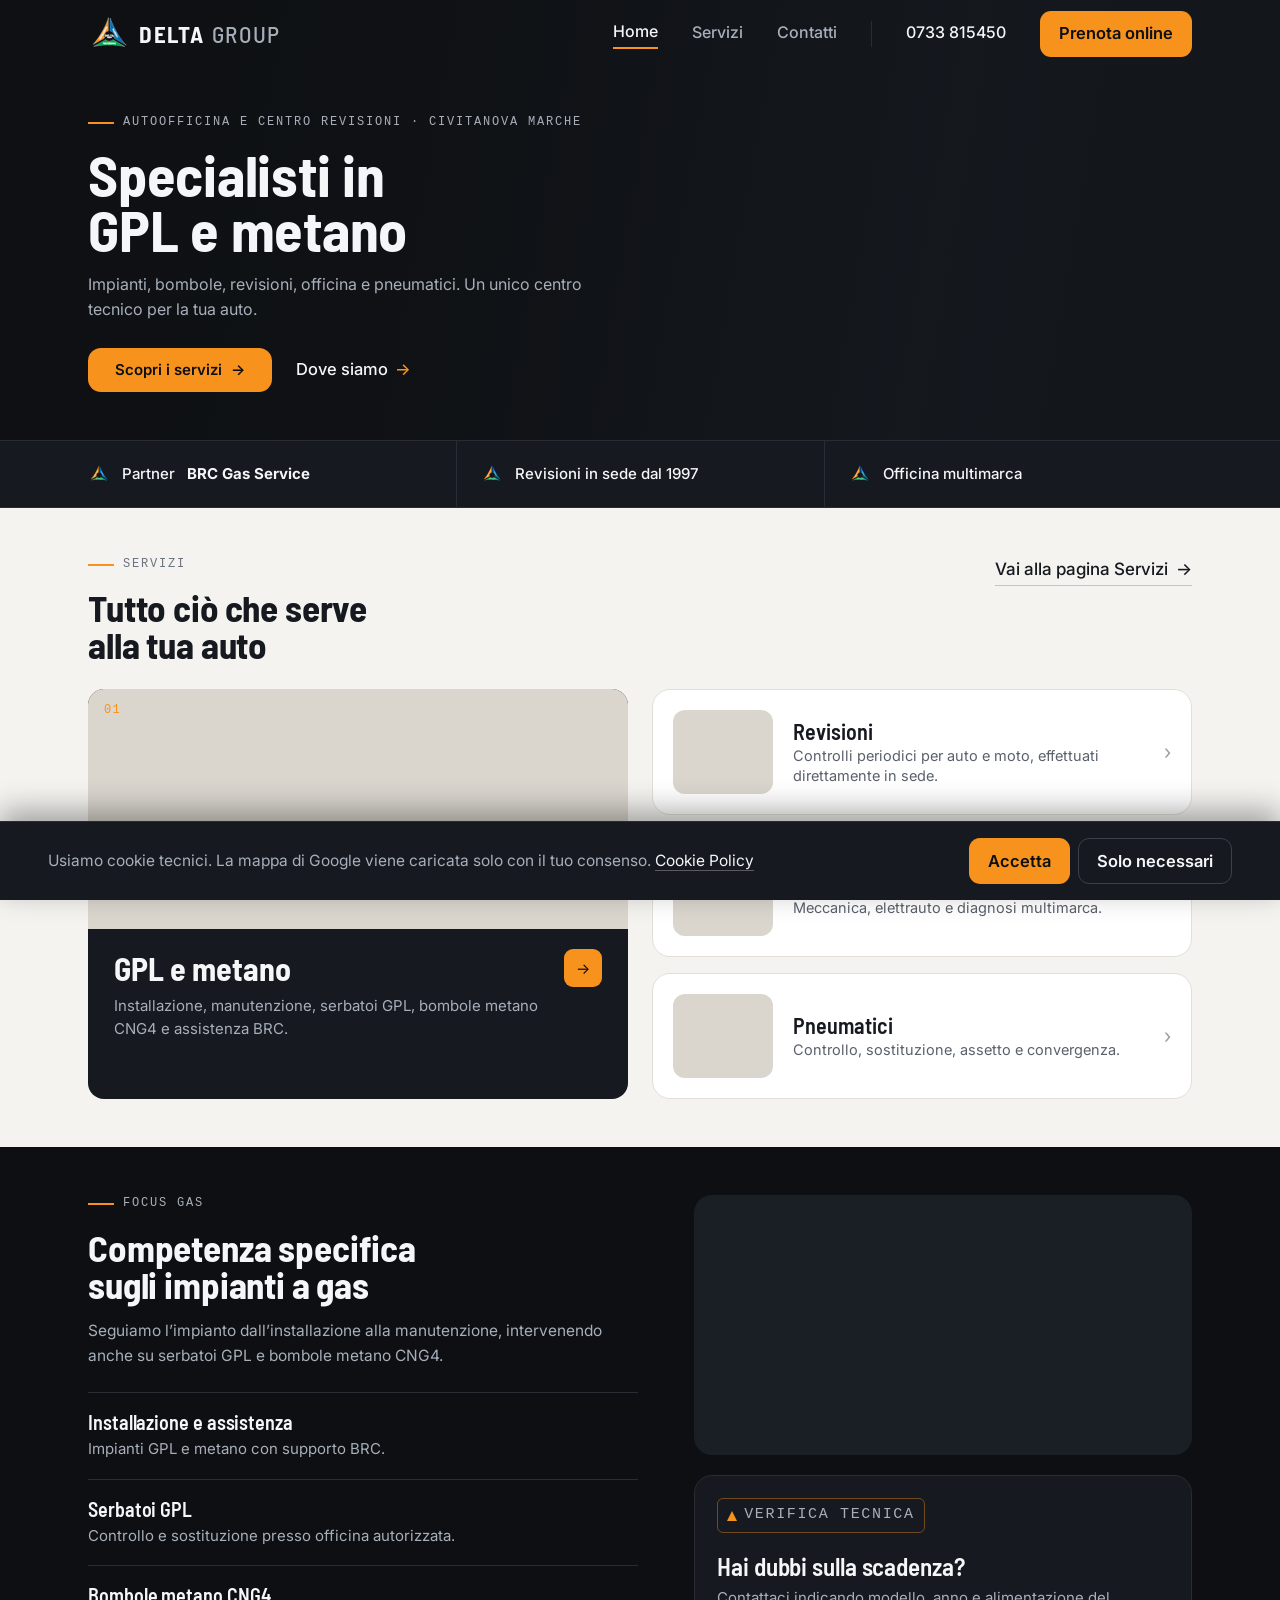
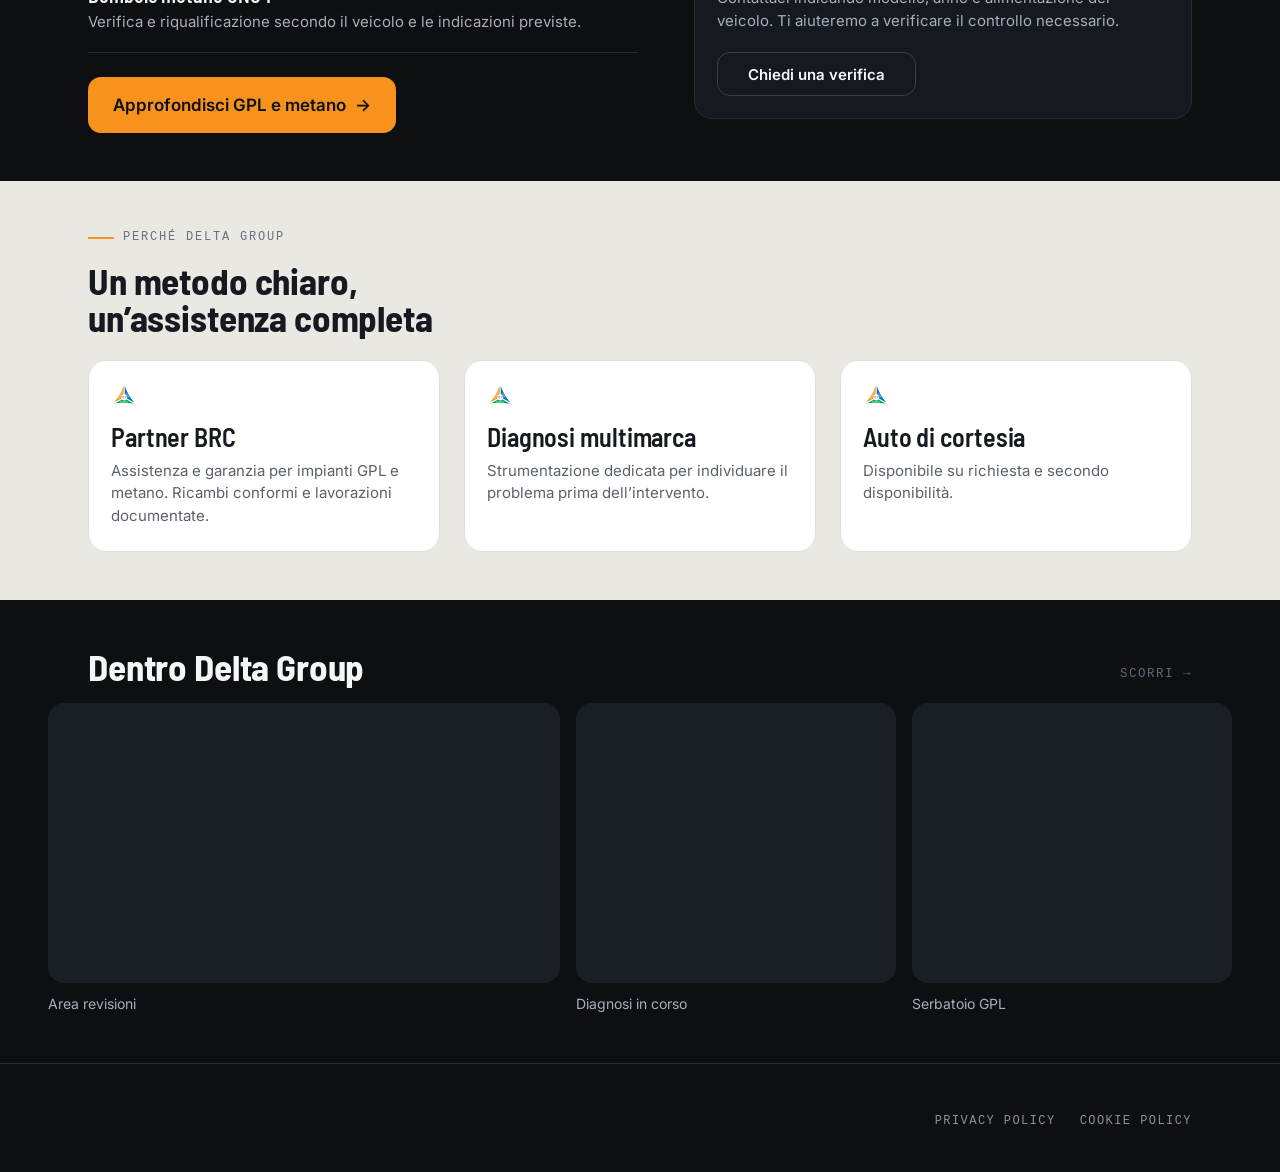
==== index.html @ 410c2cc7 "Modifica pagina appuntamento" ====
<!DOCTYPE html>
<html lang="it">
<head>
<meta charset="utf-8">
<meta name="viewport" content="width=device-width, initial-scale=1">
<title>Delta Group S.r.l. — Autofficina e centro revisioni a Civitanova Marche</title>
<meta name="description" content="Specialisti in impianti GPL e metano a Civitanova Marche: installazione, serbatoi, bombole CNG4, revisioni in sede, officina multimarca e pneumatici.">
<meta name="theme-color" content="#0D0F12">
<meta property="og:title" content="Delta Group S.r.l. — Autofficina e centro revisioni a Civitanova Marche">
<meta property="og:description" content="Specialisti in impianti GPL e metano a Civitanova Marche: installazione, serbatoi, bombole CNG4, revisioni in sede, officina multimarca e pneumatici.">
<meta property="og:type" content="website">
<meta property="og:locale" content="it_IT">
<link rel="icon" href="assets/img/logo-delta.svg" type="image/svg+xml">
<link rel="preconnect" href="https://fonts.googleapis.com">
<link rel="preconnect" href="https://fonts.gstatic.com" crossorigin>
<link href="https://fonts.googleapis.com/css2?family=Barlow+Semi+Condensed:wght@500;600;700&family=Inter:wght@400;500;600&display=swap" rel="stylesheet">
<link rel="stylesheet" href="assets/css/style.css">
<script>(function(){var r=document.documentElement;try{if(sessionStorage.getItem('dg-splash')==='1'){r.className+=' no-splash';return}sessionStorage.setItem('dg-splash','1')}catch(e){}r.className+=' splashing'})();</script>
</head>
<body data-page="home">
<div class="splash" id="splash" aria-hidden="true">
  <svg class="splash-logo" viewBox="0 0 275.2 275.2" aria-hidden="true">
    <g class="sp-p sp-l"><path fill="#F7931D" d="M133.43,32.72l-.31,85.39c-15.45,2.95-27.13,16.54-27.13,32.86,0,4.77,1,9.3,2.79,13.4l-75.58,42.14s-.04,0-.02-.03c51.59-59.04,88.98-134.55,100.18-173.77.01-.04.07-.03.07.01Z"></path><g fill="#FFFFFF"><path d="M116.49,95.21l1.18-2.04,2.19.35,1.95-3.36-1.36-1.77,1.17-2.01,5.93,7.89-1.15,1.99-9.89-1.05ZM121.59,93.69l3.41.5-2.15-2.67-1.26,2.17Z"></path> <path d="M113.84,105.43c-.69-.4-1.13-.97-1.33-1.72-.2-.75-.08-1.48.34-2.21l3.33-5.76,1.41.81-2.75,4.74c-.18.32-.27.63-.25.93.02.34.18.6.46.77.67.39,1.29.1,1.86-.88l1.39-2.4c.4-.69.96-1.18,1.67-1.46.71-.28,1.39-.24,2.02.13.7.41,1.13.99,1.27,1.75.14.76-.02,1.56-.5,2.39l-3.19,5.5-1.35-.78,2.81-4.85c.13-.22.16-.49.12-.81-.05-.32-.19-.55-.43-.69-.27-.16-.56-.18-.86-.07s-.55.31-.72.62l-1.53,2.64c-.48.82-1.05,1.35-1.73,1.58-.68.23-1.35.15-2.03-.24Z"></path> <path d="M108.34,114.92c-.69-.4-1.13-.97-1.33-1.72-.2-.75-.08-1.48.34-2.21l3.33-5.76,1.41.81-2.75,4.75c-.18.32-.27.63-.25.93.02.34.18.6.46.77.67.39,1.29.09,1.86-.88l1.39-2.4c.4-.69.96-1.18,1.67-1.46.71-.28,1.39-.24,2.02.13.7.41,1.13.99,1.27,1.75.14.76-.02,1.56-.5,2.39l-3.19,5.5-1.35-.78,2.81-4.85c.13-.22.17-.49.12-.81-.05-.32-.19-.55-.43-.69-.27-.16-.56-.18-.86-.07s-.55.31-.72.62l-1.53,2.64c-.48.82-1.05,1.35-1.73,1.58-.68.23-1.35.15-2.03-.24Z"></path> <path d="M104.11,116.6l1.26-2.17,7.86,4.55-1.26,2.17-7.86-4.55Z"></path> <path d="M100.91,127.76c-.69-.4-1.13-.97-1.33-1.72-.2-.75-.09-1.48.34-2.21l3.33-5.76,1.41.81-2.75,4.74c-.18.32-.27.63-.25.93.02.34.18.6.46.77.67.39,1.29.1,1.86-.88l1.39-2.4c.4-.69.96-1.18,1.67-1.46.71-.28,1.39-.24,2.02.13.7.41,1.13.99,1.27,1.75.14.76-.02,1.56-.5,2.39l-3.19,5.5-1.35-.78,2.81-4.85c.13-.22.16-.49.12-.81-.05-.32-.19-.55-.43-.69-.27-.16-.56-.18-.86-.07s-.55.31-.72.62l-1.53,2.64c-.48.82-1.05,1.35-1.73,1.58-.68.23-1.35.15-2.03-.24Z"></path> <path d="M100.24,138.32l1.76-3.04-6.55-3.79,1.09-1.88,6.55,3.79,1.73-2.99,1.34.78-4.58,7.91-1.34-.78Z"></path> <path d="M89.09,142.53l2.3-3.97c.35-.61.83-1.12,1.43-1.53.65-.44,1.38-.64,2.2-.59.82.05,1.62.29,2.38.73.76.44,1.35.99,1.79,1.66.47.73.68,1.48.64,2.26-.03.43-.1.82-.21,1.16-.11.35-.28.72-.51,1.11l-2.13,3.67-1.41-.81,1.97-3.4c.17-.3.28-.58.32-.83.04-.25.02-.53-.06-.85-.08-.32-.19-.57-.34-.75-.14-.19-.35-.36-.63-.52l-3.1,5.35-1.41-.81,3.1-5.35c-.25-.15-.5-.24-.73-.28-.23-.04-.5-.03-.81.04-.31.07-.57.17-.79.3-.22.14-.41.34-.57.62l-2.08,3.58-1.36-.79Z"></path> <path d="M83.62,151.97l1.5-2.58,8.09-.56-5.82-3.37,1.12-1.94,7.86,4.55-1.52,2.62-8.13.45,5.89,3.41-1.15,1.98-7.86-4.55Z"></path> <path d="M78.12,161.41l4.78-8.26,1.37.79,1.82,8.37,3.21-5.54,1.52.88-4.8,8.29-1.61-.93-1.79-8.27-3.15,5.44-1.35-.78Z"></path> <path d="M72.87,170.53l1.18-2.04,2.19.35,1.95-3.36-1.36-1.77,1.17-2.01,5.93,7.89-1.15,1.99-9.89-1.05ZM77.97,169.01l3.41.5-2.15-2.67-1.26,2.17Z"></path></g></g>
    <g class="sp-p sp-r"><path fill="#0072BC" d="M248.16,208.79l-77.94-44.69c1.73-4.03,2.68-8.47,2.68-13.13,0-16.58-12.06-30.34-27.88-32.99V32.57s.03-.03.04,0c25.81,74.03,74.59,147.05,103.15,176.17.03.03-.01.07-.05.05Z"></path><g fill="#FFFFFF"><path d="M184.83,152.2l10.16-.49,1.14,2.05-5.83,8.27-1.25-2.24,4.56-6.03-7.54.67-1.25-2.24Z"></path> <path d="M188.46,140.03l2.23,4c.34.62.54,1.29.58,2.01.05.78-.16,1.51-.62,2.2-.46.68-1.08,1.24-1.85,1.67-.76.43-1.54.65-2.34.69-.86.03-1.62-.17-2.27-.61-.35-.25-.65-.5-.89-.77-.24-.27-.47-.61-.69-1.01l-2.06-3.71,1.42-.79,1.91,3.43c.17.3.35.54.54.7.19.16.45.29.76.38s.59.12.82.1c.23-.03.49-.12.77-.28l-3.01-5.4,1.42-.79,3.01,5.4c.26-.14.46-.3.62-.48s.28-.42.38-.71c.1-.3.15-.58.14-.84,0-.26-.09-.53-.24-.8l-2.01-3.62,1.38-.76Z"></path> <path d="M183.15,130.49l1.45,2.61-3.67,7.24,5.87-3.27,1.09,1.96-7.94,4.42-1.47-2.64,3.78-7.21-5.95,3.31-1.11-2,7.94-4.42Z"></path> <path d="M171.67,127.93c-.12-.79.08-1.59.62-2.39.49-.73,1.17-1.34,2.04-1.83.93-.52,1.85-.77,2.76-.76.99,0,1.77.33,2.32,1,.21.26.42.57.62.93l2.46,4.43-7.94,4.42-2.33-4.18c-.27-.49-.46-1.03-.55-1.61ZM175.41,125.58c-.73.41-1.27.86-1.62,1.35-.43.62-.48,1.22-.15,1.81l1.27,2.29,5.15-2.86-1.35-2.45c-.3-.53-.79-.78-1.47-.74-.56.03-1.17.23-1.83.61Z"></path> <path d="M176.45,118.45l1.22,2.2-7.94,4.42-1.22-2.2,7.94-4.42Z"></path> <path d="M165.11,113.58l1.71,3.06,6.61-3.68,1.06,1.9-6.61,3.68,1.68,3.02-1.35.75-4.44-7.98,1.35-.75Z"></path> <path d="M166.92,101.31l1.14,2.05-1.42,1.7,1.89,3.39,2.22-.26,1.13,2.03-9.82,1.05-1.12-2.01,5.97-7.95ZM165.61,106.47l-2.17,2.67,3.39-.47-1.22-2.2Z"></path></g></g>
    <g class="sp-p sp-b"><path fill="#00A54F" d="M115.96,174.79c6.04,5.95,14.34,9.63,23.48,9.63s18.65-3.68,24.69-9.64l77.2,45.38s0,.04,0,.04c-77.35-16.83-164.57-10.22-204.15-.36-.04.01-.06-.04-.02-.06l78.81-44.99"></path><g fill="#FFFFFF"><path d="M109.4,203.51h-2.69l-2.47-3.55h-2.56v3.55h-2.26v-9.09h6.96c.79,0,1.44.29,1.96.88.52.58.77,1.27.77,2.07,0,.63-.22,1.17-.67,1.61-.44.44-1.01.72-1.69.83l2.64,3.71ZM106.37,197.28c0-.42-.17-.75-.5-.98-.33-.23-.78-.34-1.34-.34h-2.85v2.54h2.92c.43,0,.81-.09,1.14-.27.42-.22.62-.54.62-.94Z"></path> <path d="M118.5,203.51h-4.63c-.72,0-1.4-.16-2.07-.47-.72-.34-1.26-.87-1.64-1.61-.38-.74-.56-1.54-.56-2.43s.18-1.67.54-2.38c.4-.77.95-1.33,1.66-1.69.39-.19.76-.33,1.12-.4.36-.08.77-.12,1.23-.12h4.29v1.62h-3.97c-.35,0-.65.04-.89.13-.24.09-.48.25-.71.48-.24.23-.4.45-.49.67-.09.22-.14.49-.14.81h6.25v1.62h-6.25c0,.29.04.55.12.77.08.22.23.45.44.68s.44.41.67.53.51.18.83.18h4.19v1.57Z"></path> <path d="M129.93,194.42l-4.57,9.11h-2.38l-4.44-9.11h2.6l3.08,6.92,3.11-6.92h2.6Z"></path> <path d="M132.79,203.51h-2.54v-9.09h2.54v9.09Z"></path> <path d="M144.18,200.68c0,.79-.28,1.47-.83,2.01-.55.54-1.25.82-2.11.82h-6.73v-1.62h5.54c.37,0,.69-.08.94-.25.29-.19.44-.45.44-.79,0-.78-.57-1.16-1.71-1.16h-2.8c-.81,0-1.51-.24-2.12-.71s-.91-1.08-.91-1.82c0-.81.3-1.47.89-1.98.59-.51,1.37-.76,2.34-.76h6.43v1.56h-5.67c-.25,0-.51.1-.77.3-.26.2-.39.44-.39.72,0,.31.12.57.37.78s.55.32.9.32h3.08c.96,0,1.71.24,2.26.71.55.47.82,1.1.82,1.87Z"></path> <path d="M147.8,203.51h-2.54v-9.09h2.54v9.09Z"></path> <path d="M159.37,198.95c0,1.77-.51,3.04-1.54,3.8-.83.62-2.05.92-3.64.92-1.77,0-3.07-.36-3.91-1.07-.92-.78-1.39-2.04-1.39-3.76,0-1.41.41-2.52,1.24-3.31.9-.86,2.24-1.29,4.02-1.29,1.97,0,3.35.41,4.16,1.24.71.73,1.06,1.88,1.06,3.46ZM156.95,198.9c0-.89-.22-1.61-.67-2.14-.5-.59-1.24-.89-2.21-.89s-1.69.32-2.17.95c-.41.53-.61,1.22-.61,2.07,0,.98.16,1.71.49,2.18.45.65,1.29.98,2.51.98,1.03,0,1.76-.32,2.17-.95.33-.5.49-1.23.49-2.2Z"></path> <path d="M170.34,203.51h-3.02l-4.59-6.72v6.72h-2.27v-9.09h3.06l4.51,6.81v-6.81h2.31v9.09Z"></path> <path d="M180.35,203.51h-4.63c-.72,0-1.4-.16-2.07-.47-.71-.34-1.26-.87-1.64-1.61-.38-.74-.56-1.54-.56-2.43s.18-1.67.54-2.38c.4-.77.95-1.33,1.66-1.69.39-.19.76-.33,1.12-.4.36-.08.77-.12,1.23-.12h4.29v1.62h-3.97c-.35,0-.65.04-.89.13-.24.09-.48.25-.71.48-.24.23-.4.45-.49.67-.09.22-.14.49-.14.81h6.25v1.62h-6.25c0,.29.04.55.12.77.08.22.23.45.44.68s.44.41.67.53c.23.12.51.18.83.18h4.19v1.57Z"></path></g></g>
    <g class="sp-t" fill="#FFFFFF"><path d="M119.8,143.37c.9.34,1.6,1.04,2.13,2.09.48.97.72,2.07.72,3.29,0,1.31-.27,2.45-.8,3.42-.58,1.06-1.37,1.7-2.38,1.9-.4.07-.84.11-1.33.11h-6.03v-11.18h5.7c.67,0,1.34.12,2,.37ZM120.08,148.79c0-1.04-.15-1.88-.46-2.54-.39-.83-.99-1.25-1.79-1.25h-3.12v7.25l3.33.02c.73,0,1.26-.38,1.62-1.14.29-.62.43-1.4.43-2.34Z"></path> <path d="M134.08,154.18h-5.46c-.84,0-1.65-.19-2.43-.58-.84-.42-1.49-1.08-1.93-1.98-.44-.91-.66-1.9-.66-2.99s.21-2.05.64-2.92c.47-.95,1.12-1.64,1.95-2.08.46-.23.9-.4,1.32-.5.42-.1.9-.14,1.45-.14h5.06v2h-4.67c-.42,0-.77.05-1.05.17-.28.11-.56.31-.84.59-.28.28-.47.56-.58.82s-.16.6-.16,1h7.36v2h-7.36c0,.36.05.68.14.95.1.27.27.55.52.84.25.29.51.51.79.66.27.15.6.22.97.22h4.93v1.94Z"></path> <path d="M144.69,154.18h-4.05c-1.18,0-2.13-.13-2.85-.4-.91-.34-1.56-.93-1.95-1.76-.15-.32-.25-.62-.31-.92s-.09-.63-.09-1.01v-7.09h2.88v7c0,.32.04.6.11.84.07.24.21.48.4.71.27.34.58.56.93.67.35.11.8.16,1.34.16h3.58v1.81Z"></path> <path d="M156.08,144.9h-4.18v9.31h-2.59v-9.31h-4.11v-1.9h10.88v1.9Z"></path> <path d="M167.79,154.18h-2.8l-.94-2.54h-4.62l-1.01,2.54h-2.77l4.59-11.18h2.74l4.82,11.18ZM163.19,149.69l-1.52-3.94-1.47,3.94h2.99Z"></path><path d="M131.16,163.04h-3.26c-.59,0-1.08-.25-1.47-.75-.36-.48-.55-1.04-.55-1.69s.2-1.24.6-1.71c.42-.49.95-.74,1.58-.74h3.04v.9h-2.75c-.36,0-.66.16-.88.48-.2.29-.3.64-.3,1.05s.09.8.28,1.1c.21.35.5.52.87.52h1.65v-1.24h-1.68v-.81h2.87v2.88Z"></path> <path d="M137.09,163.04h-1.38l-1.27-1.91h-1.32v1.91h-1.16v-4.89h3.58c.41,0,.74.16,1.01.47.27.31.4.69.4,1.11,0,.34-.11.63-.34.87-.23.24-.52.39-.87.45l1.36,2ZM135.53,159.69c0-.23-.08-.4-.26-.53s-.4-.18-.69-.18h-1.47v1.37h1.5c.22,0,.42-.05.59-.15.21-.12.32-.29.32-.51Z"></path> <path d="M142.59,160.59c0,.95-.26,1.63-.79,2.05-.43.33-1.05.5-1.88.5-.91,0-1.58-.19-2.02-.57-.48-.42-.71-1.1-.71-2.03,0-.76.21-1.36.64-1.78.46-.46,1.15-.69,2.07-.69,1.01,0,1.73.22,2.14.67.36.39.55,1.01.55,1.87ZM141.34,160.56c0-.48-.11-.87-.34-1.15-.26-.32-.64-.48-1.14-.48s-.87.17-1.12.51c-.21.29-.31.66-.31,1.12,0,.53.08.92.25,1.17.23.35.67.53,1.29.53.53,0,.91-.17,1.12-.51.17-.27.25-.66.25-1.19Z"></path> <path d="M148.04,161.39c0,.64-.26,1.1-.77,1.36-.38.2-.93.29-1.64.29s-1.25-.11-1.67-.34c-.54-.29-.8-.74-.8-1.36v-3.19h1.24v3.03c0,.38.14.66.41.83.2.12.45.19.75.19.51,0,.86-.1,1.05-.3.16-.17.25-.43.25-.76v-2.99h1.2v3.24Z"></path> <path d="M153.74,159.77c0,.43-.17.8-.5,1.11-.33.3-.73.46-1.2.46h-2.08v1.71h-1.2v-4.89h3.35c.52,0,.94.18,1.24.54.26.31.39.67.39,1.08ZM152.37,159.71c0-.21-.09-.38-.26-.52-.17-.14-.37-.21-.59-.21h-1.56v1.51h1.6c.23,0,.42-.07.58-.22.16-.15.24-.33.24-.56Z"></path></g>
  </svg>
</div>

<a class="skip" href="#main">Salta al contenuto</a>

<header class="site-header" id="siteHeader">
  <div class="wrap header-inner">
    <a class="logo" href="index.html" aria-label="Delta Group, home">
      <img class="logo-img" src="assets/img/logo-delta-inv.svg" alt="">
      <span class="logo-text">DELTA<span>&nbsp;GROUP</span></span>
    </a>
    <nav class="nav-desktop" aria-label="Navigazione principale">
      <a href="index.html" class="is-current" aria-current="page">Home</a>
      <a href="servizi.html">Servizi</a>
      <a href="contatti.html">Contatti</a>
      <span class="nav-sep"></span>
      <a class="nav-tel" href="tel:+390733815450">0733 815450</a>
      <a class="btn btn-primary btn-sm" href="prenota.html">Prenota online</a>
    </nav>
    <div class="header-actions">
      <a class="icon-btn" href="tel:+390733815450" aria-label="Chiama Delta Group">
        <svg viewBox="0 0 24 24" aria-hidden="true"><rect x="7" y="2.5" width="10" height="19" rx="2.2"/><path d="M10.6 18.6h2.8"/></svg>
      </a>
      <button class="icon-btn" type="button" id="menuOpen" aria-label="Apri il menu" aria-expanded="false" aria-controls="drawer">
        <span class="burger" aria-hidden="true"></span>
      </button>
    </div>
  </div>
</header>

<div class="drawer" id="drawer" hidden>
  <div class="drawer-top">
    <span class="logo">
      <img class="logo-img" src="assets/img/logo-delta-inv.svg" alt="">
      <span class="logo-text">DELTA<span>&nbsp;GROUP</span></span>
    </span>
    <button class="icon-btn" type="button" id="menuClose" aria-label="Chiudi il menu">
      <svg viewBox="0 0 24 24" aria-hidden="true"><path d="M5 5l14 14M19 5 5 19"/></svg>
    </button>
  </div>
  <nav class="drawer-nav" aria-label="Menu">
    <a href="index.html"><span>Home</span><em aria-hidden="true">›</em></a>
    <a href="servizi.html"><span>Servizi</span><em aria-hidden="true">›</em></a>
    <a href="servizi.html#gpl"><span>GPL e metano</span><em aria-hidden="true">›</em></a>
    <a href="servizi.html#revisioni"><span>Revisioni</span><em aria-hidden="true">›</em></a>
    <a href="servizi.html#officina"><span>Officina</span><em aria-hidden="true">›</em></a>
    <a href="servizi.html#pneumatici"><span>Pneumatici</span><em aria-hidden="true">›</em></a>
    <a href="contatti.html"><span>Contatti</span><em aria-hidden="true">›</em></a>
  </nav>
  <div class="drawer-foot">
    <span class="drawer-brand">
      <img class="drawer-brand-logo" src="assets/img/logo-delta-inv.svg" alt="">
      <span class="drawer-brand-txt">
        <b>DELTA GROUP</b>
        <em>AUTOOFFICINA E CENTRO REVISIONI<br>CIVITANOVA MARCHE · MC</em>
      </span>
    </span>
    <p class="drawer-legal"><a href="privacy.html">PRIVACY POLICY</a><a href="cookie.html">COOKIE POLICY</a></p>
  </div>
</div>

<main id="main">
  <section class="hero">
    <div class="hero-media ph" style="background-image:url('https://images.pexels.com/photos/33814734/pexels-photo-33814734.jpeg?auto=compress&cs=tinysrgb&w=1600')" data-ph="FOTO-01-HERO · INGRESSO OFFICINA, AUTO SUL PONTE"></div>
    <div class="hero-shade"></div>
    <div class="wrap hero-inner">
      <p class="eyebrow"><span class="rule"></span>AUTOOFFICINA E CENTRO REVISIONI · CIVITANOVA MARCHE</p>
      <h1>Specialisti in<br>GPL e metano</h1>
      <p class="lede">Impianti, bombole, revisioni, officina e pneumatici. Un unico centro tecnico per la tua auto.</p>
      <div class="hero-cta">
        <a class="btn btn-primary" href="servizi.html">Scopri i servizi <span aria-hidden="true">→</span></a>
        <a class="link-arrow" href="contatti.html">Dove siamo <span aria-hidden="true">→</span></a>
      </div>
    </div>
  </section>

  <section class="creds">
    <div class="wrap creds-grid">
      <p><span class="mark" aria-hidden="true"></span>Partner <strong>BRC Gas Service</strong></p>
      <p><span class="mark" aria-hidden="true"></span>Revisioni in sede dal 1997</p>
      <p><span class="mark" aria-hidden="true"></span>Officina multimarca</p>
    </div>
  </section>

  <section class="sec sec--warm">
    <div class="wrap">
      <div class="sec-head">
        <div>
          <p class="eyebrow eyebrow--dark"><span class="rule"></span>SERVIZI</p>
          <h2>Tutto ciò che serve<br>alla tua auto</h2>
        </div>
        <a class="link-quiet" href="servizi.html">Vai alla pagina Servizi <span aria-hidden="true">→</span></a>
      </div>
      <div class="serv-grid">
        <a class="card-main" href="servizi.html#gpl">
          <span class="card-main-media ph" style="background-image:url('https://images.pexels.com/photos/8985456/pexels-photo-8985456.jpeg?auto=compress&cs=tinysrgb&w=1200')" data-ph="FOTO-02-GPL · MONTAGGIO IMPIANTO BRC"><i class="num">01</i></span>
          <span class="card-main-body">
            <span class="card-main-title"><strong>GPL e metano</strong><em aria-hidden="true">→</em></span>
            <span class="card-main-text">Installazione, manutenzione, serbatoi GPL, bombole metano CNG4 e assistenza BRC.</span>
          </span>
        </a>
        <div class="serv-rows">
          <a class="row-service" href="servizi.html#revisioni">
            <span class="row-thumb ph-s" aria-hidden="true" style="background-image:url('https://images.pexels.com/photos/33814736/pexels-photo-33814736.jpeg?auto=compress&cs=tinysrgb&w=200')"></span>
            <span class="row-body"><span class="row-title">Revisioni</span><span class="row-text">Controlli periodici per auto e moto, effettuati direttamente in sede.</span></span>
            <em aria-hidden="true">›</em>
          </a>
          <a class="row-service" href="servizi.html#officina">
            <span class="row-thumb ph-s" aria-hidden="true" style="background-image:url('https://images.pexels.com/photos/5158091/pexels-photo-5158091.jpeg?auto=compress&cs=tinysrgb&w=200')"></span>
            <span class="row-body"><span class="row-title">Officina</span><span class="row-text">Meccanica, elettrauto e diagnosi multimarca.</span></span>
            <em aria-hidden="true">›</em>
          </a>
          <a class="row-service" href="servizi.html#pneumatici">
            <span class="row-thumb ph-s" aria-hidden="true" style="background-image:url('https://images.pexels.com/photos/4116170/pexels-photo-4116170.jpeg?auto=compress&cs=tinysrgb&w=200')"></span>
            <span class="row-body"><span class="row-title">Pneumatici</span><span class="row-text">Controllo, sostituzione, assetto e convergenza.</span></span>
            <em aria-hidden="true">›</em>
          </a>
        </div>
      </div>
    </div>
  </section>

  <section class="sec sec--dark">
    <div class="wrap focus-grid">
      <div>
        <p class="eyebrow"><span class="rule"></span>FOCUS GAS</p>
        <h2>Competenza specifica<br>sugli impianti a gas</h2>
        <p class="lede">Seguiamo l’impianto dall’installazione alla manutenzione, intervenendo anche su serbatoi GPL e bombole metano CNG4.</p>
        <ol class="numlist">
          <li><div><h3>Installazione e assistenza</h3><p>Impianti GPL e metano con supporto BRC.</p></div></li>
          <li><div><h3>Serbatoi GPL</h3><p>Controllo e sostituzione presso officina autorizzata.</p></div></li>
          <li><div><h3>Bombole metano CNG4</h3><p>Verifica e riqualificazione secondo il veicolo e le indicazioni previste.</p></div></li>
        </ol>
        <a class="btn btn-primary btn-block-m" href="servizi.html#gpl">Approfondisci GPL e metano <span aria-hidden="true">→</span></a>
      </div>
      <div class="focus-side">
        <div class="focus-media ph" style="background-image:url('https://images.pexels.com/photos/8985517/pexels-photo-8985517.jpeg?auto=compress&cs=tinysrgb&w=1400')" data-ph="FOTO-06-IMPIANTO · RIDUTTORE BRC NEL VANO MOTORE"></div>
        <div class="panel">
          <p class="tag"><span class="tri" aria-hidden="true"></span>VERIFICA TECNICA</p>
          <h3>Hai dubbi sulla scadenza?</h3>
          <p>Contattaci indicando modello, anno e alimentazione del veicolo. Ti aiuteremo a verificare il controllo necessario.</p>
          <a class="btn btn-outline btn-block" href="https://wa.me/393487619808">Chiedi una verifica</a>
        </div>
      </div>
    </div>
  </section>

  <section class="sec sec--light">
    <div class="wrap">
      <p class="eyebrow eyebrow--dark"><span class="rule"></span>PERCHÉ DELTA GROUP</p>
      <h2>Un metodo chiaro,<br>un’assistenza completa</h2>
      <div class="why-grid">
        <div class="card"><span class="mark" aria-hidden="true"></span><h3>Partner BRC</h3><p>Assistenza e garanzia per impianti GPL e metano. Ricambi conformi e lavorazioni documentate.</p></div>
        <div class="card"><span class="mark" aria-hidden="true"></span><h3>Diagnosi multimarca</h3><p>Strumentazione dedicata per individuare il problema prima dell’intervento.</p></div>
        <div class="card"><span class="mark" aria-hidden="true"></span><h3>Auto di cortesia</h3><p>Disponibile su richiesta e secondo disponibilità.</p></div>
      </div>
    </div>
  </section>

  <section class="sec sec--dark sec--flush">
    <div class="wrap gallery-head">
      <h2>Dentro Delta Group</h2>
      <span class="label">SCORRI →</span>
    </div>
    <div class="gallery">
      <figure><div class="ph" style="background-image:url('https://images.pexels.com/photos/33814736/pexels-photo-33814736.jpeg?auto=compress&cs=tinysrgb&w=900')" data-ph="FOTO-03-REVISIONI · AREA REVISIONI IN SEDE"></div><figcaption>Area revisioni</figcaption></figure>
      <figure><div class="ph" style="background-image:url('https://images.pexels.com/photos/4116231/pexels-photo-4116231.jpeg?auto=compress&cs=tinysrgb&w=900')" data-ph="FOTO-04-DIAGNOSI · STRUMENTO COLLEGATO"></div><figcaption>Diagnosi in corso</figcaption></figure>
      <figure><div class="ph" style="background-image:url('https://images.pexels.com/photos/6870328/pexels-photo-6870328.jpeg?auto=compress&cs=tinysrgb&w=900')" data-ph="FOTO-05-SERBATOIO · DETTAGLIO TECNICO"></div><figcaption>Serbatoio GPL</figcaption></figure>
    </div>
  </section>

</main>
<script type="application/ld+json">
{
  "@context": "https://schema.org",
  "@type": "AutoRepair",
  "name": "Delta Group S.r.l.",
  "description": "Autofficina e centro revisioni specializzato in impianti GPL e metano a Civitanova Marche.",
  "image": "assets/img/foto-01-hero.webp",
  "telephone": "+390733815450",
  "email": "info@delta-group.it",
  "vatID": "01580740437",
  "address": {
    "@type": "PostalAddress",
    "streetAddress": "Via Martiri di Belfiore 161",
    "postalCode": "62012",
    "addressLocality": "Civitanova Marche",
    "addressRegion": "MC",
    "addressCountry": "IT"
  },
  "areaServed": ["Civitanova Marche", "Provincia di Macerata", "Marche"],
  "openingHoursSpecification": [
    { "@type": "OpeningHoursSpecification", "dayOfWeek": ["Monday","Tuesday","Wednesday","Thursday","Friday"], "opens": "08:00", "closes": "12:00" },
    { "@type": "OpeningHoursSpecification", "dayOfWeek": ["Monday","Tuesday","Wednesday","Thursday","Friday"], "opens": "14:00", "closes": "19:00" },
    { "@type": "OpeningHoursSpecification", "dayOfWeek": "Saturday", "opens": "08:00", "closes": "12:00" }
  ],
  "makesOffer": [
    { "@type": "Offer", "itemOffered": { "@type": "Service", "name": "Installazione e manutenzione impianti GPL e metano" } },
    { "@type": "Offer", "itemOffered": { "@type": "Service", "name": "Revisioni auto e moto" } },
    { "@type": "Offer", "itemOffered": { "@type": "Service", "name": "Meccanica, elettrauto e diagnosi" } },
    { "@type": "Offer", "itemOffered": { "@type": "Service", "name": "Pneumatici, assetto e convergenza" } }
  ]
}
</script>

<footer class="site-footer site-footer--min">
  <div class="wrap">
    <div class="footer-legal footer-legal--min">
      <span class="footer-links"><a href="privacy.html">PRIVACY POLICY</a><a href="cookie.html">COOKIE POLICY</a></span>
    </div>
  </div>
</footer>

<nav class="actionbar" id="actionbar" aria-label="Azioni rapide">
  <a class="ab ab-primary" href="prenota.html">
    <svg viewBox="0 0 24 24" aria-hidden="true"><rect x="3.5" y="5" width="17" height="15.5" rx="2.4"/><path d="M8 3.5v3M16 3.5v3M3.5 10h17"/></svg><span>Prenota</span>
  </a>
  <a class="ab" href="tel:+390733815450">
    <svg viewBox="0 0 24 24" aria-hidden="true"><rect x="7" y="2.5" width="10" height="19" rx="2.2"/><path d="M10.6 18.6h2.8"/></svg><span>Chiama</span>
  </a>
  <a class="ab" href="https://wa.me/393487619808">
    <svg viewBox="0 0 24 24" aria-hidden="true"><path d="M20 12.5a7.6 7.6 0 0 1-7.8 7.5 8.7 8.7 0 0 1-2.9-.5L5 21l1.3-3.6A7.3 7.3 0 0 1 4.4 12.5 7.6 7.6 0 0 1 12.2 5 7.6 7.6 0 0 1 20 12.5Z"/></svg><span>WhatsApp</span>
  </a>
</nav>

<div class="cookie" id="cookie" hidden>
  <div class="cookie-inner">
    <p>Usiamo cookie tecnici. La mappa di Google viene caricata solo con il tuo consenso. <a href="cookie.html">Cookie Policy</a></p>
    <div class="cookie-actions">
      <button type="button" class="btn btn-primary btn-sm" id="cookieOk">Accetta</button>
      <button type="button" class="btn btn-outline btn-sm" id="cookieNo">Solo necessari</button>
    </div>
  </div>
</div>

<script src="assets/js/main.js" defer></script>
</body>
</html>
---- assets/css/style.css ----
/* Delta Group S.r.l. — foglio di stile unico
   Mobile-first. Breakpoint: 768px (tablet), 1024px (desktop).
   Sostituire i placeholder .ph con <img src="assets/img/foto-xx.webp" alt="..."> */

:root{
  --carbone:#0D0F12; --surface-d:#16191F; --surface-d2:#1A1F26; --border-d:#282D35; --border-d2:#3A414B;
  --text-d:#F4F6F8; --muted-d:#A7AFBA; --faint-d:#5F6875;
  --warm:#F4F3F0; --light:#EAE8E3; --white:#FFFFFF; --border-l:#E2DFD8; --border-l2:#DCD8D1;
  --text-l:#16191F; --muted-l:#5A616B; --faint-l:#9AA0A8;
  --accent:#F7931D; --accent-press:#E0820C; --accent-ink:#0D0F12;
  --green:#22C55E; --green-ink:#14532D; --red:#EF4444;
  --f-title:'Barlow Semi Condensed','Barlow',system-ui,sans-serif;
  --f-body:Inter,system-ui,-apple-system,Segoe UI,sans-serif;
  --f-mono:ui-monospace,SFMono-Regular,Menlo,monospace;
  --gutter:20px; --header-h:58px; --r-s:10px; --r-m:13px; --r-l:15px;
}

*,*::before,*::after{box-sizing:border-box}
html{-webkit-text-size-adjust:100%;scroll-behavior:smooth}
body{margin:0;background:var(--carbone);color:var(--text-d);font-family:var(--f-body);font-size:17px;line-height:1.55;-webkit-font-smoothing:antialiased}
img{max-width:100%;display:block}
h1,h2,h3{font-family:var(--f-title);font-weight:700;letter-spacing:-.004em;margin:0}
p{margin:0}
a{color:inherit;text-decoration:none}
button{font-family:inherit}
svg{width:18px;height:18px;fill:none;stroke:currentColor;stroke-width:1.7;stroke-linecap:round;stroke-linejoin:round;flex:none}
.skip{position:absolute;left:-9999px;top:0;background:var(--accent);color:var(--accent-ink);padding:12px 18px;z-index:100;border-radius:0 0 10px 0}
.skip:focus{left:0}
.wrap{max-width:1200px;margin:0 auto;padding:0 var(--gutter)}
.narrow{max-width:900px}
.label{font:500 12.5px var(--f-mono);letter-spacing:.12em;color:var(--faint-l);margin:0}
.eyebrow{display:flex;align-items:flex-start;gap:9px;font:500 12.5px/1.45 var(--f-mono);letter-spacing:.12em;color:var(--muted-d);margin:0 0 14px}
.eyebrow--dark{color:#6B7280}
.rule{width:18px;height:2px;background:var(--accent);margin-top:7px;flex:none}
.mark{width:20px;height:20px;flex:none;display:inline-block;background:url("../img/logo-delta.svg") center/contain no-repeat}
.card .mark{display:block;width:22px;height:22px;margin-bottom:8px}
.tri{width:0;height:0;border-left:5.5px solid transparent;border-right:5.5px solid transparent;border-bottom:10px solid var(--accent);flex:none;display:inline-block}
.lede{font-size:17px;line-height:1.55;color:var(--muted-d);text-wrap:pretty}
.sec--warm .lede,.sec--light .lede{color:var(--muted-l)}
:focus-visible{outline:3px solid var(--accent);outline-offset:2px;border-radius:6px}

/* ---------- Header ---------- */
.site-header{position:fixed;top:0;left:0;right:0;height:var(--header-h);z-index:60;transition:background .24s ease,border-color .24s ease}
.site-header::before{content:"";position:absolute;inset:0;background:var(--carbone);border-bottom:1px solid var(--border-d);opacity:0;transition:opacity .24s ease}
.site-header.is-scrolled::before{opacity:1}
.header-inner{height:100%;display:flex;align-items:center;justify-content:space-between;position:relative}
.logo{display:flex;align-items:center;gap:9px}
.logo-mark{width:0;height:0;border-left:7px solid transparent;border-right:7px solid transparent;border-bottom:12px solid var(--accent)}
.logo-img{width:34px;height:34px;flex:none;display:block}
.logo-text{font-family:var(--f-title);font-weight:700;font-size:19px;letter-spacing:.07em;color:var(--text-d);line-height:1}
.logo-text span{color:var(--muted-d);font-weight:500}
.header-actions{display:flex;align-items:center;gap:6px;margin-right:-10px}
.icon-btn{width:48px;height:48px;display:flex;align-items:center;justify-content:center;border-radius:var(--r-s);border:1px solid rgba(244,246,248,.16);background:none;color:var(--text-d);cursor:pointer;-webkit-tap-highlight-color:transparent}
.icon-btn:active{background:rgba(244,246,248,.1)}
.burger{position:relative;width:18px;height:11px}
.burger::before,.burger::after{content:"";position:absolute;left:0;width:18px;height:1.6px;background:currentColor}
.burger::before{top:0}.burger::after{bottom:0}
.nav-desktop{display:none}

/* ---------- Drawer ---------- */
.drawer{position:fixed;inset:0;z-index:85;background:var(--carbone);display:flex;flex-direction:column;animation:fade .18s ease both}
.drawer[hidden]{display:none}
@supports (height:100dvh){.drawer{height:100dvh}}
@keyframes fade{from{opacity:0}to{opacity:1}}
.drawer-top{height:var(--header-h);flex:none;display:flex;align-items:center;justify-content:space-between;padding:0 10px 0 var(--gutter);border-bottom:1px solid var(--border-d)}
.drawer-nav{flex:1 1 auto;display:flex;flex-direction:column;justify-content:flex-start;padding:0 var(--gutter);overflow-y:auto}
.drawer-nav a{display:flex;align-items:center;gap:14px;flex:none;min-height:52px;padding:4px 0;border-bottom:1px solid #1F242C}
.drawer-nav a:last-child{border-bottom:0}
.drawer-nav span{flex:1;font-family:var(--f-title);font-weight:600;font-size:25px}
.drawer-nav em{color:var(--faint-d);font-style:normal;font-size:20px}
.drawer-nav a.is-accent i,.drawer-nav a.is-accent em{color:var(--accent)}
.drawer-nav a:active{background:rgba(247,147,29,.07)}
.drawer-foot{flex:none;padding:22px var(--gutter) calc(16px + env(safe-area-inset-bottom));border-top:1px solid #1F242C;display:flex;flex-direction:column;gap:15px}
.drawer-brand{display:flex;flex-direction:column;align-items:flex-start;gap:14px}
.drawer-brand-logo{width:58px;height:58px;flex:none}
.drawer-brand-txt{min-width:0}
.drawer-brand-txt b{display:block;font-family:var(--f-title);font-weight:700;font-size:30px;line-height:1;letter-spacing:.03em}
.drawer-brand-txt em{display:block;margin-top:10px;font:500 11.5px/1.65 var(--f-mono);letter-spacing:.13em;font-style:normal;color:#8A919B}
.drawer-legal{display:flex;gap:22px;margin:0;padding-top:14px;border-top:1px solid #1F242C}
.drawer-legal a{font:500 12px var(--f-mono);letter-spacing:.11em;color:var(--muted-d)}
.drawer-legal a:hover{color:var(--accent)}
/* schermi bassi: la placca si compatta così il menu sta tutto senza scorrere */
@media (max-height:719px){
  .drawer-nav a{min-height:46px;padding:2px 0}
  .drawer-nav span{font-size:23px}
  .drawer-foot{padding:14px var(--gutter) calc(12px + env(safe-area-inset-bottom));gap:11px}
  .drawer-brand{gap:10px}
  .drawer-brand-logo{width:40px;height:40px}
  .drawer-brand-txt b{font-size:22px}
  .drawer-brand-txt em{margin-top:6px;font-size:10px;line-height:1.35}
  .drawer-legal{gap:18px;padding-top:12px}
  .drawer-legal a{font-size:11px}
}
/* telefoni stretti: celle del calendario più larghe */
@media (max-width:399.98px){
  .bk-card--cal{padding:12px 6px}
  .cal-grid,.cal-dow{gap:2px}
}
.site-footer--min{border-top:0;padding-top:0;padding-bottom:100px}
.footer-legal--min{flex-direction:row;align-items:center;justify-content:space-between;gap:16px;margin-top:0;padding-top:14px;border-top:1px solid #1F242C}
.footer-legal--min a:hover{color:var(--accent)}

/* ---------- Buttons ---------- */
.btn{display:inline-flex;align-items:center;justify-content:center;gap:9px;min-height:56px;padding:0 24px;border:1px solid transparent;border-radius:var(--r-m);font-size:17px;font-weight:600;cursor:pointer;transition:background .15s ease,transform .12s ease,border-color .15s ease}
.btn-primary{background:var(--accent);color:var(--accent-ink)}
.btn-primary:active{background:var(--accent-press);transform:scale(.985)}
.btn-outline{background:var(--surface-d);border-color:var(--border-d2);color:var(--text-d)}
.btn-outline:active{background:#1E232B;transform:scale(.985)}
.btn-dark{background:var(--surface-d);color:var(--text-d)}
.btn-dark:active{background:var(--border-d);transform:scale(.985)}
.btn-sm{min-height:46px;font-size:16.5px;padding:0 18px;border-radius:11px}
.btn-block,.btn-block-m{width:100%}
.btn:disabled{background:#3A2A1D;color:#7A6656;cursor:not-allowed;transform:none}
.link-arrow{display:inline-flex;align-items:center;gap:7px;min-height:48px;font-size:16.5px;font-weight:500}
.link-arrow span{color:var(--accent)}
.link-arrow:hover{color:var(--accent)}
.link-quiet{display:inline-flex;align-items:center;gap:8px;font-size:17px;font-weight:500;color:var(--text-l);border-bottom:1px solid #C9C4B9;padding-bottom:3px;align-self:flex-start}
.link-quiet:hover{color:var(--accent);border-color:var(--accent)}

/* ---------- Placeholder foto ---------- */
/* Foto temporanee da Pexels: appena arrivano gli scatti reali, sostituire gli
   attributi style="background-image:..." nelle pagine con <img> locali. */
.ph[style],.ph-s[style]{background-size:cover;background-position:center;background-repeat:no-repeat}
.ph[style]::after{display:none}
.ph,.ph-s{position:relative;background:var(--surface-d2);background-image:repeating-linear-gradient(115deg,rgba(255,255,255,.045) 0 2px,rgba(255,255,255,0) 2px 11px)}
.sec--warm .ph,.sec--light .ph,.ph-s{background:#DAD6CE;background-image:repeating-linear-gradient(115deg,rgba(22,25,31,.07) 0 2px,rgba(0,0,0,0) 2px 9px)}
.ph::after{content:attr(data-ph);position:absolute;inset:0;display:flex;align-items:center;justify-content:center;padding:0 24px;text-align:center;font:500 11.5px/1.6 var(--f-mono);letter-spacing:.12em;color:rgba(167,175,186,.85)}
.sec--warm .ph::after,.sec--light .ph::after{color:#6B7280}
.hero-media.ph::after,.map-ph.ph::after{color:rgba(167,175,186,.85)}

/* ---------- Hero ---------- */
.hero{position:relative;height:660px;overflow:hidden;display:flex;align-items:flex-end}
.hero-media{position:absolute;inset:0}
.hero-media.ph::after{align-items:flex-start;justify-content:flex-start;padding:78px var(--gutter) 0;text-align:left;max-width:290px}
.hero-shade{position:absolute;inset:0;background:linear-gradient(180deg,rgba(13,15,18,.78) 0%,rgba(13,15,18,.38) 26%,rgba(13,15,18,.86) 72%,var(--carbone) 100%)}
.hero-inner{position:relative;width:100%;padding-bottom:30px}
.hero h1{font-size:52px;line-height:.98;margin-bottom:14px}
.hero .lede{max-width:330px;margin-bottom:22px}
.hero-cta{display:flex;flex-direction:column;align-items:flex-start;gap:2px}
.hero-cta .btn{width:100%}

/* ---------- Credenziali ---------- */
.creds{background:var(--surface-d);border-top:1px solid var(--border-d);border-bottom:1px solid var(--border-d)}
.creds-grid p{display:flex;align-items:center;gap:12px;min-height:54px;font-size:16.5px;font-weight:500;border-bottom:1px solid #21262E}
.creds-grid p:last-child{border-bottom:0}

/* ---------- Sezioni ---------- */
.sec{padding:24px 0 26px}
.sec--dark{background:var(--carbone)}
.sec--warm{background:var(--warm);color:var(--text-l)}
.sec--light{background:var(--light);color:var(--text-l)}
.sec--flush{padding-bottom:12px}
.sec h2{font-size:36px;line-height:1.03;margin-bottom:16px}
.sec--warm h2,.sec--light h2{color:var(--text-l)}
.h2-s{font-size:34px}
.sec-head h2{margin-bottom:0}
.sec-head{margin-bottom:26px}
.with-num{display:flex;align-items:baseline;gap:10px}
.with-num i{font:500 12px var(--f-mono);letter-spacing:.1em;color:var(--accent);font-style:normal}
.page-head{padding:calc(var(--header-h) + 24px) 0 26px;background:var(--carbone)}
.page-head h1{font-size:44px;line-height:.99;margin-bottom:12px}
.page-head--short{padding-bottom:34px}

/* ---------- Servizi home ---------- */
.serv-grid{display:flex;flex-direction:column;gap:12px}
.card-main{display:block;background:var(--surface-d);border-radius:16px;overflow:hidden;transition:transform .14s ease}
.card-main:active{transform:scale(.99)}
.card-main-media{display:block;height:158px;position:relative}
.card-main-media .num{position:absolute;top:14px;left:16px;font:500 12px var(--f-mono);letter-spacing:.1em;color:var(--accent);font-style:normal;z-index:1}
.card-main-body{display:block;padding:18px 18px 20px}
.card-main-title{display:flex;align-items:center;justify-content:space-between;gap:12px;margin-bottom:8px}
.card-main-title strong{font-family:var(--f-title);font-weight:700;font-size:28px;line-height:1;color:var(--text-d)}
.card-main-title em{width:34px;height:34px;border-radius:9px;background:var(--accent);color:var(--accent-ink);display:flex;align-items:center;justify-content:center;font-style:normal;flex:none}
.card-main-text{display:block;font-size:16.5px;line-height:1.5;color:var(--muted-d);max-width:290px}
.serv-rows{display:flex;flex-direction:column;gap:8px}
.row-service{display:flex;align-items:center;gap:14px;padding:14px;background:var(--white);border:1px solid var(--border-l);border-radius:14px;transition:background .14s ease}
.row-service:active{background:#EDEBE6}
.row-thumb{width:58px;height:58px;border-radius:var(--r-s);flex:none}
.row-body{flex:1;min-width:0}
.row-title{display:flex;align-items:baseline;gap:8px;font-family:var(--f-title);font-weight:600;font-size:22px;line-height:1.1;color:var(--text-l)}
.row-title i{font:500 11.5px var(--f-mono);letter-spacing:.1em;color:var(--faint-l);font-style:normal}
.row-text{display:block;margin-top:3px;font-size:16px;line-height:1.4;color:var(--muted-l)}
.row-service em{color:var(--faint-l);font-style:normal;font-size:20px}

/* ---------- Focus gas ---------- */
.numlist{list-style:none;margin:26px 0 24px;padding:0;border-top:1px solid var(--border-d)}
.numlist li{display:flex;gap:14px;padding:18px 0;border-bottom:1px solid var(--border-d)}
.numlist i{font:500 12px var(--f-mono);letter-spacing:.1em;color:var(--accent);padding-top:5px;font-style:normal}
.numlist h3{font-size:23px;line-height:1.1;font-weight:600;margin-bottom:5px}
.numlist p{font-size:16.5px;line-height:1.5;color:var(--muted-d)}
.focus-media{height:0;overflow:hidden}
.panel{margin-top:14px;background:var(--surface-d);border:1px solid var(--border-d);border-radius:var(--r-l);padding:18px}
.panel h3{font-size:25px;line-height:1.05;font-weight:600;margin-bottom:8px}
.panel p{font-size:16.5px;line-height:1.5;color:var(--muted-d);margin-bottom:16px}
.tag{display:inline-flex;align-items:center;gap:7px;margin-bottom:11px;padding:5px 9px;border:1px solid rgba(247,147,29,.4);border-radius:6px;font:500 11.5px var(--f-mono);letter-spacing:.11em;color:var(--accent)}

/* ---------- Perché ---------- */
.why-grid{display:flex;flex-direction:column;gap:10px;margin-top:24px}
.card{background:var(--white);border:1px solid var(--border-l);border-radius:14px;padding:16px 16px 17px}
.card .tri{margin-bottom:6px}
.card h3{font-size:23px;line-height:1.1;font-weight:600;color:var(--text-l);margin-bottom:6px}
.card p{font-size:16.5px;line-height:1.5;color:var(--muted-l)}
.sec--dark .card{background:var(--surface-d);border-color:var(--border-d)}
.sec--dark .card h3{color:var(--text-d)}
.sec--dark .card p{color:var(--muted-d)}

/* ---------- Galleria ---------- */
.gallery-head{display:flex;align-items:flex-end;justify-content:space-between;gap:12px;margin-bottom:18px}
.gallery-head h2{margin:0}
.gallery-head .label{color:var(--faint-d);padding-bottom:4px}
.gallery{display:flex;gap:10px;overflow-x:auto;scroll-snap-type:x mandatory;padding:0 var(--gutter) 6px;-webkit-overflow-scrolling:touch}
.gallery figure{margin:0;flex:none;width:250px;scroll-snap-align:start}
.gallery .ph{height:300px;border-radius:14px}
.gallery figcaption{margin-top:9px;font-size:16px;color:var(--muted-d)}

/* ---------- Contatti / info ---------- */
.contact-grid>div+div{margin-top:12px}
.badge{display:inline-flex;align-items:center;gap:8px;padding:8px 12px;border-radius:8px;background:rgba(34,197,94,.12);border:1px solid rgba(34,197,94,.35);font-size:16px;font-weight:600;color:var(--green-ink);margin-bottom:20px}
.badge .dot{width:8px;height:8px;border-radius:50%;background:#15803D}
.badge.is-closed{background:#E7E4DE;border-color:#D5D1C8;color:#3A414B}
.badge.is-closed .dot{background:#8A919B}
.badge--dark{background:rgba(34,197,94,.13);border-color:rgba(34,197,94,.4);color:var(--green)}
.badge--dark .dot{background:var(--green)}
.badge--dark.is-closed{background:var(--surface-d);border-color:var(--border-d);color:var(--muted-d)}
.badge--dark.is-closed .dot{background:var(--muted-d)}
.info-card{background:var(--white);border:1px solid var(--border-l);border-radius:var(--r-l);overflow:hidden;color:var(--text-l)}
.info-block{padding:16px}
.info-block+.info-block,.info-row+.info-block,.info-block+.info-row,.info-row+.info-row{border-top:1px solid #EDEBE6}
.info-block--last{padding:13px 16px 15px}
.info-addr{font-size:17px;line-height:1.45;margin-top:6px}
.info-addr span{color:var(--muted-l)}
.info-addr--top{font-size:17px;line-height:1.5;color:var(--text-l);margin-bottom:20px}
.info-row{display:flex;align-items:center;gap:12px;padding:14px 16px;min-height:56px}
.info-row:active{background:var(--warm)}
.info-val{flex:1;font-size:17px;font-weight:500}
.info-row--stack{gap:14px}
.info-row--stack>span:first-child{flex:1;display:block}
.info-row--stack .label{display:block}
.info-big{display:block;font-size:17.5px;font-weight:600;margin-top:2px}
.info-row em{color:var(--faint-l);font-style:normal;font-size:20px}
.hrow{display:flex;justify-content:space-between;gap:12px;font-size:16px;line-height:1.9}
.hrow span:first-child{color:var(--muted-l)}
.hrow .off{color:#8A919B}
.piva{font-size:16px;color:var(--muted-l)}
.brand-line{font-family:var(--f-title);font-weight:700;font-size:26px;line-height:1.1;color:var(--text-l);margin-bottom:4px}

/* ---------- Mappa ---------- */
.map{position:relative;height:190px;margin-top:12px;margin-bottom:12px;border-radius:var(--r-l);overflow:hidden;border:1px solid var(--border-l);background:#E4E1DA;background-image:repeating-linear-gradient(0deg,rgba(22,25,31,.07) 0 1px,rgba(0,0,0,0) 1px 34px),repeating-linear-gradient(90deg,rgba(22,25,31,.07) 0 1px,rgba(0,0,0,0) 1px 34px)}
.map--tall{height:250px}
.map-ph{position:absolute;inset:0;background:none!important}
.map-ph::after{color:#3A414B;font-size:11px}
.map-consent{position:absolute;left:0;right:0;bottom:0;padding:14px;background:rgba(244,243,240,.95);border-top:1px solid var(--border-l);display:flex;flex-direction:column;gap:10px;align-items:flex-start}
.map-consent p{font-size:16px;line-height:1.45;color:#3A414B}
.map iframe{position:absolute;inset:0;width:100%;height:100%;border:0}

/* ---------- Pagina servizi ---------- */
.anchor-nav{position:sticky;top:var(--header-h);z-index:40;background:var(--carbone);border-top:1px solid var(--border-d);border-bottom:1px solid var(--border-d)}
.anchor-scroll{display:flex;gap:26px;overflow-x:auto;padding:0 var(--gutter);-webkit-overflow-scrolling:touch;scrollbar-width:none}
.anchor-scroll::-webkit-scrollbar{display:none}
.anchor-scroll a{flex:none;display:flex;align-items:center;height:61px;margin-bottom:-1px;border-bottom:2px solid transparent;color:var(--muted-d);font-size:16.5px;font-weight:500;white-space:nowrap}
.anchor-scroll a.is-active{color:var(--text-d);font-weight:600;border-bottom-color:var(--accent)}
.sec[id]{scroll-margin-top:calc(var(--header-h) + 62px)}
/* Schede: senza JavaScript restano visibili tutte le sezioni */
.sec[hidden]{display:none}
.split-media{display:none}
.media-m{height:158px;border-radius:14px;margin:18px 0 16px}
.stack{display:flex;flex-direction:column;gap:8px;margin-bottom:16px}
.stack .card{padding:15px 16px}
.stack .card h3{font-size:22px;margin-bottom:4px}
.stack .card p{font-size:16px;line-height:1.45}
.note{background:var(--light);border:1px solid var(--border-l2);border-radius:var(--r-m);padding:15px 16px;font-size:16px;line-height:1.5;color:#3A414B;margin-bottom:14px}
.sec--dark .note{background:var(--surface-d);border-color:var(--border-d);color:var(--muted-d)}
.rulelist{list-style:none;margin:0 0 16px;padding:0;border-top:1px solid var(--border-d)}
.rulelist li{padding:15px 0;border-bottom:1px solid var(--border-d)}
.rulelist h3{font-size:22px;line-height:1.1;font-weight:600;margin-bottom:4px}
.rulelist p{font-size:16px;line-height:1.45;color:var(--muted-d)}
.sec--warm .rulelist,.sec--light .rulelist{border-color:var(--border-l2)}
.sec--warm .rulelist li,.sec--light .rulelist li{border-color:var(--border-l2)}
.sec--warm .rulelist p,.sec--light .rulelist p{color:var(--muted-l)}

/* ---------- Accordion ---------- */
.acc{border-top:1px solid var(--border-l2);border-bottom:1px solid var(--border-l2)}
.acc+.acc{border-top:0}
.acc summary{display:flex;align-items:center;gap:12px;min-height:56px;padding:14px 4px;font-size:17px;font-weight:600;cursor:pointer;list-style:none}
.acc summary::-webkit-details-marker{display:none}
.acc summary::after{content:"";width:18px;height:18px;flex:none;background:
  linear-gradient(currentColor,currentColor) center/18px 1.8px no-repeat,
  linear-gradient(currentColor,currentColor) center/1.8px 18px no-repeat;margin-left:auto}
.acc[open] summary::after{background:linear-gradient(currentColor,currentColor) center/18px 1.8px no-repeat}
.acc summary:active{background:rgba(22,25,31,.04)}
.acc-body{padding:2px 4px 18px;animation:accIn .2s ease both}
.acc-body p{font-size:16.5px;line-height:1.55;color:var(--muted-l);text-wrap:pretty}
@keyframes accIn{from{opacity:0;transform:translateY(-5px)}to{opacity:1;transform:none}}
.acc--dark{border-color:var(--border-d)}
.acc--dark summary{color:var(--text-d)}
.acc--dark summary::after{color:var(--muted-d)}
.acc--dark .acc-body p{color:var(--muted-d)}
.acc--dark summary:active{background:var(--surface-d)}
.acc--boxed{border:1px solid var(--border-l);border-radius:var(--r-m);background:var(--white);margin-top:14px}
.acc--boxed summary{padding:16px}
.acc--boxed .acc-body{padding:0 16px 6px}
.drow{display:flex;justify-content:space-between;gap:12px;padding:14px 0;border-bottom:1px solid #EDEBE6;font-size:16.5px;color:var(--text-l)}
.drow:last-child{border-bottom:0}
.drow span:last-child{color:var(--faint-l);font-size:16px}
.acc+.btn{margin-top:20px}

/* ---------- Form ---------- */
.form{display:flex;flex-direction:column;gap:16px;margin-top:22px}
.field label{display:block;font-size:16px;font-weight:500;margin-bottom:7px;color:var(--text-l)}
.field input,.field select,.field textarea{width:100%;min-height:54px;padding:0 15px;border-radius:12px;background:var(--white);border:1px solid #D8D4CB;color:var(--text-l);font-family:var(--f-body);font-size:17px;transition:border-color .15s ease,box-shadow .15s ease}
.field textarea{padding:14px 15px;line-height:1.5;resize:vertical;min-height:120px}
.field select{appearance:none;background-image:linear-gradient(45deg,transparent 50%,#9AA0A8 50%),linear-gradient(135deg,#9AA0A8 50%,transparent 50%);background-position:calc(100% - 20px) 24px,calc(100% - 14px) 24px;background-size:6px 6px,6px 6px;background-repeat:no-repeat}
.field input:focus,.field select:focus,.field textarea:focus{outline:none;border-color:var(--accent);box-shadow:0 0 0 3px rgba(247,147,29,.22)}
.field.has-error input,.field.has-error textarea{border-color:var(--red)}
.err{margin-top:7px;font-size:16px;color:var(--red)}
.hp{position:absolute;left:-9999px;width:1px;height:1px;opacity:0}
.form-note{font-size:16px;line-height:1.5;color:var(--muted-l)}
.form-msg{padding:16px;border-radius:12px;font-size:16.5px;line-height:1.5}
.form-msg.is-ok{background:rgba(34,197,94,.12);border:1px solid rgba(34,197,94,.4);color:var(--green-ink)}
.form-msg.is-ko{background:rgba(239,68,68,.1);border:1px solid rgba(239,68,68,.4);color:#8A1F1F}

/* ---------- Footer ---------- */
.site-footer{background:var(--carbone);border-top:1px solid var(--border-d);padding:30px 0 128px}
.footer-grid{display:grid;grid-template-columns:minmax(0,1.35fr) minmax(0,1fr);gap:18px}
.footer-addr{font-size:14.5px;line-height:1.6;color:var(--muted-d);margin-top:12px}
.footer-col .label{color:var(--faint-d);margin-bottom:6px}
.footer-col a{display:block;font-size:14.5px;line-height:1.95;color:var(--muted-d);overflow-wrap:anywhere}
.footer-col a:hover{color:var(--accent)}
.footer-legal{display:flex;flex-direction:row;justify-content:flex-end;gap:12px;margin-top:20px;padding-top:16px;border-top:1px solid var(--border-d);font:500 12px var(--f-mono);letter-spacing:.12em;color:#8A919B}
.footer-links{display:flex;gap:22px}
.footer-links a{color:#8A919B}
.footer-links a:hover{color:var(--accent);border-color:var(--accent)}

/* ---------- Barra azioni mobile ---------- */
.actionbar{position:fixed;left:0;right:0;bottom:0;z-index:55;display:grid;grid-template-columns:1fr 1fr 1fr;gap:8px;
  padding:10px 16px calc(18px + env(safe-area-inset-bottom));background:var(--carbone);border-top:1px solid var(--border-d);
  transform:translateY(110%);opacity:0;transition:transform .28s cubic-bezier(.22,.7,.3,1),opacity .2s ease}
.actionbar.is-visible{transform:none;opacity:1}
.ab{min-height:56px;display:flex;flex-direction:column;align-items:center;justify-content:center;gap:3px;border-radius:12px;background:var(--surface-d);border:1px solid var(--border-d);font-size:13px;font-weight:600}
.ab-primary{background:var(--accent);border-color:var(--accent);color:var(--accent-ink)}
.ab:active{transform:scale(.97)}
.ab-primary:active{background:var(--accent-press)}

/* ---------- Cookie ---------- */
.cookie{position:fixed;left:0;right:0;bottom:0;z-index:80;background:var(--surface-d);border-top:1px solid var(--border-d);
  padding:16px var(--gutter) calc(16px + env(safe-area-inset-bottom));box-shadow:0 -10px 30px rgba(0,0,0,.35)}
.cookie[hidden]{display:none}
.cookie-inner{max-width:1200px;margin:0 auto;display:flex;flex-direction:column;gap:13px}
.cookie p{font-size:15.5px;line-height:1.5;color:var(--muted-d);text-wrap:pretty}
.cookie a{color:var(--text-d);border-bottom:1px solid rgba(244,246,248,.3)}
.cookie-actions{display:flex;gap:8px}
.cookie-actions .btn{flex:1}
.cookie{transition:bottom .28s cubic-bezier(.22,.7,.3,1)}
body.has-actionbar .cookie{bottom:var(--ab-h,0px)}
body.has-cookie .actionbar{transform:none;opacity:1}
/* mentre si compila un campo (tastiera aperta) la barra azioni si ritira */
body.is-typing .actionbar{transform:translateY(110%);opacity:0;pointer-events:none}
body.is-typing .cookie{bottom:0}

/* ---------- Legali ---------- */
.legal{color:var(--text-l)}
.legal h2{font-size:28px;margin:28px 0 10px}
.legal p{font-size:17px;line-height:1.6;color:var(--muted-l);margin-bottom:10px}
.legal code{font-family:var(--f-mono);font-size:15px}
.legal .todo{background:#FFF4E8;border:1px solid #F2C79B;border-radius:var(--r-m);padding:14px 16px;color:#8A4B0A;font:500 15px var(--f-mono);letter-spacing:.04em}

/* ---------- Rivelazione al scroll ---------- */
.reveal{opacity:0;transform:translateY(14px);transition:opacity .5s ease,transform .5s ease}
.reveal.is-in{opacity:1;transform:none}

/* =========================================================
   TABLET — da 768px
   ========================================================= */
@media (min-width:768px){
  :root{--gutter:40px}
  .hero{height:600px}
  .hero h1{font-size:68px}
  .hero .lede{max-width:460px;font-size:19px}
  .hero-cta{flex-direction:row;align-items:center;gap:24px}
  .hero-cta .btn{width:auto}
  .creds-grid{display:grid;grid-template-columns:1fr 1fr 1fr}
  .creds-grid p{border-bottom:0;border-left:1px solid var(--border-d);padding:0 24px;min-height:66px;font-size:15px}
  .creds-grid p:first-child{border-left:0;padding-left:0}
  .sec{padding:36px 0}
  .sec h2{font-size:44px}
  .serv-rows{display:grid;grid-template-columns:1fr 1fr;gap:12px}
  .why-grid{display:grid;grid-template-columns:1fr 1fr 1fr;gap:16px}
  .gallery{display:grid;grid-template-columns:1fr 1fr 1fr;overflow:visible;padding:0 var(--gutter)}
  .gallery figure{width:auto}
  .footer-grid{grid-template-columns:minmax(0,1.4fr) minmax(0,1fr);gap:36px}
  .contact-grid{display:grid;grid-template-columns:1fr 1fr;gap:32px}
  .contact-grid>div+div{margin-top:0}
  .map{height:100%;min-height:320px}
  .stack{display:grid;grid-template-columns:1fr 1fr}
  .cookie-inner{flex-direction:row;align-items:center;gap:32px}
  .cookie p{flex:1}
  .cookie-actions{flex:none}
  .cookie-actions .btn{flex:none;white-space:nowrap}
}

/* =========================================================
   DESKTOP — da 1024px
   ========================================================= */
@media (min-width:1024px){
  :root{--gutter:48px;--header-h:68px}
  body{font-size:15px}
  .header-actions{display:none}
  .nav-desktop{display:flex;align-items:center;gap:34px}
  .nav-desktop>a:not(.btn){font-size:16px;font-weight:500;color:var(--muted-d);padding-bottom:3px}
  .nav-desktop>a:not(.btn):hover{color:var(--text-d)}
  .nav-desktop>a.btn-primary{color:var(--accent-ink)}
  .nav-desktop>a.btn-primary:hover{background:var(--accent-press);color:var(--accent-ink)}
  .nav-desktop>a.is-current{color:var(--text-d);border-bottom:2px solid var(--accent)}
  .nav-sep{width:1px;height:26px;background:var(--border-d)}
  .nav-tel{font-size:16px;font-weight:600;color:var(--text-d)!important}
  .logo-text{font-size:23px}
  .logo-mark{border-left-width:9px;border-right-width:9px;border-bottom-width:15px}
  .drawer{display:none!important}
  .actionbar{display:none}
  .site-footer{padding-bottom:44px}

  .hero{height:440px;align-items:center}
  .hero-shade{background:linear-gradient(100deg,rgba(13,15,18,.94) 0%,rgba(13,15,18,.8) 42%,rgba(13,15,18,.42) 72%,rgba(13,15,18,.6) 100%)}
  .hero-media.ph::after{align-items:flex-start;justify-content:flex-end;padding:120px 60px 0 0;text-align:right}
  .hero-inner{padding-top:68px;padding-bottom:0}
  .hero h1{font-size:58px;line-height:.94;margin-bottom:16px}
  .hero .lede{max-width:540px;font-size:16px;margin-bottom:24px}
  .hero .btn{min-height:44px;padding:0 26px;font-size:15px}
  .eyebrow{font-size:12px;letter-spacing:.15em;align-items:center;margin-bottom:16px}
  .rule{width:26px;margin-top:0}

  .sec{padding:48px 0}
  .sec h2{font-size:37px;line-height:1}
  .sec-head{display:flex;align-items:flex-end;justify-content:space-between;gap:32px;margin-bottom:26px}
  .sec .lede{font-size:15.5px;line-height:1.6}
  .page-head{padding:calc(var(--header-h) + 28px) 0 26px}
  .page-head h1{font-size:60px;margin-bottom:14px}

  .serv-grid{display:grid;grid-template-columns:1fr 1fr;gap:24px}
  .serv-rows{display:flex;gap:16px}
  .card-main-media{height:240px}
  .card-main-body{padding:20px 26px 26px}
  .card-main-title strong{font-size:32px}
  .card-main-title em{width:38px;height:38px}
  .card-main-text{font-size:15px;max-width:440px}
  .row-service{padding:20px;gap:20px;border-radius:18px;flex:1}
  .row-thumb{width:100px;height:84px;border-radius:12px}
  .row-title{font-size:22px}
  .row-text{font-size:14.5px}

  .focus-grid{display:grid;grid-template-columns:1.05fr .95fr;gap:56px;align-items:start}
  .focus-media{height:260px;border-radius:18px;margin-bottom:20px}
  .numlist{margin:24px 0 24px}
  .numlist li{padding:18px 0;gap:22px}
  .numlist h3{font-size:20px}
  .numlist p{font-size:15px}
  .panel{margin-top:0;padding:22px;border-radius:18px}
  .panel h3{font-size:25px}
  .panel p{font-size:15px;margin-bottom:20px}
  .btn-block-m{width:auto}
  .why-grid{gap:24px}
  .card{padding:22px 22px 24px;border-radius:18px}
  .card h3{font-size:26px;margin-bottom:8px}
  .card p{font-size:15px}
  .gallery{gap:16px;grid-template-columns:1.6fr 1fr 1fr}
  .gallery .ph{height:280px;border-radius:16px}
  .gallery figcaption{font-size:14px;margin-top:10px}

  .contact-grid{grid-template-columns:1fr 1.25fr;gap:48px}
  .contact-grid--page{grid-template-columns:1fr 1.1fr}
  .info-card{border-radius:18px}
  .info-block{padding:22px 26px}
  .info-row{padding:20px 26px;min-height:64px}
  .info-val,.hrow{font-size:17px}
  .info-big{font-size:17.5px}
  .brand-line{font-size:32px}
  .map{height:480px;min-height:0}
  .map--tall{height:330px}
  .map-consent{flex-direction:row;align-items:center;justify-content:space-between;padding:20px 22px}
  .map-consent p{max-width:420px}

  .anchor-nav{padding:0 0}
  .anchor-scroll{max-width:1200px;margin:0 auto;padding:0 var(--gutter);gap:32px;overflow:visible}
  .anchor-scroll a{height:48px;padding:0;margin-bottom:-1px;border:0;border-radius:0;background:none;
    border-bottom:2px solid transparent;color:var(--muted-d);font-size:14px;font-weight:500}
  .anchor-scroll a:hover{background:none;color:var(--text-d)}
  .anchor-scroll a.is-active{background:none;color:var(--text-d);border-bottom-color:var(--accent);font-weight:600}
  .sec[id]{scroll-margin-top:calc(var(--header-h) + 64px)}
  .split{display:grid;grid-template-columns:1fr 1fr;gap:36px;align-items:start}
  .split--rev .split-media{order:-1}
  .split-media{display:block;height:690px;border-radius:18px}
  .split--rev .split-media{height:430px}
  .media-m{display:none}
  .stack{gap:12px}
  .stack .card{padding:19px 21px}
  .stack .card h3{font-size:20px}
  .stack .card p{font-size:14.5px}
  .rulelist li{padding:16px 0}
  .rulelist h3{font-size:20px}
  .rulelist p{font-size:14.5px}
  .note{padding:18px 20px;font-size:14.5px;border-radius:15px}
  .acc summary{font-size:15.5px;padding:16px 2px;min-height:56px}
  .acc-body p{font-size:15px;line-height:1.6}
  .drow{font-size:14.5px;padding:14px 0}
  .form{gap:20px}
  .field input,.field select,.field textarea{min-height:50px;font-size:15px;padding:0 18px}
  .field textarea{padding:16px 18px;min-height:126px}
  .field label{font-size:14px}
  .btn-block{width:auto;min-height:44px;padding:0 30px;font-size:15px}
  .form .btn-block{align-self:flex-start}
  .h2-s{font-size:37px}
  .footer-grid{grid-template-columns:minmax(0,1.5fr) minmax(0,1fr);gap:48px;padding-bottom:36px;border-bottom:1px solid var(--border-d)}
  .footer-addr{font-size:16px;line-height:1.7}
  .footer-col a{font-size:16px}
  .footer-legal{flex-direction:row;justify-content:flex-end;align-items:center;border-top:0;margin-top:20px;padding-top:0}
  .footer-links{gap:24px}
}

@media (prefers-reduced-motion:reduce){
  html{scroll-behavior:auto}
  *,*::before,*::after{animation:none!important;transition:none!important}
  .reveal{opacity:1;transform:none}
}

/* Logo desktop leggermente piu grande */
@media (min-width:1024px){.logo-img{width:42px;height:42px}}

/* ---------- Contatti: canali, sede e orari ---------- */
.channels{background:var(--carbone);border-top:1px solid var(--border-d);border-bottom:1px solid var(--border-d)}
.channels-grid{display:flex;flex-direction:column}
.channel{display:flex;align-items:flex-end;gap:14px;padding:15px 0 14px;border-top:1px solid var(--border-d)}
.channel:first-child{border-top:0}
.channel:active{background:rgba(247,147,29,.06)}
.channel-lab{display:block;font:500 12px var(--f-mono);letter-spacing:.13em;color:#8A919B;margin-bottom:5px}
.channel-val{display:block;font-family:var(--f-title);font-weight:600;font-size:29px;line-height:1.05;color:var(--text-d)}
.channel-val--mail{font-size:26px}
.channel em{color:var(--accent);font-style:normal;font-size:18px;line-height:1;margin-bottom:4px}
.sede-block{margin-bottom:22px}
.sede{display:flex;align-items:flex-start;gap:14px;margin-bottom:20px}
.sede svg{width:19px;height:19px;stroke:var(--accent);margin-top:5px}
.sede>span{flex:1;min-width:0}
.sede-lab{font:500 12px var(--f-mono);letter-spacing:.13em;color:var(--muted-l);margin-bottom:2px}
.sede-title{display:block;font-family:var(--f-title);font-weight:700;font-size:27px;line-height:1.05;color:var(--text-l)}
.sede-city{display:block;font-size:16.5px;line-height:1.5;color:var(--muted-l);margin-top:2px}
.sede-piva{font-size:15px;color:var(--muted-l);margin-top:14px}
.hour-row{display:flex;align-items:center;gap:12px;padding:11px 0;border-bottom:1px solid var(--border-l2);font-size:16.5px}
.hour-row .day{flex:none;width:104px;font-weight:500;color:var(--text-l)}
.hour-row .val{flex:1;text-align:right;color:#3A414B}
.hour-row.is-off .day,.hour-row.is-off .val{color:#8A919B}
.hour-row .today{flex:none;padding:3px 7px;border-radius:5px;background:var(--surface-d);font:500 11px var(--f-mono);letter-spacing:.1em;color:var(--accent)}
@media (min-width:768px){
  .channels-grid{display:grid;grid-template-columns:1fr 1fr 1fr}
  .channel{padding:22px 32px 24px;border-top:0;border-left:1px solid var(--border-d)}
  .channel:first-child{padding-left:0}
  .channel:last-child{padding-right:0}
  .sede-block{display:grid;grid-template-columns:1fr 1fr;gap:36px}
}
@media (min-width:1024px){
  .channel{padding:26px 40px 28px}
  .channel-val{font-size:34px}
  .channel-val--mail{font-size:29px}
  .sede-title{font-size:30px}
  .sede-city,.hour-row{font-size:15px}
  .sede-block{margin-bottom:26px}
  .hour-row{padding:9px 0}
}

@media (min-width:1024px){
  .mark{width:22px;height:22px}
  .card .mark{width:26px;height:26px;margin-bottom:14px}
}

/* ---------- Prenotazione online ---------- */
.steps{display:flex;align-items:center;gap:10px;list-style:none;margin:0 0 18px;padding:0}
.step{display:flex;align-items:center;gap:8px;min-width:0;color:var(--faint-l)}
.step b{width:26px;height:26px;flex:none;border-radius:50%;border:1px solid var(--border-l2);display:flex;align-items:center;justify-content:center;font:600 13px var(--f-body);background:var(--white)}
.step span{font:500 12.5px var(--f-mono);letter-spacing:.09em;white-space:nowrap;overflow:hidden;text-overflow:ellipsis}
.step+.step::before{content:"";width:14px;height:1px;background:var(--border-l2);margin-right:2px;flex:none}
.step.is-current{color:var(--text-l)}
.step.is-current b{background:var(--accent);border-color:var(--accent);color:var(--accent-ink)}
.step.is-done b{background:var(--text-l);border-color:var(--text-l);color:var(--white)}
.bk-card{background:var(--white);border:1px solid var(--border-l);border-radius:var(--r-l);padding:16px;margin-bottom:12px}
.bk-lab{color:var(--faint-l);margin-bottom:10px}
.seg{display:grid;gap:8px}
.seg-opt{all:unset;box-sizing:border-box;display:block;padding:14px 15px;border:1px solid var(--border-l);border-radius:var(--r-m);background:var(--warm);cursor:pointer;min-height:56px}
.seg-opt b{display:block;font-family:var(--f-title);font-weight:600;font-size:21px;line-height:1.1;color:var(--text-l)}
.seg-opt em{display:block;margin-top:3px;font-style:normal;font-size:15px;color:var(--muted-l)}
.seg-opt.is-on{background:var(--white);border-color:var(--accent);box-shadow:0 0 0 2px rgba(247,147,29,.22)}
.cal-head{display:flex;align-items:center;justify-content:space-between;gap:10px;margin-bottom:12px}
.cal-title{flex:1;text-align:center;font-family:var(--f-title);font-weight:600;font-size:19px;color:var(--text-l)}
.cal-nav{all:unset;box-sizing:border-box;width:44px;height:44px;flex:none;display:flex;align-items:center;justify-content:center;border:1px solid var(--border-l);border-radius:var(--r-s);color:var(--text-l);cursor:pointer;background:var(--warm)}
.cal-nav svg{width:16px;height:16px}
.cal-nav:disabled{opacity:.35;cursor:default}
.bk-card--cal{padding:14px 10px}
.cal-dow{display:grid;grid-template-columns:repeat(7,minmax(0,1fr));gap:3px;margin-bottom:7px}
.cal-dow span{text-align:center;font:500 9.5px var(--f-mono);letter-spacing:.02em;color:var(--faint-l)}
.cal-grid{display:grid;grid-template-columns:repeat(7,minmax(0,1fr));gap:3px}
.cal-blank{display:block}
.cal-day{all:unset;box-sizing:border-box;display:flex;flex-direction:column;align-items:center;justify-content:center;gap:4px;min-height:48px;padding:5px 0;border:1px solid var(--border-l);border-radius:var(--r-s);background:var(--warm);cursor:pointer;text-align:center}
.cal-day b{font-family:var(--f-title);font-weight:600;font-size:18px;line-height:1;color:var(--text-l)}
.cal-day i{display:block;width:5px;height:5px;border-radius:50%;background:transparent}
.cal-day i.has-free{background:var(--accent)}
.cal-day.is-off{opacity:.36;cursor:default}
.cal-day.is-load{opacity:.45}
.cal-day.is-on{background:var(--text-l);border-color:var(--text-l)}
.cal-day.is-on b{color:var(--white)}
.cal-day.is-on i.has-free{background:var(--white)}
.cal-key{display:inline-block;width:6px;height:6px;border-radius:50%;background:var(--accent);margin-right:7px}
.bk-hint{margin-top:12px;font-size:14px;line-height:1.45;color:var(--muted-l)}
.slots{display:grid;grid-template-columns:repeat(auto-fill,minmax(86px,1fr));gap:8px}
.slot{all:unset;box-sizing:border-box;min-height:48px;display:flex;align-items:center;justify-content:center;border:1px solid var(--border-l);border-radius:var(--r-s);background:var(--warm);font-size:16.5px;font-weight:500;color:var(--text-l);cursor:pointer}
.slot.is-on{background:var(--accent);border-color:var(--accent);color:var(--accent-ink);font-weight:600}
.bk-recap{display:flex;align-items:center;justify-content:space-between;gap:14px;background:var(--white);border:1px solid var(--border-l);border-radius:var(--r-m);padding:14px 16px;margin-bottom:6px}
.bk-recap b{display:block;font-family:var(--f-title);font-weight:600;font-size:20px;line-height:1.1;color:var(--text-l)}
.bk-recap em{display:block;margin-top:2px;font-style:normal;font-size:15px;color:var(--muted-l)}
.bk-edit{all:unset;box-sizing:border-box;flex:none;min-height:44px;display:flex;align-items:center;padding:0 4px;font-size:15px;font-weight:500;color:var(--text-l);border-bottom:1px solid #C9C4B9;cursor:pointer}
.bk-edit:hover{color:var(--accent);border-color:var(--accent)}
.bk-form .bk-lab{margin:8px 0 0}
.form-2{display:grid;gap:16px}
.opt{color:var(--faint-l);font-weight:400}
.check{display:flex;align-items:flex-start;gap:11px;font-size:15.5px;line-height:1.45;color:var(--text-l);cursor:pointer}
.check input{width:22px;height:22px;flex:none;margin:1px 0 0;accent-color:var(--accent)}
.check a{border-bottom:1px solid #C9C4B9}
.check a:hover{color:var(--accent);border-color:var(--accent)}
.bk-ok{background:var(--white);border:1px solid var(--border-l);border-radius:var(--r-l);padding:20px 18px 22px;text-align:center}
.bk-ok h2{font-size:34px;line-height:1.02;color:var(--text-l);margin:0 0 8px}
.bk-ok .lede{color:var(--muted-l);margin-bottom:16px}
.bk-ok .badge{margin-left:auto;margin-right:auto}
.bk-ok .bk-list{text-align:left}
.bk-ok-logo{width:172px;height:172px;margin:10px auto 24px;display:block}
.bk-list{margin:0 0 20px;padding:0;border-top:1px solid #EDEBE6}
.bk-list>div{display:flex;justify-content:space-between;gap:16px;padding:11px 0;border-bottom:1px solid #EDEBE6}
.bk-list dt{font-size:15px;color:var(--muted-l)}
.bk-list dd{margin:0;font-size:15.5px;font-weight:500;color:var(--text-l);text-align:right;overflow-wrap:anywhere}
.bk-ok-actions{display:flex;justify-content:center}
.bk-ok-actions .btn{min-width:220px}
.bk .btn:disabled{background:#E5E1D9;border-color:transparent;color:#A49E93}
.bk .form-msg.is-ko{margin-bottom:12px}
@media (min-width:768px){
  .step span{font-size:13px}
  .seg{grid-template-columns:1fr 1fr}
  .bk-card{padding:20px}
  .form-2{grid-template-columns:1fr 1fr;gap:18px}
  .field--full{grid-column:1/-1}
  .bk-card--cal{padding:20px}
  .cal-dow{gap:6px;margin-bottom:9px}
  .cal-dow span{font-size:10.5px;letter-spacing:.08em}
  .cal-grid{gap:6px}
  .cal-day{min-height:58px;border-radius:var(--r-m)}
  .cal-day b{font-size:21px}
  .bk-ok{padding:26px 26px 28px}
}
@media (min-width:1024px){
  .steps{margin-bottom:24px}
  .cal-title{font-size:21px}
  .cal-day{min-height:62px}
  .cal-day b{font-size:22px}
  .slots{grid-template-columns:repeat(auto-fill,minmax(96px,1fr))}
  .bk-ok h2{font-size:40px}
  .bk-ok-logo{width:220px;height:220px}
}


/* ---------- Splash d'ingresso (solo home) ---------- */
html.splashing,html.splashing body{overflow:hidden}
html.splashing .site-header .logo-img{opacity:0}
.site-header .logo-img{transition:opacity .25s ease .05s}
html.no-splash .splash{display:none}
.splash{position:fixed;inset:0;z-index:200;display:grid;place-items:center;background-color:#0D0F12}
.splash-logo{width:min(62vw,320px);height:auto;overflow:visible;will-change:transform}
.sp-p{opacity:0;animation:spIn .66s cubic-bezier(.18,.86,.28,1.02) both}
.sp-l{animation-name:spInL}
.sp-r{animation-name:spInR;animation-delay:.07s}
.sp-b{animation-name:spInB;animation-delay:.14s}
.sp-t{opacity:0;transform-box:fill-box;transform-origin:center;animation:spText .38s cubic-bezier(.2,.7,.3,1) .62s both}
@keyframes spInL{from{opacity:0;transform:translate(-78px,26px)}to{opacity:1;transform:none}}
@keyframes spInR{from{opacity:0;transform:translate(78px,26px)}to{opacity:1;transform:none}}
@keyframes spInB{from{opacity:0;transform:translate(0,86px)}to{opacity:1;transform:none}}
@keyframes spText{from{opacity:0;transform:scale(.82)}to{opacity:1;transform:scale(1)}}
.splash.is-out{background-color:rgba(13,15,18,0);transition:background-color .46s ease .12s}
.splash.is-out .splash-logo{transition:transform .62s cubic-bezier(.62,0,.24,1)}
.splash.is-out .sp-p,.splash.is-out .sp-t{animation:none;opacity:1;transform:none}
@media (prefers-reduced-motion:reduce){.splash{display:none}}
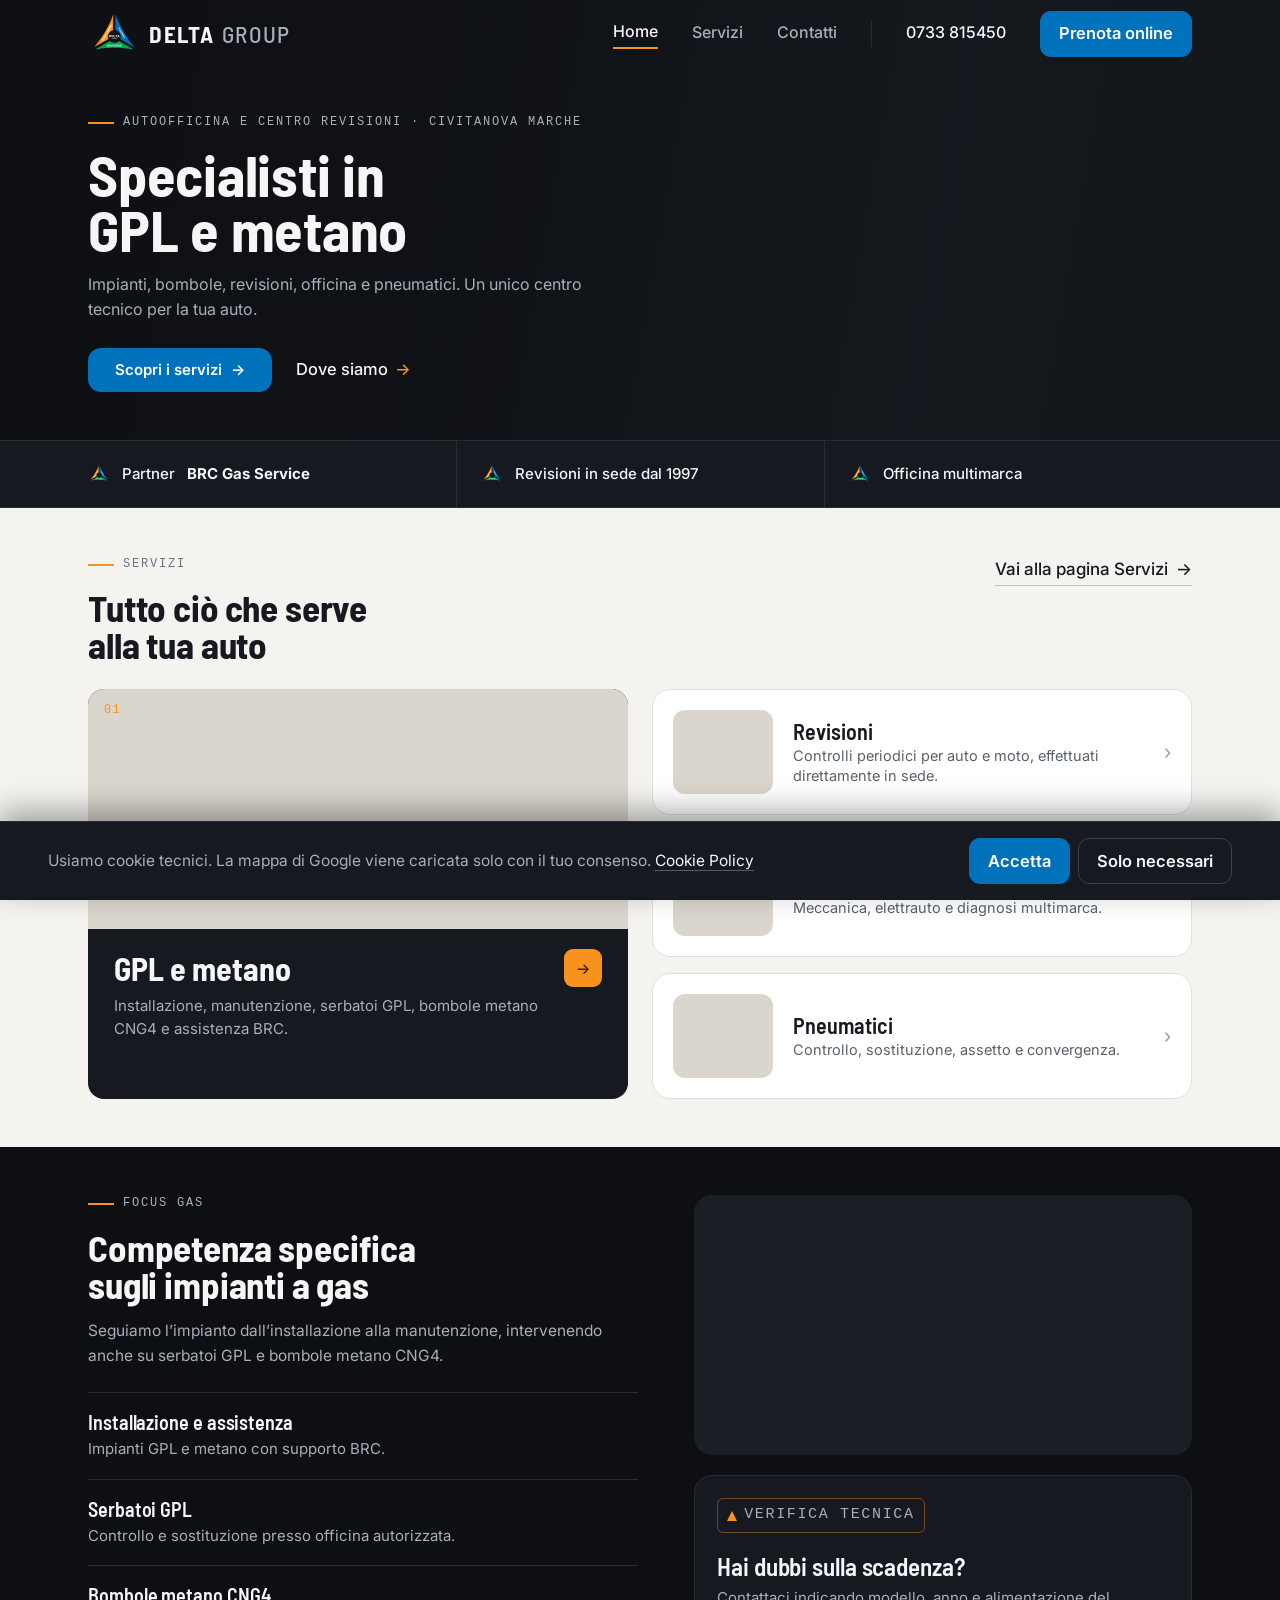
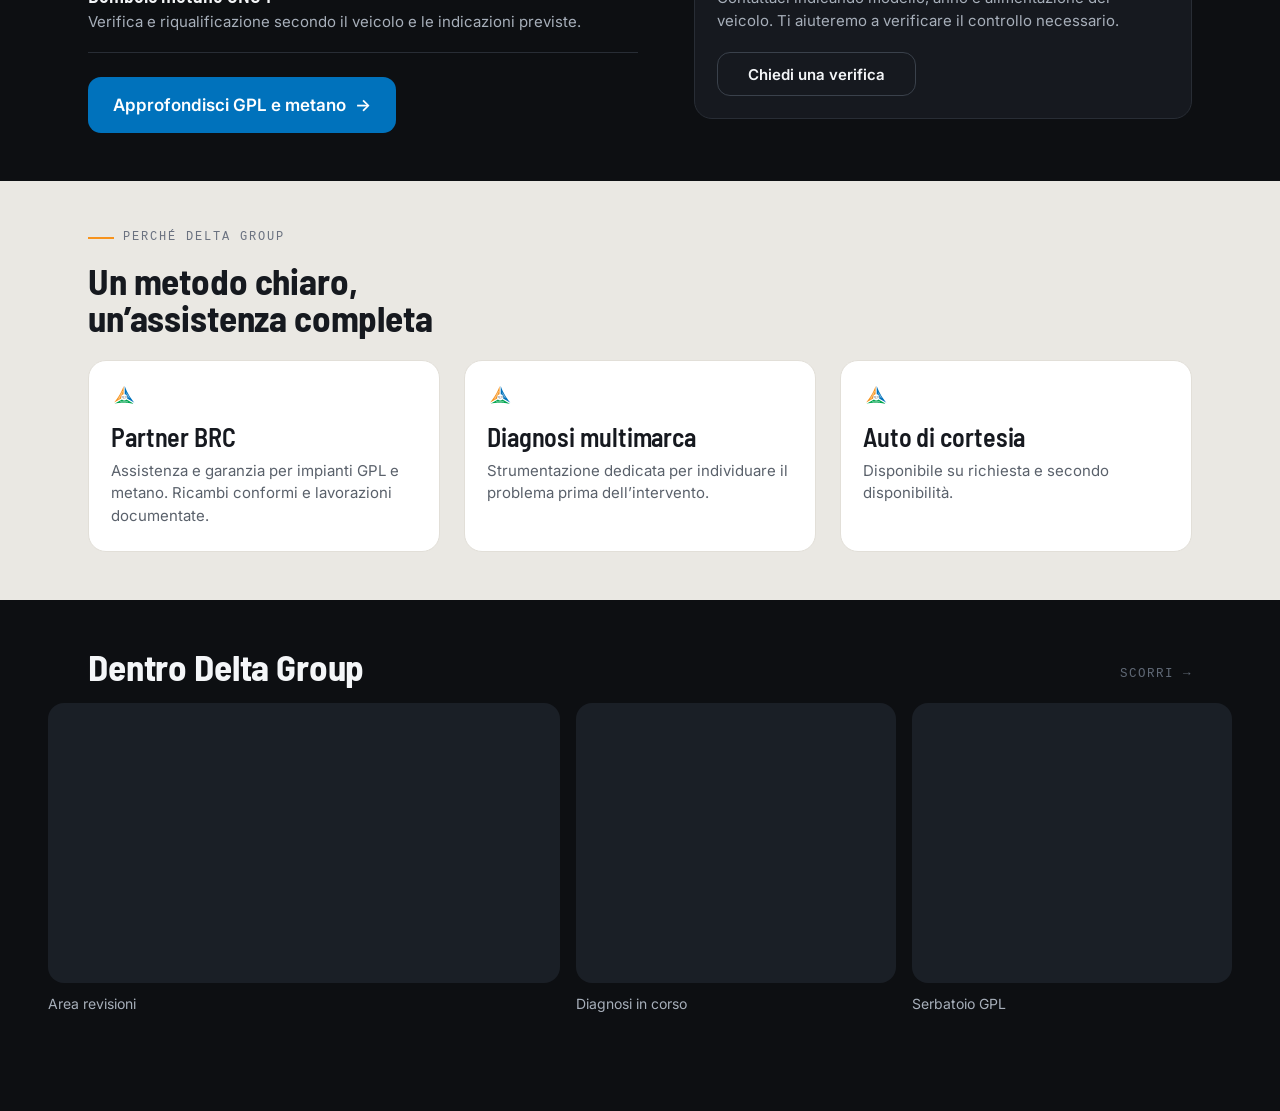
==== commit c895e76c: "Modifica pagina appuntamento" ====
--- a/index.html
+++ b/index.html
@@ -229,14 +229,6 @@
 }
 </script>
 
-<footer class="site-footer site-footer--min">
-  <div class="wrap">
-    <div class="footer-legal footer-legal--min">
-      <span class="footer-links"><a href="privacy.html">PRIVACY POLICY</a><a href="cookie.html">COOKIE POLICY</a></span>
-    </div>
-  </div>
-</footer>
-
 <nav class="actionbar" id="actionbar" aria-label="Azioni rapide">
   <a class="ab ab-primary" href="prenota.html">
     <svg viewBox="0 0 24 24" aria-hidden="true"><rect x="3.5" y="5" width="17" height="15.5" rx="2.4"/><path d="M8 3.5v3M16 3.5v3M3.5 10h17"/></svg><span>Prenota</span>
--- a/assets/css/style.css
+++ b/assets/css/style.css
@@ -8,6 +8,7 @@
   --warm:#F4F3F0; --light:#EAE8E3; --white:#FFFFFF; --border-l:#E2DFD8; --border-l2:#DCD8D1;
   --text-l:#16191F; --muted-l:#5A616B; --faint-l:#9AA0A8;
   --accent:#F7931D; --accent-press:#E0820C; --accent-ink:#0D0F12;
+  --cta:#0072BC; --cta-press:#00609F; --cta-ink:#FFFFFF;
   --green:#22C55E; --green-ink:#14532D; --red:#EF4444;
   --f-title:'Barlow Semi Condensed','Barlow',system-ui,sans-serif;
   --f-body:Inter,system-ui,-apple-system,Segoe UI,sans-serif;
@@ -46,7 +47,7 @@
 .header-inner{height:100%;display:flex;align-items:center;justify-content:space-between;position:relative}
 .logo{display:flex;align-items:center;gap:9px}
 .logo-mark{width:0;height:0;border-left:7px solid transparent;border-right:7px solid transparent;border-bottom:12px solid var(--accent)}
-.logo-img{width:34px;height:34px;flex:none;display:block}
+.logo-img{width:42px;height:42px;flex:none;display:block}
 .logo-text{font-family:var(--f-title);font-weight:700;font-size:19px;letter-spacing:.07em;color:var(--text-d);line-height:1}
 .logo-text span{color:var(--muted-d);font-weight:500}
 .header-actions{display:flex;align-items:center;gap:6px;margin-right:-10px}
@@ -102,15 +103,16 @@
 
 /* ---------- Buttons ---------- */
 .btn{display:inline-flex;align-items:center;justify-content:center;gap:9px;min-height:56px;padding:0 24px;border:1px solid transparent;border-radius:var(--r-m);font-size:17px;font-weight:600;cursor:pointer;transition:background .15s ease,transform .12s ease,border-color .15s ease}
-.btn-primary{background:var(--accent);color:var(--accent-ink)}
-.btn-primary:active{background:var(--accent-press);transform:scale(.985)}
+.btn-primary{background:var(--cta);color:var(--cta-ink)}
+.btn-primary:hover{background:var(--cta-press)}
+.btn-primary:active{background:var(--cta-press);transform:scale(.985)}
 .btn-outline{background:var(--surface-d);border-color:var(--border-d2);color:var(--text-d)}
 .btn-outline:active{background:#1E232B;transform:scale(.985)}
 .btn-dark{background:var(--surface-d);color:var(--text-d)}
 .btn-dark:active{background:var(--border-d);transform:scale(.985)}
 .btn-sm{min-height:46px;font-size:16.5px;padding:0 18px;border-radius:11px}
 .btn-block,.btn-block-m{width:100%}
-.btn:disabled{background:#3A2A1D;color:#7A6656;cursor:not-allowed;transform:none}
+.btn:disabled{background:#242A33;color:#6B7480;cursor:not-allowed;transform:none}
 .link-arrow{display:inline-flex;align-items:center;gap:7px;min-height:48px;font-size:16.5px;font-weight:500}
 .link-arrow span{color:var(--accent)}
 .link-arrow:hover{color:var(--accent)}
@@ -337,9 +339,9 @@
   transform:translateY(110%);opacity:0;transition:transform .28s cubic-bezier(.22,.7,.3,1),opacity .2s ease}
 .actionbar.is-visible{transform:none;opacity:1}
 .ab{min-height:56px;display:flex;flex-direction:column;align-items:center;justify-content:center;gap:3px;border-radius:12px;background:var(--surface-d);border:1px solid var(--border-d);font-size:13px;font-weight:600}
-.ab-primary{background:var(--accent);border-color:var(--accent);color:var(--accent-ink)}
+.ab-primary{background:var(--cta);border-color:var(--cta);color:var(--cta-ink)}
 .ab:active{transform:scale(.97)}
-.ab-primary:active{background:var(--accent-press)}
+.ab-primary:active{background:var(--cta-press)}
 
 /* ---------- Cookie ---------- */
 .cookie{position:fixed;left:0;right:0;bottom:0;z-index:80;background:var(--surface-d);border-top:1px solid var(--border-d);
@@ -408,8 +410,8 @@
   .nav-desktop{display:flex;align-items:center;gap:34px}
   .nav-desktop>a:not(.btn){font-size:16px;font-weight:500;color:var(--muted-d);padding-bottom:3px}
   .nav-desktop>a:not(.btn):hover{color:var(--text-d)}
-  .nav-desktop>a.btn-primary{color:var(--accent-ink)}
-  .nav-desktop>a.btn-primary:hover{background:var(--accent-press);color:var(--accent-ink)}
+  .nav-desktop>a.btn-primary{color:var(--cta-ink)}
+  .nav-desktop>a.btn-primary:hover{background:var(--cta-press);color:var(--cta-ink)}
   .nav-desktop>a.is-current{color:var(--text-d);border-bottom:2px solid var(--accent)}
   .nav-sep{width:1px;height:26px;background:var(--border-d)}
   .nav-tel{font-size:16px;font-weight:600;color:var(--text-d)!important}
@@ -523,7 +525,7 @@
 }
 
 /* Logo desktop leggermente piu grande */
-@media (min-width:1024px){.logo-img{width:42px;height:42px}}
+@media (min-width:1024px){.logo-img{width:52px;height:52px}}
 
 /* ---------- Contatti: canali, sede e orari ---------- */
 .channels{background:var(--carbone);border-top:1px solid var(--border-d);border-bottom:1px solid var(--border-d)}
@@ -667,17 +669,22 @@
 .site-header .logo-img{transition:opacity .25s ease .05s}
 html.no-splash .splash{display:none}
 .splash{position:fixed;inset:0;z-index:200;display:grid;place-items:center;background-color:#0D0F12}
-.splash-logo{width:min(62vw,320px);height:auto;overflow:visible;will-change:transform}
-.sp-p{opacity:0;animation:spIn .66s cubic-bezier(.18,.86,.28,1.02) both}
+.splash-logo{width:min(62vw,320px);height:auto;overflow:visible;will-change:transform;stroke:none}
+.splash-logo *{stroke:none;stroke-width:0;shape-rendering:geometricPrecision}
+.sp-p{opacity:0;animation:spIn .78s cubic-bezier(.18,.86,.28,1.02) both}
 .sp-l{animation-name:spInL}
-.sp-r{animation-name:spInR;animation-delay:.07s}
-.sp-b{animation-name:spInB;animation-delay:.14s}
-.sp-t{opacity:0;transform-box:fill-box;transform-origin:center;animation:spText .38s cubic-bezier(.2,.7,.3,1) .62s both}
+.sp-r{animation-name:spInR;animation-delay:.09s}
+.sp-b{animation-name:spInB;animation-delay:.18s}
+.sp-t{opacity:0;transform-box:fill-box;transform-origin:center;animation:spText .44s cubic-bezier(.2,.7,.3,1) .8s both}
 @keyframes spInL{from{opacity:0;transform:translate(-78px,26px)}to{opacity:1;transform:none}}
 @keyframes spInR{from{opacity:0;transform:translate(78px,26px)}to{opacity:1;transform:none}}
 @keyframes spInB{from{opacity:0;transform:translate(0,86px)}to{opacity:1;transform:none}}
 @keyframes spText{from{opacity:0;transform:scale(.82)}to{opacity:1;transform:scale(1)}}
-.splash.is-out{background-color:rgba(13,15,18,0);transition:background-color .46s ease .12s}
-.splash.is-out .splash-logo{transition:transform .62s cubic-bezier(.62,0,.24,1)}
+.splash.is-out{background-color:rgba(13,15,18,0);transition:background-color .5s ease .16s}
+.splash.is-out .splash-logo{transition:transform .7s cubic-bezier(.62,0,.24,1)}
 .splash.is-out .sp-p,.splash.is-out .sp-t{animation:none;opacity:1;transform:none}
 @media (prefers-reduced-motion:reduce){.splash{display:none}}
+
+/* Home: chiude sulla gallery, spazio per la barra azioni */
+body[data-page="home"] main{padding-bottom:104px}
+@media (min-width:1024px){body[data-page="home"] main{padding-bottom:48px}}
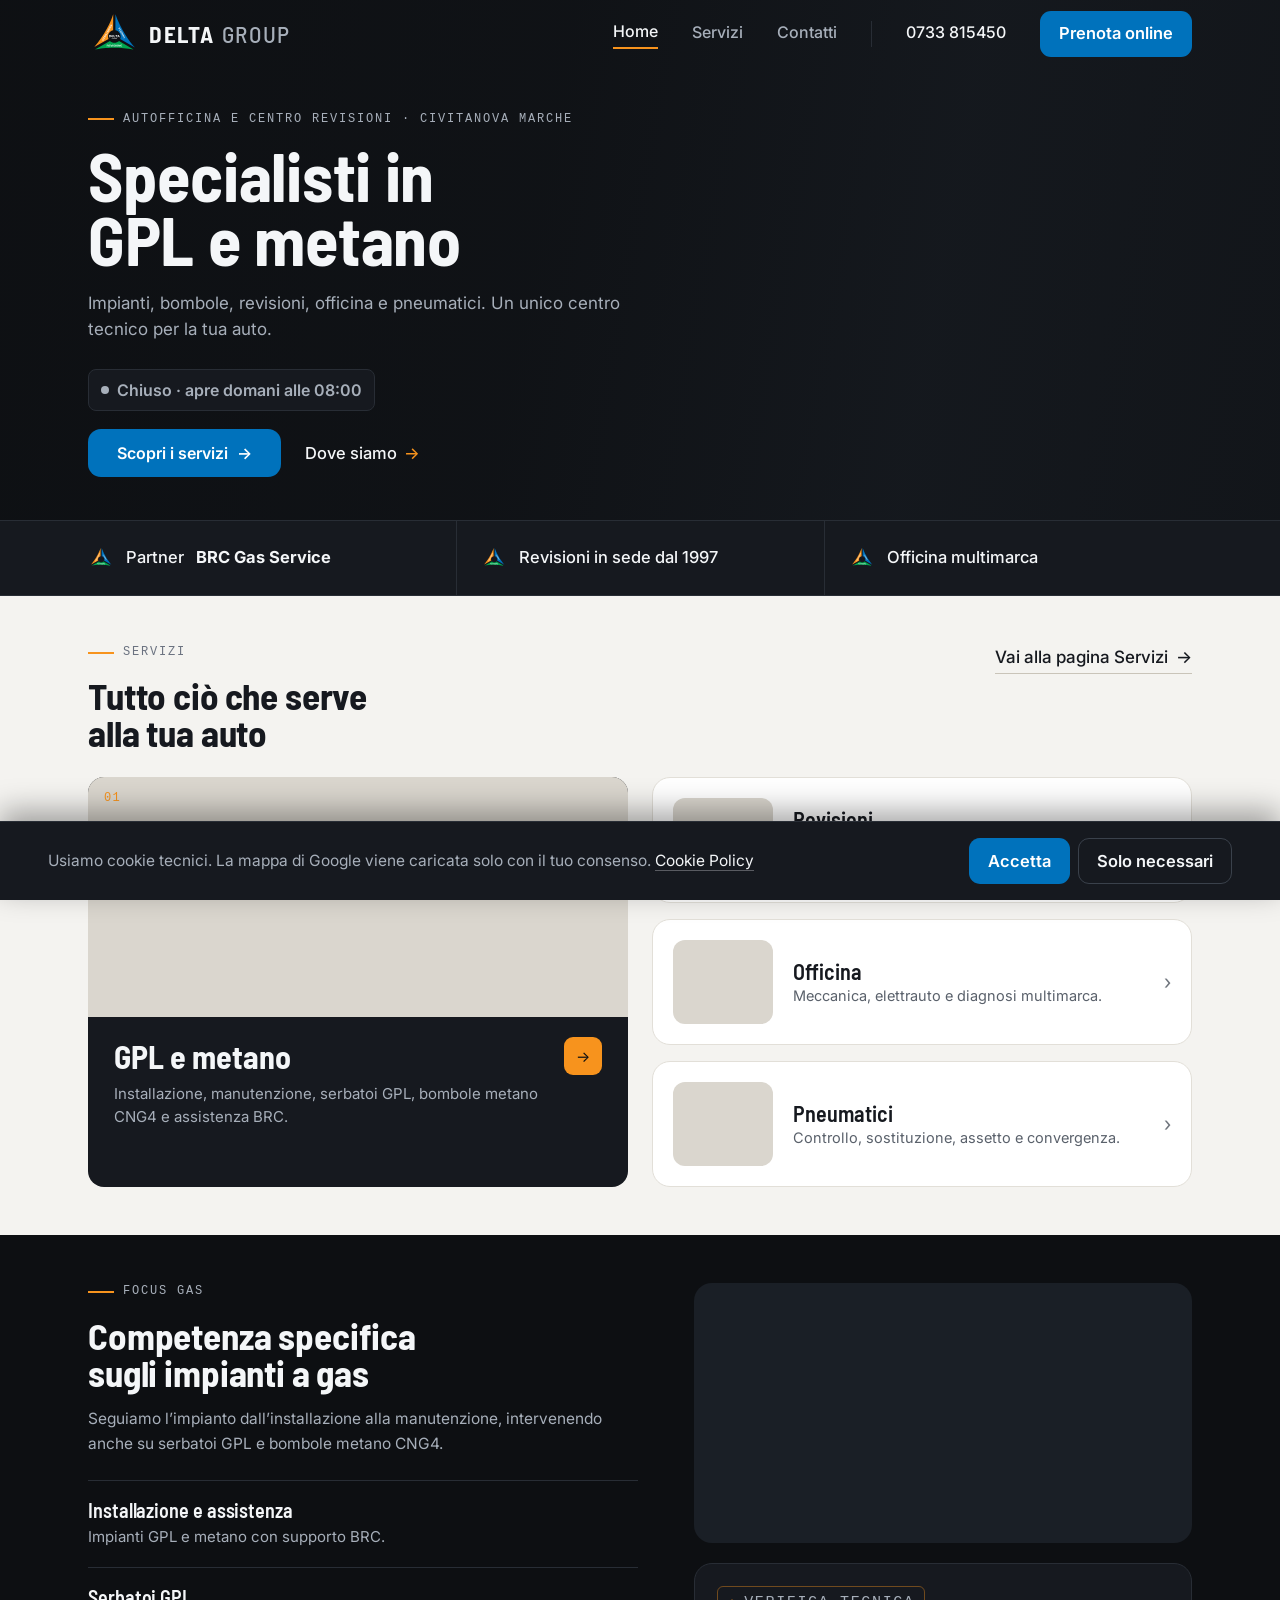
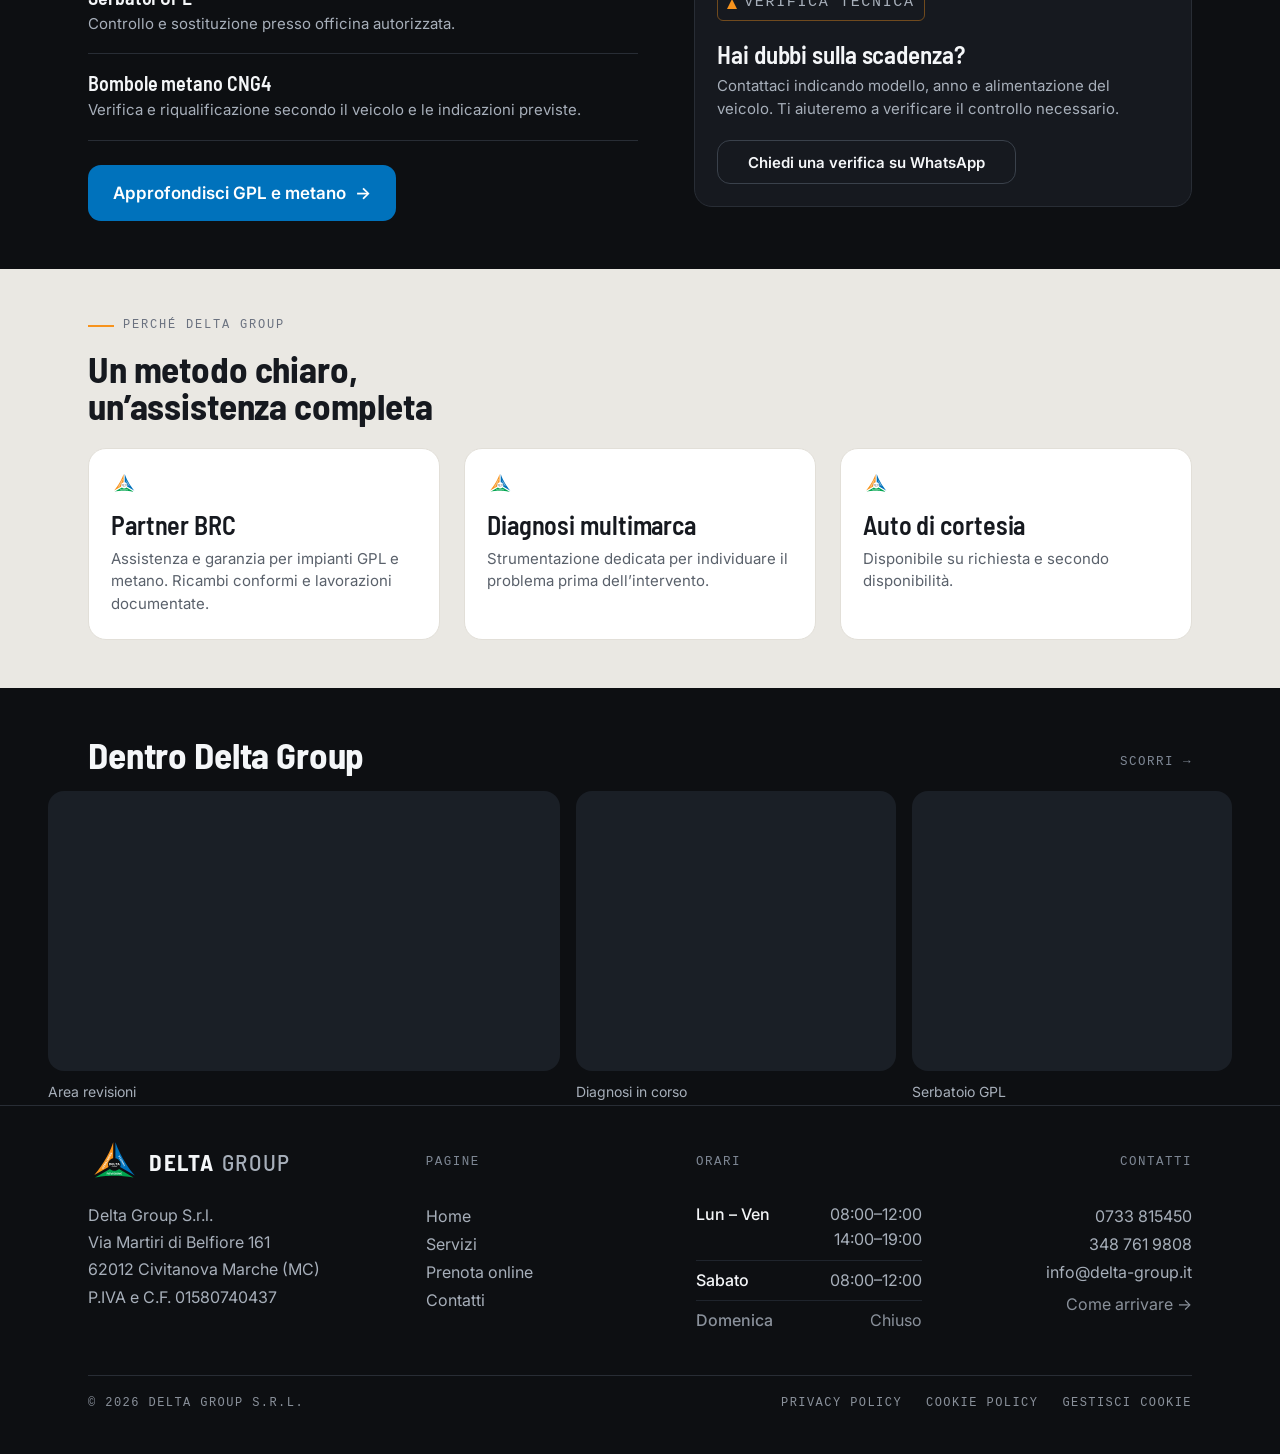
==== commit 83611ff0: "Revisione completa: conformità, SEO, privacy, performance, accessibilità - footer su tutte le pagine" ====
--- a/index.html
+++ b/index.html
@@ -11,11 +11,23 @@
 <meta property="og:type" content="website">
 <meta property="og:locale" content="it_IT">
 <link rel="icon" href="assets/img/logo-delta.svg" type="image/svg+xml">
+<link rel="preconnect" href="https://images.pexels.com">
+<link rel="preload" as="image" fetchpriority="high" href="https://images.pexels.com/photos/33814734/pexels-photo-33814734.jpeg?auto=compress&cs=tinysrgb&w=1600">
 <link rel="preconnect" href="https://fonts.googleapis.com">
 <link rel="preconnect" href="https://fonts.gstatic.com" crossorigin>
 <link href="https://fonts.googleapis.com/css2?family=Barlow+Semi+Condensed:wght@500;600;700&family=Inter:wght@400;500;600&display=swap" rel="stylesheet">
-<link rel="stylesheet" href="assets/css/style.css">
-<script>(function(){var r=document.documentElement;try{if(sessionStorage.getItem('dg-splash')==='1'){r.className+=' no-splash';return}sessionStorage.setItem('dg-splash','1')}catch(e){}r.className+=' splashing'})();</script>
+<link rel="canonical" href="https://www.delta-group.it/">
+<meta property="og:url" content="https://www.delta-group.it/">
+<meta property="og:image" content="https://www.delta-group.it/assets/img/og-delta-group.png">
+<meta property="og:image:width" content="1200">
+<meta property="og:image:height" content="630">
+<meta property="og:image:alt" content="Delta Group S.r.l. — autofficina e centro revisioni a Civitanova Marche">
+<meta property="og:site_name" content="Delta Group S.r.l.">
+<meta name="twitter:card" content="summary_large_image">
+<link rel="apple-touch-icon" href="assets/img/logo-delta.png">
+<link rel="stylesheet" href="assets/css/style.css?v=4">
+<script>/* lo splash si vede al massimo una volta al giorno: per chi torna spesso è solo attesa */
+(function(){var r=document.documentElement;try{var t=+localStorage.getItem('dg-splash')||0;if(Date.now()-t<86400000){r.className+=' no-splash';return}localStorage.setItem('dg-splash',String(Date.now()))}catch(e){}r.className+=' splashing'})();</script>
 </head>
 <body data-page="home">
 <div class="splash" id="splash" aria-hidden="true">
@@ -45,7 +57,7 @@
     </nav>
     <div class="header-actions">
       <a class="icon-btn" href="tel:+390733815450" aria-label="Chiama Delta Group">
-        <svg viewBox="0 0 24 24" aria-hidden="true"><rect x="7" y="2.5" width="10" height="19" rx="2.2"/><path d="M10.6 18.6h2.8"/></svg>
+        <svg viewBox="0 0 24 24" aria-hidden="true"><path d="M6.6 3.5h2.9l1.5 3.9-2 1.5a11.2 11.2 0 0 0 6.1 6.1l1.5-2 3.9 1.5v2.9a2 2 0 0 1-2.1 2A16.4 16.4 0 0 1 4.6 5.6a2 2 0 0 1 2-2.1Z"/></svg>
       </a>
       <button class="icon-btn" type="button" id="menuOpen" aria-label="Apri il menu" aria-expanded="false" aria-controls="drawer">
         <span class="burger" aria-hidden="true"></span>
@@ -54,7 +66,7 @@
   </div>
 </header>
 
-<div class="drawer" id="drawer" hidden>
+<div class="drawer" id="drawer" hidden role="dialog" aria-modal="true" aria-label="Menu di navigazione">
   <div class="drawer-top">
     <span class="logo">
       <img class="logo-img" src="assets/img/logo-delta-inv.svg" alt="">
@@ -65,12 +77,13 @@
     </button>
   </div>
   <nav class="drawer-nav" aria-label="Menu">
-    <a href="index.html"><span>Home</span><em aria-hidden="true">›</em></a>
+    <a href="index.html" class="is-current" aria-current="page"><span>Home</span><em aria-hidden="true">›</em></a>
     <a href="servizi.html"><span>Servizi</span><em aria-hidden="true">›</em></a>
     <a href="servizi.html#gpl"><span>GPL e metano</span><em aria-hidden="true">›</em></a>
     <a href="servizi.html#revisioni"><span>Revisioni</span><em aria-hidden="true">›</em></a>
     <a href="servizi.html#officina"><span>Officina</span><em aria-hidden="true">›</em></a>
     <a href="servizi.html#pneumatici"><span>Pneumatici</span><em aria-hidden="true">›</em></a>
+    <a href="prenota.html"><span>Prenota online</span><em aria-hidden="true">›</em></a>
     <a href="contatti.html"><span>Contatti</span><em aria-hidden="true">›</em></a>
   </nav>
   <div class="drawer-foot">
@@ -78,7 +91,7 @@
       <img class="drawer-brand-logo" src="assets/img/logo-delta-inv.svg" alt="">
       <span class="drawer-brand-txt">
         <b>DELTA GROUP</b>
-        <em>AUTOOFFICINA E CENTRO REVISIONI<br>CIVITANOVA MARCHE · MC</em>
+        <em>AUTOFFICINA E CENTRO REVISIONI<br>CIVITANOVA MARCHE · MC</em>
       </span>
     </span>
     <p class="drawer-legal"><a href="privacy.html">PRIVACY POLICY</a><a href="cookie.html">COOKIE POLICY</a></p>
@@ -87,12 +100,13 @@
 
 <main id="main">
   <section class="hero">
-    <div class="hero-media ph" style="background-image:url('https://images.pexels.com/photos/33814734/pexels-photo-33814734.jpeg?auto=compress&cs=tinysrgb&w=1600')" data-ph="FOTO-01-HERO · INGRESSO OFFICINA, AUTO SUL PONTE"></div>
+    <div class="hero-media ph" role="img" aria-label="Ingresso dell'officina Delta Group con un'auto sul ponte sollevatore" style="background-image:url('https://images.pexels.com/photos/33814734/pexels-photo-33814734.jpeg?auto=compress&cs=tinysrgb&w=1600')" data-ph="FOTO-01-HERO · INGRESSO OFFICINA, AUTO SUL PONTE"></div>
     <div class="hero-shade"></div>
     <div class="wrap hero-inner">
-      <p class="eyebrow"><span class="rule"></span>AUTOOFFICINA E CENTRO REVISIONI · CIVITANOVA MARCHE</p>
+      <p class="eyebrow"><span class="rule"></span>AUTOFFICINA E CENTRO REVISIONI · CIVITANOVA MARCHE</p>
       <h1>Specialisti in<br>GPL e metano</h1>
       <p class="lede">Impianti, bombole, revisioni, officina e pneumatici. Un unico centro tecnico per la tua auto.</p>
+      <p class="badge badge--dark js-stato" hidden><span class="dot"></span><span class="txt"></span></p>
       <div class="hero-cta">
         <a class="btn btn-primary" href="servizi.html">Scopri i servizi <span aria-hidden="true">→</span></a>
         <a class="link-arrow" href="contatti.html">Dove siamo <span aria-hidden="true">→</span></a>
@@ -165,7 +179,7 @@
           <p class="tag"><span class="tri" aria-hidden="true"></span>VERIFICA TECNICA</p>
           <h3>Hai dubbi sulla scadenza?</h3>
           <p>Contattaci indicando modello, anno e alimentazione del veicolo. Ti aiuteremo a verificare il controllo necessario.</p>
-          <a class="btn btn-outline btn-block" href="https://wa.me/393487619808">Chiedi una verifica</a>
+          <a class="btn btn-outline btn-block" href="https://wa.me/393487619808?text=Salve%2C%20vorrei%20verificare%20le%20scadenze%20dell'impianto%20a%20gas%20della%20mia%20auto.%20Modello%2C%20anno%20e%20alimentazione%3A%20">Chiedi una verifica su WhatsApp</a>
         </div>
       </div>
     </div>
@@ -200,12 +214,21 @@
 {
   "@context": "https://schema.org",
   "@type": "AutoRepair",
+  "@id": "https://www.delta-group.it/#officina",
   "name": "Delta Group S.r.l.",
-  "description": "Autofficina e centro revisioni specializzato in impianti GPL e metano a Civitanova Marche.",
-  "image": "assets/img/foto-01-hero.webp",
+  "alternateName": "Delta Group — autofficina e centro revisioni",
+  "description": "Autofficina e centro revisioni specializzato in impianti GPL e metano a Civitanova Marche: installazione e manutenzione impianti a gas, serbatoi GPL, bombole metano CNG4, revisioni auto e moto in sede, meccanica, elettrauto, diagnosi e pneumatici.",
+  "url": "https://www.delta-group.it/",
+  "logo": "https://www.delta-group.it/assets/img/logo-delta.png",
+  "image": "https://www.delta-group.it/assets/img/og-delta-group.png",
   "telephone": "+390733815450",
   "email": "info@delta-group.it",
   "vatID": "01580740437",
+  "taxID": "01580740437",
+  "priceRange": "€€",
+  "currenciesAccepted": "EUR",
+  "paymentAccepted": "Contanti, Bancomat, Carta di credito",
+  "foundingDate": "1997",
   "address": {
     "@type": "PostalAddress",
     "streetAddress": "Via Martiri di Belfiore 161",
@@ -214,29 +237,74 @@
     "addressRegion": "MC",
     "addressCountry": "IT"
   },
-  "areaServed": ["Civitanova Marche", "Provincia di Macerata", "Marche"],
+  "hasMap": "https://www.google.com/maps?q=Via+Martiri+di+Belfiore+161,+62012+Civitanova+Marche+MC",
+  "areaServed": ["Civitanova Marche", "Porto Sant'Elpidio", "Montecosaro", "Potenza Picena", "Provincia di Macerata", "Marche"],
   "openingHoursSpecification": [
     { "@type": "OpeningHoursSpecification", "dayOfWeek": ["Monday","Tuesday","Wednesday","Thursday","Friday"], "opens": "08:00", "closes": "12:00" },
     { "@type": "OpeningHoursSpecification", "dayOfWeek": ["Monday","Tuesday","Wednesday","Thursday","Friday"], "opens": "14:00", "closes": "19:00" },
-    { "@type": "OpeningHoursSpecification", "dayOfWeek": "Saturday", "opens": "08:00", "closes": "12:00" }
+    { "@type": "OpeningHoursSpecification", "dayOfWeek": "Saturday", "opens": "08:00", "closes": "12:00" },
+    { "@type": "OpeningHoursSpecification", "dayOfWeek": "Sunday", "opens": "00:00", "closes": "00:00" }
   ],
-  "makesOffer": [
-    { "@type": "Offer", "itemOffered": { "@type": "Service", "name": "Installazione e manutenzione impianti GPL e metano" } },
-    { "@type": "Offer", "itemOffered": { "@type": "Service", "name": "Revisioni auto e moto" } },
-    { "@type": "Offer", "itemOffered": { "@type": "Service", "name": "Meccanica, elettrauto e diagnosi" } },
-    { "@type": "Offer", "itemOffered": { "@type": "Service", "name": "Pneumatici, assetto e convergenza" } }
-  ]
+  "hasOfferCatalog": {
+    "@type": "OfferCatalog",
+    "name": "Servizi Delta Group",
+    "itemListElement": [
+      { "@type": "Offer", "itemOffered": { "@type": "Service", "name": "Installazione e manutenzione impianti GPL e metano", "serviceType": "Impianti a gas" } },
+      { "@type": "Offer", "itemOffered": { "@type": "Service", "name": "Sostituzione serbatoi GPL e verifica bombole metano CNG4", "serviceType": "Impianti a gas" } },
+      { "@type": "Offer", "itemOffered": { "@type": "Service", "name": "Revisioni auto e moto in sede", "serviceType": "Revisione veicoli" } },
+      { "@type": "Offer", "itemOffered": { "@type": "Service", "name": "Meccanica, elettrauto e diagnosi multimarca", "serviceType": "Officina" } },
+      { "@type": "Offer", "itemOffered": { "@type": "Service", "name": "Pneumatici, assetto e convergenza", "serviceType": "Pneumatici" } }
+    ]
+  }
 }
 </script>
+
+<footer class="site-footer">
+  <div class="wrap">
+    <div class="footer-grid">
+      <div class="footer-brand">
+        <span class="logo">
+          <img class="logo-img" src="assets/img/logo-delta-inv.svg" alt="">
+          <span class="logo-text">DELTA<span>&nbsp;GROUP</span></span>
+        </span>
+        <p class="footer-addr">Delta Group S.r.l.<br>Via Martiri di Belfiore 161<br>62012 Civitanova Marche (MC)<br>P.IVA e C.F. 01580740437</p>
+      </div>
+      <div class="footer-col footer-col--nav">
+        <p class="label">PAGINE</p>
+        <a href="index.html">Home</a>
+        <a href="servizi.html">Servizi</a>
+        <a href="prenota.html">Prenota online</a>
+        <a href="contatti.html">Contatti</a>
+      </div>
+      <div class="footer-col">
+        <p class="label">ORARI</p>
+        <p class="footer-hours"><span>Lun – Ven</span><em>08:00–12:00<br>14:00–19:00</em></p>
+        <p class="footer-hours"><span>Sabato</span><em>08:00–12:00</em></p>
+        <p class="footer-hours is-off"><span>Domenica</span><em>Chiuso</em></p>
+      </div>
+      <div class="footer-col">
+        <p class="label">CONTATTI</p>
+        <a href="tel:+390733815450">0733 815450</a>
+        <a href="https://wa.me/393487619808?text=Salve%2C%20vi%20scrivo%20dal%20sito%20Delta%20Group.">348 761 9808</a>
+        <a href="mailto:info@delta-group.it">info@delta-group.it</a>
+        <a class="footer-map" href="https://www.google.com/maps?q=Via+Martiri+di+Belfiore+161,+62012+Civitanova+Marche+MC" target="_blank" rel="noopener">Come arrivare →</a>
+      </div>
+    </div>
+    <div class="footer-legal">
+      <span class="footer-copy">© 2026 DELTA GROUP S.R.L.</span>
+      <span class="footer-links"><a href="privacy.html">PRIVACY POLICY</a><a href="cookie.html">COOKIE POLICY</a><button type="button" class="footer-cookie" data-cookie-reset>GESTISCI COOKIE</button></span>
+    </div>
+  </div>
+</footer>
 
 <nav class="actionbar" id="actionbar" aria-label="Azioni rapide">
   <a class="ab ab-primary" href="prenota.html">
     <svg viewBox="0 0 24 24" aria-hidden="true"><rect x="3.5" y="5" width="17" height="15.5" rx="2.4"/><path d="M8 3.5v3M16 3.5v3M3.5 10h17"/></svg><span>Prenota</span>
   </a>
   <a class="ab" href="tel:+390733815450">
-    <svg viewBox="0 0 24 24" aria-hidden="true"><rect x="7" y="2.5" width="10" height="19" rx="2.2"/><path d="M10.6 18.6h2.8"/></svg><span>Chiama</span>
+    <svg viewBox="0 0 24 24" aria-hidden="true"><path d="M6.6 3.5h2.9l1.5 3.9-2 1.5a11.2 11.2 0 0 0 6.1 6.1l1.5-2 3.9 1.5v2.9a2 2 0 0 1-2.1 2A16.4 16.4 0 0 1 4.6 5.6a2 2 0 0 1 2-2.1Z"/></svg><span>Chiama</span>
   </a>
-  <a class="ab" href="https://wa.me/393487619808">
+  <a class="ab" href="https://wa.me/393487619808?text=Salve%2C%20vi%20scrivo%20dal%20sito%20Delta%20Group.">
     <svg viewBox="0 0 24 24" aria-hidden="true"><path d="M20 12.5a7.6 7.6 0 0 1-7.8 7.5 8.7 8.7 0 0 1-2.9-.5L5 21l1.3-3.6A7.3 7.3 0 0 1 4.4 12.5 7.6 7.6 0 0 1 12.2 5 7.6 7.6 0 0 1 20 12.5Z"/></svg><span>WhatsApp</span>
   </a>
 </nav>
@@ -251,6 +319,7 @@
   </div>
 </div>
 
-<script src="assets/js/main.js" defer></script>
+<script src="assets/js/dati.js?v=4" defer></script>
+<script src="assets/js/main.js?v=4" defer></script>
 </body>
 </html>
--- a/assets/css/style.css
+++ b/assets/css/style.css
@@ -4,9 +4,9 @@
 
 :root{
   --carbone:#0D0F12; --surface-d:#16191F; --surface-d2:#1A1F26; --border-d:#282D35; --border-d2:#3A414B;
-  --text-d:#F4F6F8; --muted-d:#A7AFBA; --faint-d:#5F6875;
+  --text-d:#F4F6F8; --muted-d:#A7AFBA; --faint-d:#7E8794;
   --warm:#F4F3F0; --light:#EAE8E3; --white:#FFFFFF; --border-l:#E2DFD8; --border-l2:#DCD8D1;
-  --text-l:#16191F; --muted-l:#5A616B; --faint-l:#9AA0A8;
+  --text-l:#16191F; --muted-l:#5A616B; --faint-l:#6E747C;
   --accent:#F7931D; --accent-press:#E0820C; --accent-ink:#0D0F12;
   --cta:#0072BC; --cta-press:#00609F; --cta-ink:#FFFFFF;
   --green:#22C55E; --green-ink:#14532D; --red:#EF4444;
@@ -14,6 +14,8 @@
   --f-body:Inter,system-ui,-apple-system,Segoe UI,sans-serif;
   --f-mono:ui-monospace,SFMono-Regular,Menlo,monospace;
   --gutter:20px; --header-h:58px; --r-s:10px; --r-m:13px; --r-l:15px;
+  /* altezza della barra azioni: fissa, non misurata, così nulla si muove durante lo scroll */
+  --ab-h:calc(84px + env(safe-area-inset-bottom));
 }
 
 *,*::before,*::after{box-sizing:border-box}
@@ -33,8 +35,8 @@
 .eyebrow{display:flex;align-items:flex-start;gap:9px;font:500 12.5px/1.45 var(--f-mono);letter-spacing:.12em;color:var(--muted-d);margin:0 0 14px}
 .eyebrow--dark{color:#6B7280}
 .rule{width:18px;height:2px;background:var(--accent);margin-top:7px;flex:none}
-.mark{width:20px;height:20px;flex:none;display:inline-block;background:url("../img/logo-delta.svg") center/contain no-repeat}
-.card .mark{display:block;width:22px;height:22px;margin-bottom:8px}
+.mark{width:30px;height:30px;flex:none;display:inline-block;background:url("../img/logo-delta.svg") center/contain no-repeat}
+.card .mark{display:block;width:32px;height:32px;margin-bottom:8px}
 .tri{width:0;height:0;border-left:5.5px solid transparent;border-right:5.5px solid transparent;border-bottom:10px solid var(--accent);flex:none;display:inline-block}
 .lede{font-size:17px;line-height:1.55;color:var(--muted-d);text-wrap:pretty}
 .sec--warm .lede,.sec--light .lede{color:var(--muted-l)}
@@ -46,7 +48,6 @@
 .site-header.is-scrolled::before{opacity:1}
 .header-inner{height:100%;display:flex;align-items:center;justify-content:space-between;position:relative}
 .logo{display:flex;align-items:center;gap:9px}
-.logo-mark{width:0;height:0;border-left:7px solid transparent;border-right:7px solid transparent;border-bottom:12px solid var(--accent)}
 .logo-img{width:42px;height:42px;flex:none;display:block}
 .logo-text{font-family:var(--f-title);font-weight:700;font-size:19px;letter-spacing:.07em;color:var(--text-d);line-height:1}
 .logo-text span{color:var(--muted-d);font-weight:500}
@@ -97,9 +98,6 @@
   .bk-card--cal{padding:12px 6px}
   .cal-grid,.cal-dow{gap:2px}
 }
-.site-footer--min{border-top:0;padding-top:0;padding-bottom:100px}
-.footer-legal--min{flex-direction:row;align-items:center;justify-content:space-between;gap:16px;margin-top:0;padding-top:14px;border-top:1px solid #1F242C}
-.footer-legal--min a:hover{color:var(--accent)}
 
 /* ---------- Buttons ---------- */
 .btn{display:inline-flex;align-items:center;justify-content:center;gap:9px;min-height:56px;padding:0 24px;border:1px solid transparent;border-radius:var(--r-m);font-size:17px;font-weight:600;cursor:pointer;transition:background .15s ease,transform .12s ease,border-color .15s ease}
@@ -143,7 +141,7 @@
 
 /* ---------- Credenziali ---------- */
 .creds{background:var(--surface-d);border-top:1px solid var(--border-d);border-bottom:1px solid var(--border-d)}
-.creds-grid p{display:flex;align-items:center;gap:12px;min-height:54px;font-size:16.5px;font-weight:500;border-bottom:1px solid #21262E}
+.creds-grid p{display:flex;align-items:center;gap:12px;min-height:62px;font-size:16.5px;font-weight:500;border-bottom:1px solid #21262E}
 .creds-grid p:last-child{border-bottom:0}
 
 /* ---------- Sezioni ---------- */
@@ -158,7 +156,6 @@
 .sec-head h2{margin-bottom:0}
 .sec-head{margin-bottom:26px}
 .with-num{display:flex;align-items:baseline;gap:10px}
-.with-num i{font:500 12px var(--f-mono);letter-spacing:.1em;color:var(--accent);font-style:normal}
 .page-head{padding:calc(var(--header-h) + 24px) 0 26px;background:var(--carbone)}
 .page-head h1{font-size:44px;line-height:.99;margin-bottom:12px}
 .page-head--short{padding-bottom:34px}
@@ -180,7 +177,6 @@
 .row-thumb{width:58px;height:58px;border-radius:var(--r-s);flex:none}
 .row-body{flex:1;min-width:0}
 .row-title{display:flex;align-items:baseline;gap:8px;font-family:var(--f-title);font-weight:600;font-size:22px;line-height:1.1;color:var(--text-l)}
-.row-title i{font:500 11.5px var(--f-mono);letter-spacing:.1em;color:var(--faint-l);font-style:normal}
 .row-text{display:block;margin-top:3px;font-size:16px;line-height:1.4;color:var(--muted-l)}
 .row-service em{color:var(--faint-l);font-style:normal;font-size:20px}
 
@@ -199,7 +195,6 @@
 /* ---------- Perché ---------- */
 .why-grid{display:flex;flex-direction:column;gap:10px;margin-top:24px}
 .card{background:var(--white);border:1px solid var(--border-l);border-radius:14px;padding:16px 16px 17px}
-.card .tri{margin-bottom:6px}
 .card h3{font-size:23px;line-height:1.1;font-weight:600;color:var(--text-l);margin-bottom:6px}
 .card p{font-size:16.5px;line-height:1.5;color:var(--muted-l)}
 .sec--dark .card{background:var(--surface-d);border-color:var(--border-d)}
@@ -225,26 +220,6 @@
 .badge--dark .dot{background:var(--green)}
 .badge--dark.is-closed{background:var(--surface-d);border-color:var(--border-d);color:var(--muted-d)}
 .badge--dark.is-closed .dot{background:var(--muted-d)}
-.info-card{background:var(--white);border:1px solid var(--border-l);border-radius:var(--r-l);overflow:hidden;color:var(--text-l)}
-.info-block{padding:16px}
-.info-block+.info-block,.info-row+.info-block,.info-block+.info-row,.info-row+.info-row{border-top:1px solid #EDEBE6}
-.info-block--last{padding:13px 16px 15px}
-.info-addr{font-size:17px;line-height:1.45;margin-top:6px}
-.info-addr span{color:var(--muted-l)}
-.info-addr--top{font-size:17px;line-height:1.5;color:var(--text-l);margin-bottom:20px}
-.info-row{display:flex;align-items:center;gap:12px;padding:14px 16px;min-height:56px}
-.info-row:active{background:var(--warm)}
-.info-val{flex:1;font-size:17px;font-weight:500}
-.info-row--stack{gap:14px}
-.info-row--stack>span:first-child{flex:1;display:block}
-.info-row--stack .label{display:block}
-.info-big{display:block;font-size:17.5px;font-weight:600;margin-top:2px}
-.info-row em{color:var(--faint-l);font-style:normal;font-size:20px}
-.hrow{display:flex;justify-content:space-between;gap:12px;font-size:16px;line-height:1.9}
-.hrow span:first-child{color:var(--muted-l)}
-.hrow .off{color:#8A919B}
-.piva{font-size:16px;color:var(--muted-l)}
-.brand-line{font-family:var(--f-title);font-weight:700;font-size:26px;line-height:1.1;color:var(--text-l);margin-bottom:4px}
 
 /* ---------- Mappa ---------- */
 .map{position:relative;height:190px;margin-top:12px;margin-bottom:12px;border-radius:var(--r-l);overflow:hidden;border:1px solid var(--border-l);background:#E4E1DA;background-image:repeating-linear-gradient(0deg,rgba(22,25,31,.07) 0 1px,rgba(0,0,0,0) 1px 34px),repeating-linear-gradient(90deg,rgba(22,25,31,.07) 0 1px,rgba(0,0,0,0) 1px 34px)}
@@ -323,13 +298,22 @@
 
 /* ---------- Footer ---------- */
 .site-footer{background:var(--carbone);border-top:1px solid var(--border-d);padding:30px 0 128px}
-.footer-grid{display:grid;grid-template-columns:minmax(0,1.35fr) minmax(0,1fr);gap:18px}
+.footer-grid{display:grid;grid-template-columns:1fr;gap:22px}
 .footer-addr{font-size:14.5px;line-height:1.6;color:var(--muted-d);margin-top:12px}
+.footer-col--nav{display:none}
+.footer-hours{display:flex;align-items:baseline;justify-content:space-between;gap:16px;margin:0;padding:8px 0;border-bottom:1px solid #1F242C;font-size:14.5px;color:var(--muted-d)}
+.footer-hours:last-child{border-bottom:0}
+.footer-hours span{flex:none;font-weight:500;color:var(--text-d)}
+.footer-hours em{font-style:normal;text-align:right;white-space:nowrap}
+.footer-hours.is-off span,.footer-hours.is-off em{color:#8A919B}
+.footer-map{color:#8A919B!important;margin-top:4px}
+.footer-map:hover{color:var(--accent)!important}
 .footer-col .label{color:var(--faint-d);margin-bottom:6px}
 .footer-col a{display:block;font-size:14.5px;line-height:1.95;color:var(--muted-d);overflow-wrap:anywhere}
 .footer-col a:hover{color:var(--accent)}
-.footer-legal{display:flex;flex-direction:row;justify-content:flex-end;gap:12px;margin-top:20px;padding-top:16px;border-top:1px solid var(--border-d);font:500 12px var(--f-mono);letter-spacing:.12em;color:#8A919B}
+.footer-legal{display:flex;flex-direction:row;flex-wrap:wrap;justify-content:space-between;align-items:center;gap:12px 22px;margin-top:20px;padding-top:16px;border-top:1px solid var(--border-d);font:500 12px var(--f-mono);letter-spacing:.12em;color:#8A919B}
 .footer-links{display:flex;gap:22px}
+.footer-copy{color:#8A919B}
 .footer-links a{color:#8A919B}
 .footer-links a:hover{color:var(--accent);border-color:var(--accent)}
 
@@ -352,12 +336,28 @@
 .cookie a{color:var(--text-d);border-bottom:1px solid rgba(244,246,248,.3)}
 .cookie-actions{display:flex;gap:8px}
 .cookie-actions .btn{flex:1}
-.cookie{transition:bottom .28s cubic-bezier(.22,.7,.3,1)}
-body.has-actionbar .cookie{bottom:var(--ab-h,0px)}
+/* la fascia cookie resta appoggiata alla barra azioni, senza animazioni di posizione.
+   Quando sta sopra la barra non deve avere il proprio safe-area in basso: su iOS quel
+   valore passa da 0 a ~34px quando la toolbar del browser si ritira durante lo scroll,
+   e il vuoto sotto ai pulsanti Accetta / Solo necessari cresceva di conseguenza. */
+@media (max-width:1023.98px){body.has-actionbar .cookie{bottom:var(--ab-h);padding-bottom:16px}}
+/* Mobile: sulla pagina servizi la fascia recapiti non serve, chiude la sezione aperta.
+   Sulla prenotazione, allo stesso modo, il footer viene rimosso: si chiude sul riepilogo. */
+@media (max-width:767.98px){
+  body[data-page="servizi"] .channels{display:none}
+  body[data-page="home"] .site-footer,
+  body[data-page="servizi"] .site-footer,
+  body[data-page="prenota"] .site-footer,
+  body[data-page="contatti"] .site-footer{display:none}
+  body[data-page="prenota"] main,
+  body[data-page="contatti"] main{padding-bottom:0}
+  body[data-page="prenota"] main>.sec:last-child,
+  body[data-page="contatti"] main>.sec:last-child{padding-bottom:calc(var(--ab-h) + 14px)}
+}
 body.has-cookie .actionbar{transform:none;opacity:1}
 /* mentre si compila un campo (tastiera aperta) la barra azioni si ritira */
 body.is-typing .actionbar{transform:translateY(110%);opacity:0;pointer-events:none}
-body.is-typing .cookie{bottom:0}
+body.is-typing .cookie{bottom:0;padding-bottom:calc(16px + env(safe-area-inset-bottom))}
 
 /* ---------- Legali ---------- */
 .legal{color:var(--text-l)}
@@ -389,10 +389,17 @@
   .why-grid{display:grid;grid-template-columns:1fr 1fr 1fr;gap:16px}
   .gallery{display:grid;grid-template-columns:1fr 1fr 1fr;overflow:visible;padding:0 var(--gutter)}
   .gallery figure{width:auto}
-  .footer-grid{grid-template-columns:minmax(0,1.4fr) minmax(0,1fr);gap:36px}
-  .contact-grid{display:grid;grid-template-columns:1fr 1fr;gap:32px}
+  .footer-grid{grid-template-columns:1fr 1fr;gap:28px 36px;align-items:start}
+  .footer-col--nav{display:block}
+  /* riga d'intestazione condivisa: marchio ed etichette partono dalla stessa linea */
+  .footer-brand .logo{display:flex;align-items:center;min-height:52px}
+  .footer-col .label{display:flex;align-items:center;min-height:52px;margin-bottom:14px}
+  .footer-addr{margin-top:14px}
+  .footer-hours:first-of-type,.footer-col .label+.footer-hours{padding-top:0}
+  .contact-grid{display:grid;grid-template-columns:minmax(0,1fr) minmax(0,1fr);gap:32px;align-items:start}
   .contact-grid>div+div{margin-top:0}
-  .map{height:100%;min-height:320px}
+  .map{height:340px}
+  .map--tall{height:380px}
   .stack{display:grid;grid-template-columns:1fr 1fr}
   .cookie-inner{flex-direction:row;align-items:center;gap:32px}
   .cookie p{flex:1}
@@ -416,18 +423,17 @@
   .nav-sep{width:1px;height:26px;background:var(--border-d)}
   .nav-tel{font-size:16px;font-weight:600;color:var(--text-d)!important}
   .logo-text{font-size:23px}
-  .logo-mark{border-left-width:9px;border-right-width:9px;border-bottom-width:15px}
   .drawer{display:none!important}
   .actionbar{display:none}
   .site-footer{padding-bottom:44px}
 
-  .hero{height:440px;align-items:center}
+  .hero{height:520px;align-items:center}
   .hero-shade{background:linear-gradient(100deg,rgba(13,15,18,.94) 0%,rgba(13,15,18,.8) 42%,rgba(13,15,18,.42) 72%,rgba(13,15,18,.6) 100%)}
   .hero-media.ph::after{align-items:flex-start;justify-content:flex-end;padding:120px 60px 0 0;text-align:right}
   .hero-inner{padding-top:68px;padding-bottom:0}
-  .hero h1{font-size:58px;line-height:.94;margin-bottom:16px}
-  .hero .lede{max-width:540px;font-size:16px;margin-bottom:24px}
-  .hero .btn{min-height:44px;padding:0 26px;font-size:15px}
+  .hero h1{font-size:68px;line-height:.94;margin-bottom:18px}
+  .hero .lede{max-width:560px;font-size:17px;margin-bottom:26px}
+  .hero .btn{min-height:48px;padding:0 28px;font-size:16px}
   .eyebrow{font-size:12px;letter-spacing:.15em;align-items:center;margin-bottom:16px}
   .rule{width:26px;margin-top:0}
 
@@ -470,12 +476,6 @@
 
   .contact-grid{grid-template-columns:1fr 1.25fr;gap:48px}
   .contact-grid--page{grid-template-columns:1fr 1.1fr}
-  .info-card{border-radius:18px}
-  .info-block{padding:22px 26px}
-  .info-row{padding:20px 26px;min-height:64px}
-  .info-val,.hrow{font-size:17px}
-  .info-big{font-size:17.5px}
-  .brand-line{font-size:32px}
   .map{height:480px;min-height:0}
   .map--tall{height:330px}
   .map-consent{flex-direction:row;align-items:center;justify-content:space-between;padding:20px 22px}
@@ -511,10 +511,17 @@
   .btn-block{width:auto;min-height:44px;padding:0 30px;font-size:15px}
   .form .btn-block{align-self:flex-start}
   .h2-s{font-size:37px}
-  .footer-grid{grid-template-columns:minmax(0,1.5fr) minmax(0,1fr);gap:48px;padding-bottom:36px;border-bottom:1px solid var(--border-d)}
+  .footer-grid{grid-template-columns:minmax(0,1.3fr) repeat(3,minmax(0,1fr));gap:44px;padding-bottom:34px;border-bottom:1px solid var(--border-d)}
+  /* l'ultima colonna chiude a filo del bordo destro, come la linea sotto */
+  .footer-grid>.footer-col:last-child{text-align:right}
+  .footer-grid>.footer-col:last-child .label{justify-content:flex-end}
+  .footer-col--nav{display:block}
+  .footer-hours{font-size:16px;padding:7px 0 8px}
+  .footer-col .label+.footer-hours{padding-top:0}
+  .footer-col a{line-height:1.75}
   .footer-addr{font-size:16px;line-height:1.7}
   .footer-col a{font-size:16px}
-  .footer-legal{flex-direction:row;justify-content:flex-end;align-items:center;border-top:0;margin-top:20px;padding-top:0}
+  .footer-legal{flex-direction:row;justify-content:space-between;align-items:center;border-top:0;margin-top:20px;padding-top:0}
   .footer-links{gap:24px}
 }
 
@@ -534,9 +541,23 @@
 .channel:first-child{border-top:0}
 .channel:active{background:rgba(247,147,29,.06)}
 .channel-lab{display:block;font:500 12px var(--f-mono);letter-spacing:.13em;color:#8A919B;margin-bottom:5px}
+.lab-more{display:none}
+@media (min-width:768px){.lab-more{display:inline}}
 .channel-val{display:block;font-family:var(--f-title);font-weight:600;font-size:29px;line-height:1.05;color:var(--text-d)}
 .channel-val--mail{font-size:26px}
 .channel em{color:var(--accent);font-style:normal;font-size:18px;line-height:1;margin-bottom:4px}
+/* Mobile: due recapiti affiancati e l'e-mail a tutta larghezza */
+@media (max-width:767.98px){
+  .channels-grid{display:grid;grid-template-columns:1fr 1fr;column-gap:14px}
+  .channel{padding:13px 0;gap:8px}
+  .channel:nth-child(1),.channel:nth-child(2){border-top:0}
+  .channel:nth-child(2){border-left:1px solid var(--border-d);padding-left:14px}
+  .channel:nth-child(3){grid-column:1 / -1}
+  .channel-lab{font-size:11px;letter-spacing:.1em;margin-bottom:4px;white-space:nowrap}
+  .channel-val{font-size:21px}
+  .channel-val--mail{font-size:20px}
+  .channel em{font-size:15px;margin-bottom:3px}
+}
 .sede-block{margin-bottom:22px}
 .sede{display:flex;align-items:flex-start;gap:14px;margin-bottom:20px}
 .sede svg{width:19px;height:19px;stroke:var(--accent);margin-top:5px}
@@ -545,17 +566,16 @@
 .sede-title{display:block;font-family:var(--f-title);font-weight:700;font-size:27px;line-height:1.05;color:var(--text-l)}
 .sede-city{display:block;font-size:16.5px;line-height:1.5;color:var(--muted-l);margin-top:2px}
 .sede-piva{font-size:15px;color:var(--muted-l);margin-top:14px}
-.hour-row{display:flex;align-items:center;gap:12px;padding:11px 0;border-bottom:1px solid var(--border-l2);font-size:16.5px}
-.hour-row .day{flex:none;width:104px;font-weight:500;color:var(--text-l)}
-.hour-row .val{flex:1;text-align:right;color:#3A414B}
+.hour-row{display:flex;align-items:center;gap:10px;padding:11px 0;border-bottom:1px solid var(--border-l2);font-size:16.5px}
+.hour-row .day{flex:none;min-width:94px;font-weight:500;color:var(--text-l)}
+.hour-row .val{flex:1;text-align:right;color:#3A414B;white-space:nowrap}
 .hour-row.is-off .day,.hour-row.is-off .val{color:#8A919B}
 .hour-row .today{flex:none;padding:3px 7px;border-radius:5px;background:var(--surface-d);font:500 11px var(--f-mono);letter-spacing:.1em;color:var(--accent)}
 @media (min-width:768px){
   .channels-grid{display:grid;grid-template-columns:1fr 1fr 1fr}
   .channel{padding:22px 32px 24px;border-top:0;border-left:1px solid var(--border-d)}
-  .channel:first-child{padding-left:0}
   .channel:last-child{padding-right:0}
-  .sede-block{display:grid;grid-template-columns:1fr 1fr;gap:36px}
+  .sede-block{display:grid;grid-template-columns:minmax(0,1fr);gap:26px}
 }
 @media (min-width:1024px){
   .channel{padding:26px 40px 28px}
@@ -563,6 +583,8 @@
   .channel-val--mail{font-size:29px}
   .sede-title{font-size:30px}
   .sede-city,.hour-row{font-size:15px}
+  .hour-row .day{min-width:84px}
+  .sede-block{grid-template-columns:minmax(0,1fr) minmax(0,1fr);gap:36px}
   .sede-block{margin-bottom:26px}
   .hour-row{padding:9px 0}
 }
@@ -685,6 +707,69 @@
 .splash.is-out .sp-p,.splash.is-out .sp-t{animation:none;opacity:1;transform:none}
 @media (prefers-reduced-motion:reduce){.splash{display:none}}
 
-/* Home: chiude sulla gallery, spazio per la barra azioni */
-body[data-page="home"] main{padding-bottom:104px}
-@media (min-width:1024px){body[data-page="home"] main{padding-bottom:48px}}
+/* Home e Servizi: chiudono senza footer, spazio per la barra azioni */
+@media (max-width:767.98px){body[data-page="home"] main,body[data-page="servizi"] main{padding-bottom:calc(var(--ab-h) + 12px)}}
+body[data-page="home"] .sec--flush{padding-bottom:0}
+body[data-page="home"] .gallery{padding-bottom:2px}
+
+/* ---------- Caricamento a schermo pieno ---------- */
+html.is-loading,html.is-loading body{overflow:hidden}
+.loader{position:fixed;inset:0;z-index:95;display:flex;align-items:center;justify-content:center;padding:var(--gutter);text-align:center;background:rgba(9,11,14,.9);animation:fade .18s ease both}
+@supports (backdrop-filter:blur(3px)){.loader{backdrop-filter:blur(3px)}}
+.loader[hidden]{display:none}
+.loader-box{max-width:360px}
+.loader-mark{display:block;width:76px;height:76px;margin:0 auto 24px;animation:dgSpin 1.15s linear infinite}
+.loader-mark img{width:100%;height:100%}
+@keyframes dgSpin{to{transform:rotate(360deg)}}
+.loader-lab{margin:0 0 10px;font:500 12px var(--f-mono);letter-spacing:.14em;color:var(--accent)}
+.loader-title{font-family:var(--f-title);font-weight:700;font-size:30px;line-height:1.04;color:var(--text-d);margin:0}
+.loader-note{margin:11px 0 0;font-size:15.5px;line-height:1.5;color:var(--muted-d)}
+@media (min-width:1024px){.loader-title{font-size:34px}.loader-mark{width:86px;height:86px}}
+@media (prefers-reduced-motion:reduce){.loader-mark{animation-duration:2.6s}}
+
+
+/* =========================================================
+   AGGIUNTE — revisione agosto 2026
+   ========================================================= */
+
+/* Font: oggi arrivano dal CDN di Google, che riceve l'IP del visitatore prima
+   di qualunque consenso. Per servirli dal dominio: scaricare i .woff2 da
+   google-webfonts-helper, metterli in assets/font/, togliere il <link> di
+   fonts.googleapis.com dalle pagine e attivare il blocco qui sotto.
+
+@font-face{font-family:'Barlow Semi Condensed';font-style:normal;font-weight:600;font-display:swap;
+  src:url('../font/barlow-semi-condensed-600.woff2') format('woff2')}
+@font-face{font-family:'Barlow Semi Condensed';font-style:normal;font-weight:700;font-display:swap;
+  src:url('../font/barlow-semi-condensed-700.woff2') format('woff2')}
+@font-face{font-family:'Inter';font-style:normal;font-weight:400;font-display:swap;
+  src:url('../font/inter-400.woff2') format('woff2')}
+@font-face{font-family:'Inter';font-style:normal;font-weight:500;font-display:swap;
+  src:url('../font/inter-500.woff2') format('woff2')}
+@font-face{font-family:'Inter';font-style:normal;font-weight:600;font-display:swap;
+  src:url('../font/inter-600.woff2') format('woff2')}
+*/
+
+/* pagina corrente nel menu mobile */
+.drawer-nav a.is-current span,.drawer-nav a.is-current em{color:var(--accent)}
+
+/* revoca del consenso: pulsante nella fascia legale */
+.footer-cookie{all:unset;box-sizing:border-box;cursor:pointer;font:500 12px var(--f-mono);letter-spacing:.12em;color:#8A919B}
+.footer-cookie:hover{color:var(--accent)}
+.footer-cookie:focus-visible{outline:3px solid var(--accent);outline-offset:3px;border-radius:4px}
+
+/* stato aperto/chiuso mostrato anche nell'hero della home */
+.hero .badge{margin-bottom:18px}
+
+/* conferma prenotazione: tre azioni che devono stare su una riga sola quando c'e' spazio */
+.bk-ok-actions{flex-wrap:wrap;gap:10px}
+.bk-ok-actions .btn{min-width:0;flex:1 1 46%}
+@media (min-width:768px){.bk-ok-actions .btn{flex:0 0 auto;min-width:190px}}
+
+/* la barra credenziali porta i tre argomenti piu forti: non deve essere la riga piu piccola */
+@media (min-width:1024px){
+  .creds-grid p{font-size:16.5px;min-height:74px}
+  .mark{width:26px;height:26px}
+}
+
+/* messaggio di errore/esito annunciato ai lettori di schermo senza spostare il layout */
+.form-msg[hidden]{display:none}
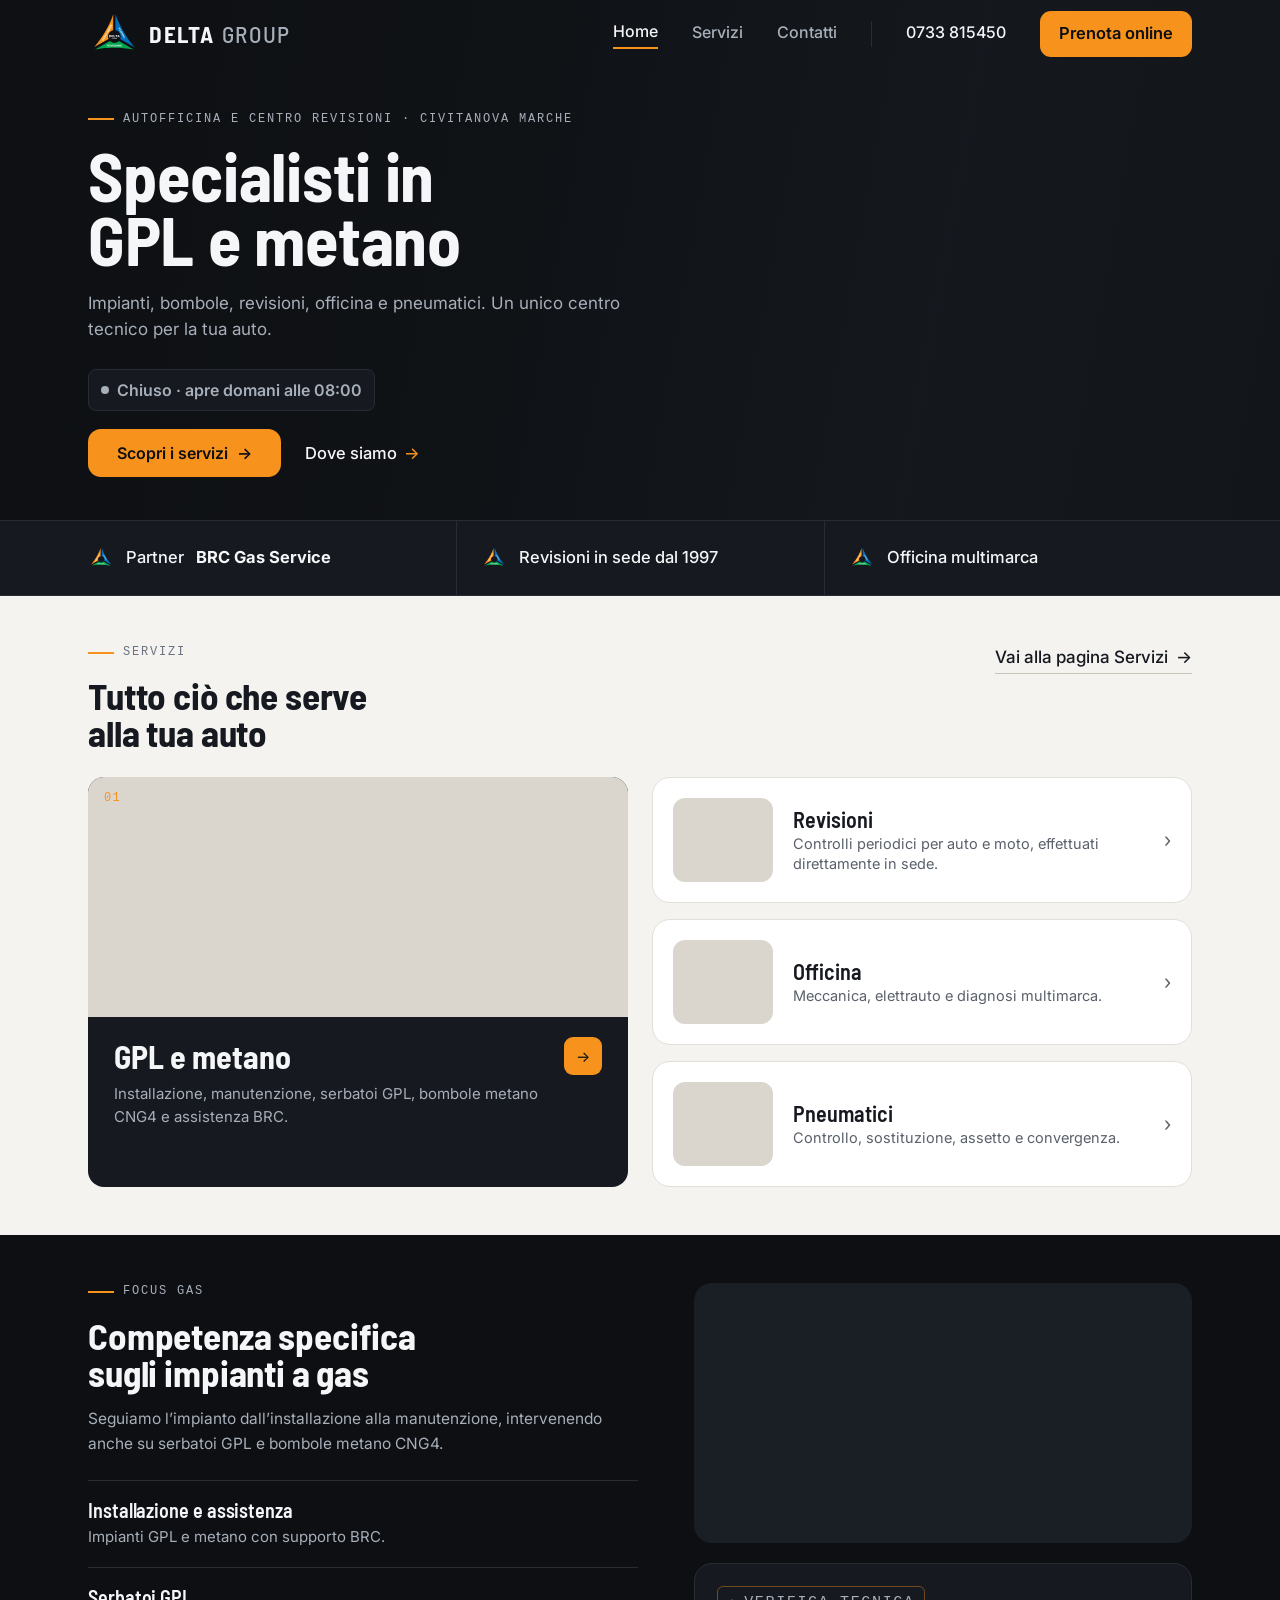
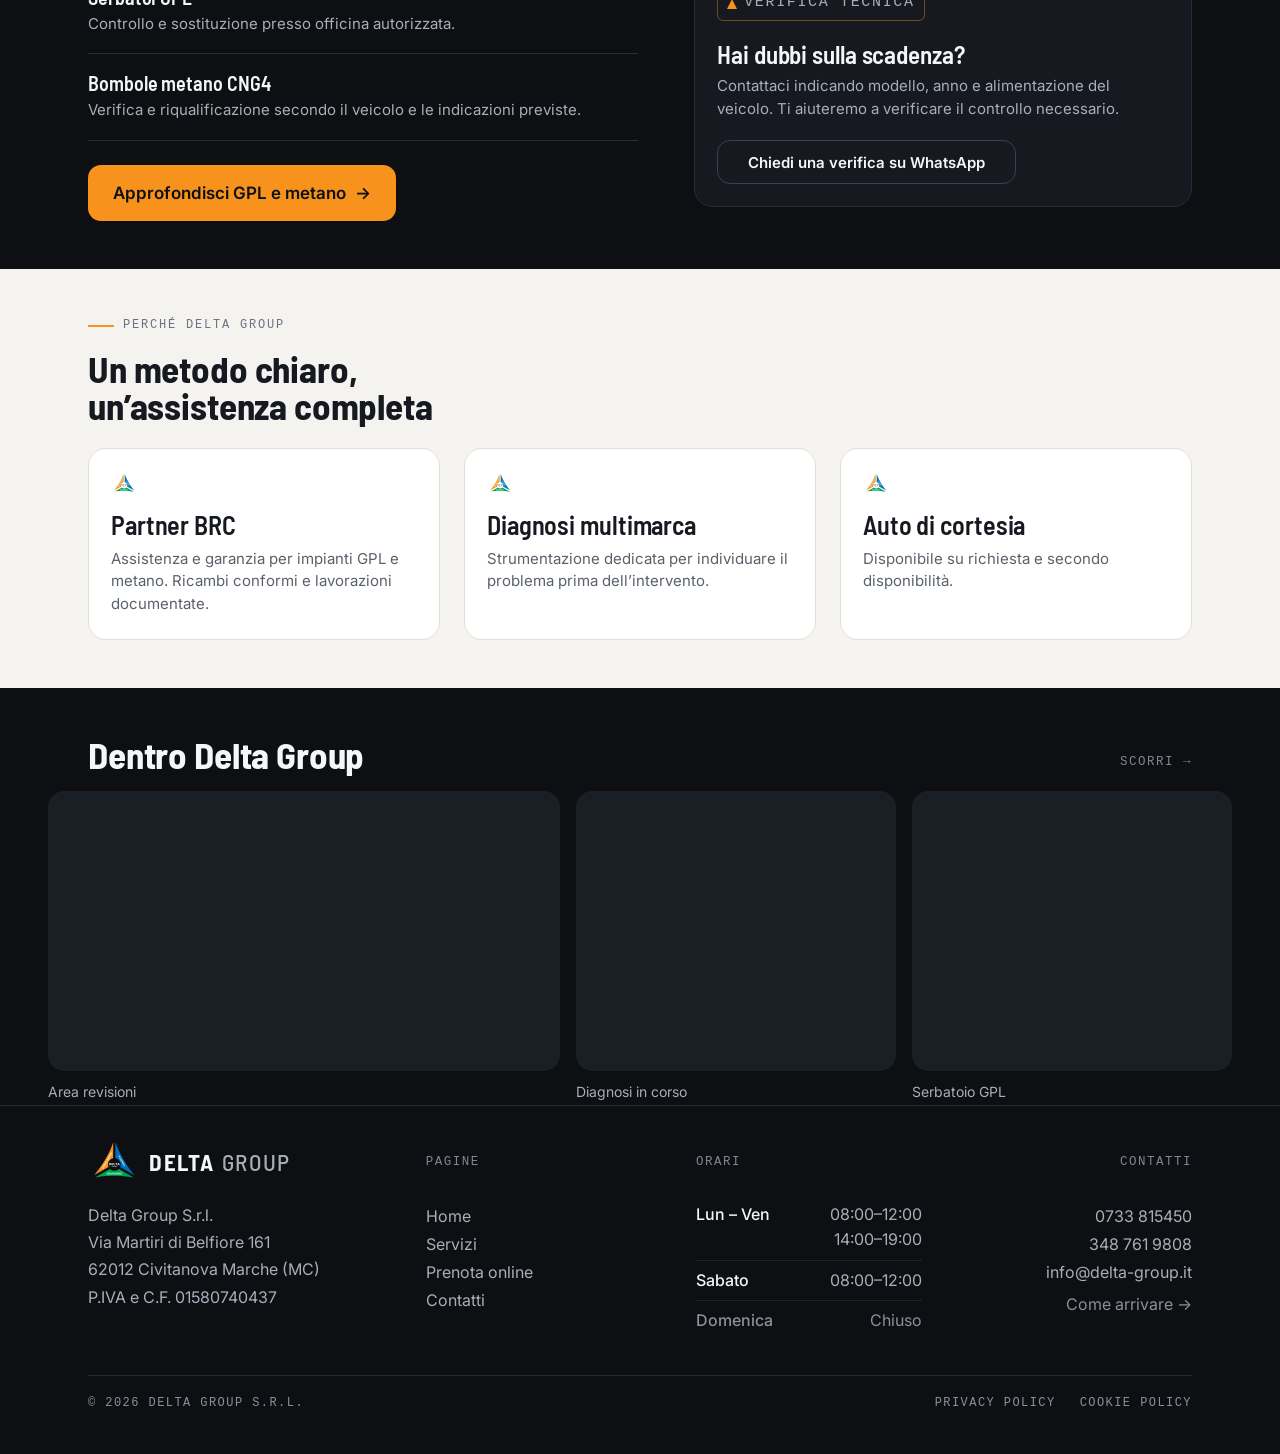
==== commit 14a75ebb: "change for policy" ====
--- a/index.html
+++ b/index.html
@@ -3,7 +3,7 @@
 <head>
 <meta charset="utf-8">
 <meta name="viewport" content="width=device-width, initial-scale=1">
-<title>Delta Group S.r.l. — Autofficina e centro revisioni a Civitanova Marche</title>
+<title>Autofficina e centro revisioni a Civitanova Marche | Delta Group</title>
 <meta name="description" content="Specialisti in impianti GPL e metano a Civitanova Marche: installazione, serbatoi, bombole CNG4, revisioni in sede, officina multimarca e pneumatici.">
 <meta name="theme-color" content="#0D0F12">
 <meta property="og:title" content="Delta Group S.r.l. — Autofficina e centro revisioni a Civitanova Marche">
@@ -24,8 +24,9 @@
 <meta property="og:image:alt" content="Delta Group S.r.l. — autofficina e centro revisioni a Civitanova Marche">
 <meta property="og:site_name" content="Delta Group S.r.l.">
 <meta name="twitter:card" content="summary_large_image">
-<link rel="apple-touch-icon" href="assets/img/logo-delta.png">
-<link rel="stylesheet" href="assets/css/style.css?v=4">
+<link rel="apple-touch-icon" href="assets/img/apple-touch-icon.png">
+<link rel="manifest" href="manifest.json">
+<link rel="stylesheet" href="assets/css/style.css?v=12">
 <script>/* lo splash si vede al massimo una volta al giorno: per chi torna spesso è solo attesa */
 (function(){var r=document.documentElement;try{var t=+localStorage.getItem('dg-splash')||0;if(Date.now()-t<86400000){r.className+=' no-splash';return}localStorage.setItem('dg-splash',String(Date.now()))}catch(e){}r.className+=' splashing'})();</script>
 </head>
@@ -104,7 +105,7 @@
     <div class="hero-shade"></div>
     <div class="wrap hero-inner">
       <p class="eyebrow"><span class="rule"></span>AUTOFFICINA E CENTRO REVISIONI · CIVITANOVA MARCHE</p>
-      <h1>Specialisti in<br>GPL e metano</h1>
+      <h1>Specialisti in <br>GPL e metano</h1>
       <p class="lede">Impianti, bombole, revisioni, officina e pneumatici. Un unico centro tecnico per la tua auto.</p>
       <p class="badge badge--dark js-stato" hidden><span class="dot"></span><span class="txt"></span></p>
       <div class="hero-cta">
@@ -114,6 +115,12 @@
     </div>
   </section>
 
+  <div class="notice" id="ferie" role="status" hidden>
+    <div class="wrap notice-inner">
+      <p></p>
+    </div>
+  </div>
+
   <section class="creds">
     <div class="wrap creds-grid">
       <p><span class="mark" aria-hidden="true"></span>Partner <strong>BRC Gas Service</strong></p>
@@ -127,7 +134,7 @@
       <div class="sec-head">
         <div>
           <p class="eyebrow eyebrow--dark"><span class="rule"></span>SERVIZI</p>
-          <h2>Tutto ciò che serve<br>alla tua auto</h2>
+          <h2>Tutto ciò che serve <br>alla tua auto</h2>
         </div>
         <a class="link-quiet" href="servizi.html">Vai alla pagina Servizi <span aria-hidden="true">→</span></a>
       </div>
@@ -164,7 +171,7 @@
     <div class="wrap focus-grid">
       <div>
         <p class="eyebrow"><span class="rule"></span>FOCUS GAS</p>
-        <h2>Competenza specifica<br>sugli impianti a gas</h2>
+        <h2>Competenza specifica <br>sugli impianti a gas</h2>
         <p class="lede">Seguiamo l’impianto dall’installazione alla manutenzione, intervenendo anche su serbatoi GPL e bombole metano CNG4.</p>
         <ol class="numlist">
           <li><div><h3>Installazione e assistenza</h3><p>Impianti GPL e metano con supporto BRC.</p></div></li>
@@ -188,7 +195,7 @@
   <section class="sec sec--light">
     <div class="wrap">
       <p class="eyebrow eyebrow--dark"><span class="rule"></span>PERCHÉ DELTA GROUP</p>
-      <h2>Un metodo chiaro,<br>un’assistenza completa</h2>
+      <h2>Un metodo chiaro, <br>un’assistenza completa</h2>
       <div class="why-grid">
         <div class="card"><span class="mark" aria-hidden="true"></span><h3>Partner BRC</h3><p>Assistenza e garanzia per impianti GPL e metano. Ricambi conformi e lavorazioni documentate.</p></div>
         <div class="card"><span class="mark" aria-hidden="true"></span><h3>Diagnosi multimarca</h3><p>Strumentazione dedicata per individuare il problema prima dell’intervento.</p></div>
@@ -292,7 +299,7 @@
     </div>
     <div class="footer-legal">
       <span class="footer-copy">© 2026 DELTA GROUP S.R.L.</span>
-      <span class="footer-links"><a href="privacy.html">PRIVACY POLICY</a><a href="cookie.html">COOKIE POLICY</a><button type="button" class="footer-cookie" data-cookie-reset>GESTISCI COOKIE</button></span>
+      <span class="footer-links"><a href="privacy.html">PRIVACY POLICY</a><a href="cookie.html">COOKIE POLICY</a></span>
     </div>
   </div>
 </footer>
@@ -309,17 +316,7 @@
   </a>
 </nav>
 
-<div class="cookie" id="cookie" hidden>
-  <div class="cookie-inner">
-    <p>Usiamo cookie tecnici. La mappa di Google viene caricata solo con il tuo consenso. <a href="cookie.html">Cookie Policy</a></p>
-    <div class="cookie-actions">
-      <button type="button" class="btn btn-primary btn-sm" id="cookieOk">Accetta</button>
-      <button type="button" class="btn btn-outline btn-sm" id="cookieNo">Solo necessari</button>
-    </div>
-  </div>
-</div>
-
-<script src="assets/js/dati.js?v=4" defer></script>
-<script src="assets/js/main.js?v=4" defer></script>
+<script src="assets/js/dati.js?v=12" defer></script>
+<script src="assets/js/main.js?v=12" defer></script>
 </body>
 </html>
--- a/assets/css/style.css
+++ b/assets/css/style.css
@@ -6,7 +6,7 @@
   --carbone:#0D0F12; --surface-d:#16191F; --surface-d2:#1A1F26; --border-d:#282D35; --border-d2:#3A414B;
   --text-d:#F4F6F8; --muted-d:#A7AFBA; --faint-d:#7E8794;
   --warm:#F4F3F0; --light:#EAE8E3; --white:#FFFFFF; --border-l:#E2DFD8; --border-l2:#DCD8D1;
-  --text-l:#16191F; --muted-l:#5A616B; --faint-l:#6E747C;
+  --text-l:#16191F; --muted-l:#5A616B; --faint-l:#5F656D;
   --accent:#F7931D; --accent-press:#E0820C; --accent-ink:#0D0F12;
   --cta:#0072BC; --cta-press:#00609F; --cta-ink:#FFFFFF;
   --green:#22C55E; --green-ink:#14532D; --red:#EF4444;
@@ -101,9 +101,11 @@
 
 /* ---------- Buttons ---------- */
 .btn{display:inline-flex;align-items:center;justify-content:center;gap:9px;min-height:56px;padding:0 24px;border:1px solid transparent;border-radius:var(--r-m);font-size:17px;font-weight:600;cursor:pointer;transition:background .15s ease,transform .12s ease,border-color .15s ease}
-.btn-primary{background:var(--cta);color:var(--cta-ink)}
-.btn-primary:hover{background:var(--cta-press)}
-.btn-primary:active{background:var(--cta-press);transform:scale(.985)}
+/* Azione primaria = arancio del marchio. Il blu resta ai link su fondo chiaro:
+   su carbone non arriverebbe al contrasto AA per il testo piccolo. */
+.btn-primary{background:var(--accent);color:var(--accent-ink)}
+.btn-primary:hover{background:var(--accent-press)}
+.btn-primary:active{background:var(--accent-press);transform:scale(.985)}
 .btn-outline{background:var(--surface-d);border-color:var(--border-d2);color:var(--text-d)}
 .btn-outline:active{background:#1E232B;transform:scale(.985)}
 .btn-dark{background:var(--surface-d);color:var(--text-d)}
@@ -115,7 +117,7 @@
 .link-arrow span{color:var(--accent)}
 .link-arrow:hover{color:var(--accent)}
 .link-quiet{display:inline-flex;align-items:center;gap:8px;font-size:17px;font-weight:500;color:var(--text-l);border-bottom:1px solid #C9C4B9;padding-bottom:3px;align-self:flex-start}
-.link-quiet:hover{color:var(--accent);border-color:var(--accent)}
+.link-quiet:hover{color:var(--cta);border-color:var(--cta)}
 
 /* ---------- Placeholder foto ---------- */
 /* Foto temporanee da Pexels: appena arrivano gli scatti reali, sostituire gli
@@ -148,7 +150,8 @@
 .sec{padding:24px 0 26px}
 .sec--dark{background:var(--carbone)}
 .sec--warm{background:var(--warm);color:var(--text-l)}
-.sec--light{background:var(--light);color:var(--text-l)}
+/* C2: un solo fondo chiaro. --light resta per gli incassi (mappa, placeholder, bordi). */
+.sec--light{background:var(--warm);color:var(--text-l)}
 .sec--flush{padding-bottom:12px}
 .sec h2{font-size:36px;line-height:1.03;margin-bottom:16px}
 .sec--warm h2,.sec--light h2{color:var(--text-l)}
@@ -226,9 +229,11 @@
 .map--tall{height:250px}
 .map-ph{position:absolute;inset:0;background:none!important}
 .map-ph::after{color:#3A414B;font-size:11px}
-.map-consent{position:absolute;left:0;right:0;bottom:0;padding:14px;background:rgba(244,243,240,.95);border-top:1px solid var(--border-l);display:flex;flex-direction:column;gap:10px;align-items:flex-start}
-.map-consent p{font-size:16px;line-height:1.45;color:#3A414B}
+/* OpenStreetMap: nessun cookie e nessun profilo pubblicitario, quindi la mappa
+   si carica da sola e non serve più una fascia di consenso. */
 .map iframe{position:absolute;inset:0;width:100%;height:100%;border:0}
+.map-credit{position:absolute;right:0;bottom:0;padding:3px 8px;background:rgba(244,243,240,.9);border-top-left-radius:8px;font:500 11px var(--f-mono);letter-spacing:.06em;color:#3A414B}
+.map-credit a{border-bottom:1px solid rgba(58,65,75,.4)}
 
 /* ---------- Pagina servizi ---------- */
 .anchor-nav{position:sticky;top:var(--header-h);z-index:40;background:var(--carbone);border-top:1px solid var(--border-d);border-bottom:1px solid var(--border-d)}
@@ -323,24 +328,24 @@
   transform:translateY(110%);opacity:0;transition:transform .28s cubic-bezier(.22,.7,.3,1),opacity .2s ease}
 .actionbar.is-visible{transform:none;opacity:1}
 .ab{min-height:56px;display:flex;flex-direction:column;align-items:center;justify-content:center;gap:3px;border-radius:12px;background:var(--surface-d);border:1px solid var(--border-d);font-size:13px;font-weight:600}
-.ab-primary{background:var(--cta);border-color:var(--cta);color:var(--cta-ink)}
+.ab-primary{background:var(--accent);border-color:var(--accent);color:var(--accent-ink)}
 .ab:active{transform:scale(.97)}
-.ab-primary:active{background:var(--cta-press)}
-
-/* ---------- Cookie ---------- */
-.cookie{position:fixed;left:0;right:0;bottom:0;z-index:80;background:var(--surface-d);border-top:1px solid var(--border-d);
-  padding:16px var(--gutter) calc(16px + env(safe-area-inset-bottom));box-shadow:0 -10px 30px rgba(0,0,0,.35)}
-.cookie[hidden]{display:none}
-.cookie-inner{max-width:1200px;margin:0 auto;display:flex;flex-direction:column;gap:13px}
-.cookie p{font-size:15.5px;line-height:1.5;color:var(--muted-d);text-wrap:pretty}
-.cookie a{color:var(--text-d);border-bottom:1px solid rgba(244,246,248,.3)}
-.cookie-actions{display:flex;gap:8px}
-.cookie-actions .btn{flex:1}
-/* la fascia cookie resta appoggiata alla barra azioni, senza animazioni di posizione.
-   Quando sta sopra la barra non deve avere il proprio safe-area in basso: su iOS quel
-   valore passa da 0 a ~34px quando la toolbar del browser si ritira durante lo scroll,
-   e il vuoto sotto ai pulsanti Accetta / Solo necessari cresceva di conseguenza. */
-@media (max-width:1023.98px){body.has-actionbar .cookie{bottom:var(--ab-h);padding-bottom:16px}}
+.ab-primary:active{background:var(--accent-press)}
+
+/* ---------- Avviso di chiusura per ferie (B5) ----------
+   Compare da solo nei giorni prima della chiusura e sparisce quando riapre.
+   Le date stanno in assets/js/dati.js. */
+.notice{background:var(--surface-d);border-top:1px solid var(--border-d);border-bottom:1px solid var(--border-d)}
+.notice[hidden]{display:none}
+.notice-inner{padding-top:14px;padding-bottom:15px}
+.notice p{font-size:16.5px;line-height:1.45;color:var(--text-d);text-wrap:pretty}
+.notice b{font-weight:600}
+/* stessa impaginazione degli occhielli: filetto arancione + etichetta monospace */
+.notice em{display:flex;align-items:center;gap:9px;font:500 12.5px var(--f-mono);letter-spacing:.12em;font-style:normal;color:var(--accent);margin-bottom:5px}
+.notice em::before{content:"";width:18px;height:2px;background:var(--accent);flex:none}
+@media (min-width:768px){
+  .notice-inner{padding-top:16px;padding-bottom:17px}
+}
 /* Mobile: sulla pagina servizi la fascia recapiti non serve, chiude la sezione aperta.
    Sulla prenotazione, allo stesso modo, il footer viene rimosso: si chiude sul riepilogo. */
 @media (max-width:767.98px){
@@ -354,10 +359,8 @@
   body[data-page="prenota"] main>.sec:last-child,
   body[data-page="contatti"] main>.sec:last-child{padding-bottom:calc(var(--ab-h) + 14px)}
 }
-body.has-cookie .actionbar{transform:none;opacity:1}
 /* mentre si compila un campo (tastiera aperta) la barra azioni si ritira */
 body.is-typing .actionbar{transform:translateY(110%);opacity:0;pointer-events:none}
-body.is-typing .cookie{bottom:0;padding-bottom:calc(16px + env(safe-area-inset-bottom))}
 
 /* ---------- Legali ---------- */
 .legal{color:var(--text-l)}
@@ -401,10 +404,6 @@
   .map{height:340px}
   .map--tall{height:380px}
   .stack{display:grid;grid-template-columns:1fr 1fr}
-  .cookie-inner{flex-direction:row;align-items:center;gap:32px}
-  .cookie p{flex:1}
-  .cookie-actions{flex:none}
-  .cookie-actions .btn{flex:none;white-space:nowrap}
 }
 
 /* =========================================================
@@ -417,8 +416,8 @@
   .nav-desktop{display:flex;align-items:center;gap:34px}
   .nav-desktop>a:not(.btn){font-size:16px;font-weight:500;color:var(--muted-d);padding-bottom:3px}
   .nav-desktop>a:not(.btn):hover{color:var(--text-d)}
-  .nav-desktop>a.btn-primary{color:var(--cta-ink)}
-  .nav-desktop>a.btn-primary:hover{background:var(--cta-press);color:var(--cta-ink)}
+  .nav-desktop>a.btn-primary{color:var(--accent-ink)}
+  .nav-desktop>a.btn-primary:hover{background:var(--accent-press);color:var(--accent-ink)}
   .nav-desktop>a.is-current{color:var(--text-d);border-bottom:2px solid var(--accent)}
   .nav-sep{width:1px;height:26px;background:var(--border-d)}
   .nav-tel{font-size:16px;font-weight:600;color:var(--text-d)!important}
@@ -478,8 +477,6 @@
   .contact-grid--page{grid-template-columns:1fr 1.1fr}
   .map{height:480px;min-height:0}
   .map--tall{height:330px}
-  .map-consent{flex-direction:row;align-items:center;justify-content:space-between;padding:20px 22px}
-  .map-consent p{max-width:420px}
 
   .anchor-nav{padding:0 0}
   .anchor-scroll{max-width:1200px;margin:0 auto;padding:0 var(--gutter);gap:32px;overflow:visible}
@@ -543,7 +540,9 @@
 .channel-lab{display:block;font:500 12px var(--f-mono);letter-spacing:.13em;color:#8A919B;margin-bottom:5px}
 .lab-more{display:none}
 @media (min-width:768px){.lab-more{display:inline}}
-.channel-val{display:block;font-family:var(--f-title);font-weight:600;font-size:29px;line-height:1.05;color:var(--text-d)}
+/* line-height in px, non unitless: l'e-mail ha un corpo più piccolo ma deve occupare
+   la stessa altezza di riga, altrimenti flex-end disallinea la sua etichetta. */
+.channel-val{display:block;font-family:var(--f-title);font-weight:600;font-size:29px;line-height:30px;color:var(--text-d)}
 .channel-val--mail{font-size:26px}
 .channel em{color:var(--accent);font-style:normal;font-size:18px;line-height:1;margin-bottom:4px}
 /* Mobile: due recapiti affiancati e l'e-mail a tutta larghezza */
@@ -554,7 +553,7 @@
   .channel:nth-child(2){border-left:1px solid var(--border-d);padding-left:14px}
   .channel:nth-child(3){grid-column:1 / -1}
   .channel-lab{font-size:11px;letter-spacing:.1em;margin-bottom:4px;white-space:nowrap}
-  .channel-val{font-size:21px}
+  .channel-val{font-size:21px;line-height:22px}
   .channel-val--mail{font-size:20px}
   .channel em{font-size:15px;margin-bottom:3px}
 }
@@ -569,7 +568,7 @@
 .hour-row{display:flex;align-items:center;gap:10px;padding:11px 0;border-bottom:1px solid var(--border-l2);font-size:16.5px}
 .hour-row .day{flex:none;min-width:94px;font-weight:500;color:var(--text-l)}
 .hour-row .val{flex:1;text-align:right;color:#3A414B;white-space:nowrap}
-.hour-row.is-off .day,.hour-row.is-off .val{color:#8A919B}
+.hour-row.is-off .day,.hour-row.is-off .val{color:var(--faint-l)}
 .hour-row .today{flex:none;padding:3px 7px;border-radius:5px;background:var(--surface-d);font:500 11px var(--f-mono);letter-spacing:.1em;color:var(--accent)}
 @media (min-width:768px){
   .channels-grid{display:grid;grid-template-columns:1fr 1fr 1fr}
@@ -579,7 +578,7 @@
 }
 @media (min-width:1024px){
   .channel{padding:26px 40px 28px}
-  .channel-val{font-size:34px}
+  .channel-val{font-size:34px;line-height:36px}
   .channel-val--mail{font-size:29px}
   .sede-title{font-size:30px}
   .sede-city,.hour-row{font-size:15px}
@@ -718,14 +717,24 @@
 @supports (backdrop-filter:blur(3px)){.loader{backdrop-filter:blur(3px)}}
 .loader[hidden]{display:none}
 .loader-box{max-width:360px}
-.loader-mark{display:block;width:76px;height:76px;margin:0 auto 24px;animation:dgSpin 1.15s linear infinite}
-.loader-mark img{width:100%;height:100%}
-@keyframes dgSpin{to{transform:rotate(360deg)}}
+/* I tre pezzi del marchio si ricompongono e si separano, in ciclo: stessa idea
+   dello splash d'ingresso. Prima girava di 360°, gesto goffo per un triangolo. */
+.loader-mark{position:relative;display:block;width:76px;height:76px;margin:0 auto 24px}
+.loader-mark i{position:absolute;left:50%;top:50%;width:0;height:0;border-left:13px solid transparent;border-right:13px solid transparent;border-bottom:23px solid currentColor;margin:-11px 0 0 -13px;animation:dgAssemble 2.1s cubic-bezier(.3,.72,.28,1) infinite both}
+/* --fx/--fy: posizione a marchio composto · --dx/--dy: pezzi separati */
+.loader-mark i:nth-child(1){color:var(--accent);--fx:-13px;--fy:12px;--dx:-42px;--dy:32px}
+.loader-mark i:nth-child(2){color:var(--cta);--fx:13px;--fy:12px;--dx:42px;--dy:32px;animation-delay:.1s}
+.loader-mark i:nth-child(3){color:#00A54F;--fx:0px;--fy:-12px;--dx:0px;--dy:-42px;animation-delay:.2s}
+@keyframes dgAssemble{
+  0%{transform:translate(var(--dx),var(--dy)) scale(.8);opacity:0}
+  28%,64%{transform:translate(var(--fx),var(--fy)) scale(1);opacity:1}
+  100%{transform:translate(var(--dx),var(--dy)) scale(.8);opacity:0}
+}
 .loader-lab{margin:0 0 10px;font:500 12px var(--f-mono);letter-spacing:.14em;color:var(--accent)}
 .loader-title{font-family:var(--f-title);font-weight:700;font-size:30px;line-height:1.04;color:var(--text-d);margin:0}
 .loader-note{margin:11px 0 0;font-size:15.5px;line-height:1.5;color:var(--muted-d)}
-@media (min-width:1024px){.loader-title{font-size:34px}.loader-mark{width:86px;height:86px}}
-@media (prefers-reduced-motion:reduce){.loader-mark{animation-duration:2.6s}}
+@media (min-width:1024px){.loader-title{font-size:34px}}
+@media (prefers-reduced-motion:reduce){.loader-mark i{animation:none;opacity:1;transform:none}}
 
 
 /* =========================================================
@@ -752,11 +761,6 @@
 /* pagina corrente nel menu mobile */
 .drawer-nav a.is-current span,.drawer-nav a.is-current em{color:var(--accent)}
 
-/* revoca del consenso: pulsante nella fascia legale */
-.footer-cookie{all:unset;box-sizing:border-box;cursor:pointer;font:500 12px var(--f-mono);letter-spacing:.12em;color:#8A919B}
-.footer-cookie:hover{color:var(--accent)}
-.footer-cookie:focus-visible{outline:3px solid var(--accent);outline-offset:3px;border-radius:4px}
-
 /* stato aperto/chiuso mostrato anche nell'hero della home */
 .hero .badge{margin-bottom:18px}
 
@@ -773,3 +777,33 @@
 
 /* messaggio di errore/esito annunciato ai lettori di schermo senza spostare il layout */
 .form-msg[hidden]{display:none}
+
+/* i link dentro i testi correnti devono vedersi: la regola generale è a{color:inherit} */
+.legal a:not(.btn),.link-testo{color:var(--text-l);border-bottom:1px solid #C9C4B9;padding-bottom:1px}
+.legal a:not(.btn):hover,.link-testo:hover{color:var(--accent);border-color:var(--accent)}
+.sec--dark .legal a:not(.btn),.sec--dark .link-testo{color:var(--text-d);border-color:var(--border-d2)}
+.legal .lede{margin-bottom:6px}
+.legal .acc-body{padding:0;animation:none}
+.legal code{background:rgba(22,25,31,.06);padding:1px 5px;border-radius:4px}
+
+/* =========================================================
+   STAMPA — riepilogo prenotazione, recapiti, testi legali
+   ========================================================= */
+@media print{
+  @page{margin:14mm}
+  html,body{background:#fff!important;color:#000!important;font-size:11pt}
+  .site-header,.actionbar,.drawer,.loader,.splash,.anchor-nav,.skip,
+  .hero-media,.hero-shade,.gallery,.map,.bk-ok-actions,.steps{display:none!important}
+  .sec,.page-head,.channels,.site-footer{background:#fff!important;color:#000!important;padding:0 0 10mm!important;border:0!important}
+  .sec h2,.sec h3,.page-head h1,.bk-ok h2,.legal h2{color:#000!important}
+  .lede,.legal p,.card p,.footer-hours,.footer-addr,.channel-val,.acc-body p{color:#1a1a1a!important}
+  .wrap{max-width:none;padding:0}
+  .card,.bk-ok,.bk-card,.note,.acc--boxed{border:1px solid #bbb!important;background:#fff!important;box-shadow:none!important}
+  .bk-ok-logo{width:90px;height:90px}
+  .reveal{opacity:1!important;transform:none!important}
+  .sec[hidden]{display:block!important}
+  /* l'indirizzo dei link esterni va stampato, altrimenti sulla carta è muto */
+  .legal a[href^="http"]::after,.footer-map::after{content:" (" attr(href) ")";font-size:9pt;color:#555}
+  .site-footer{border-top:1px solid #bbb!important;padding-top:6mm!important}
+  .footer-col--nav{display:none!important}
+}
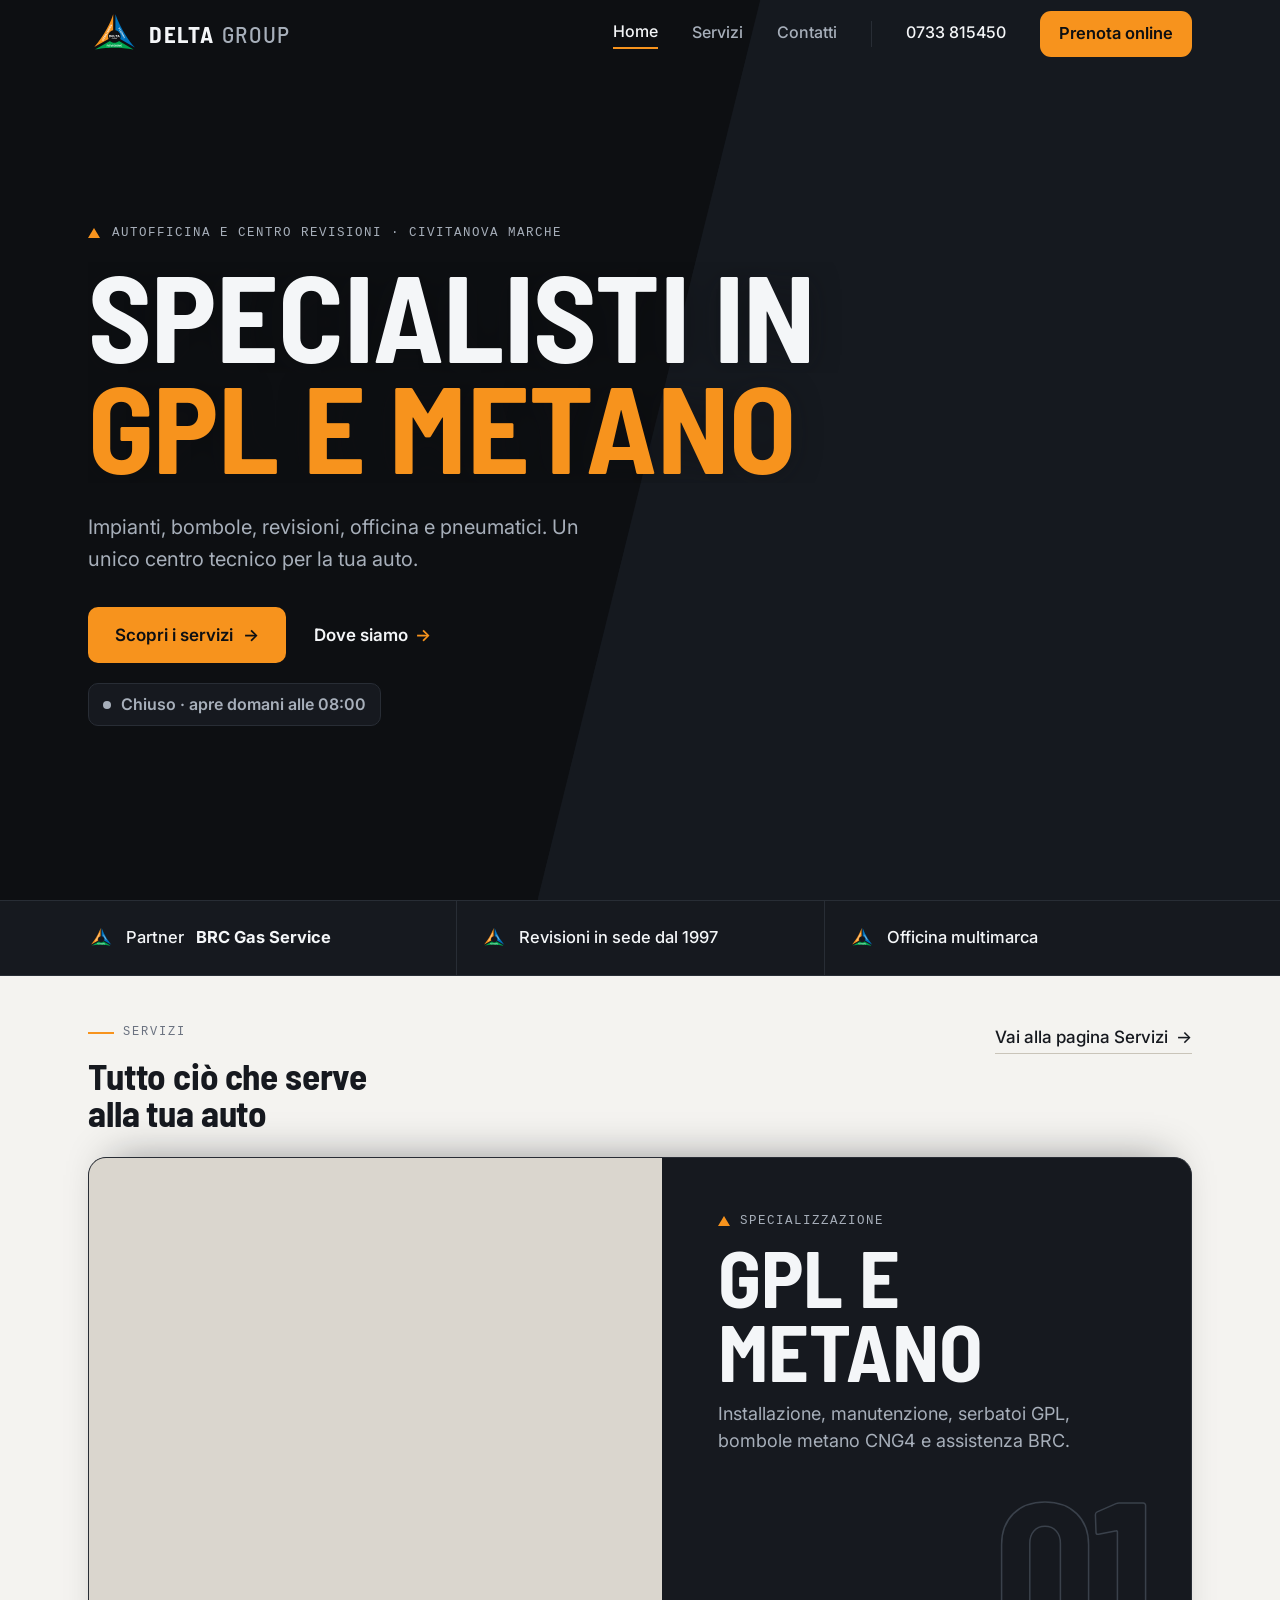
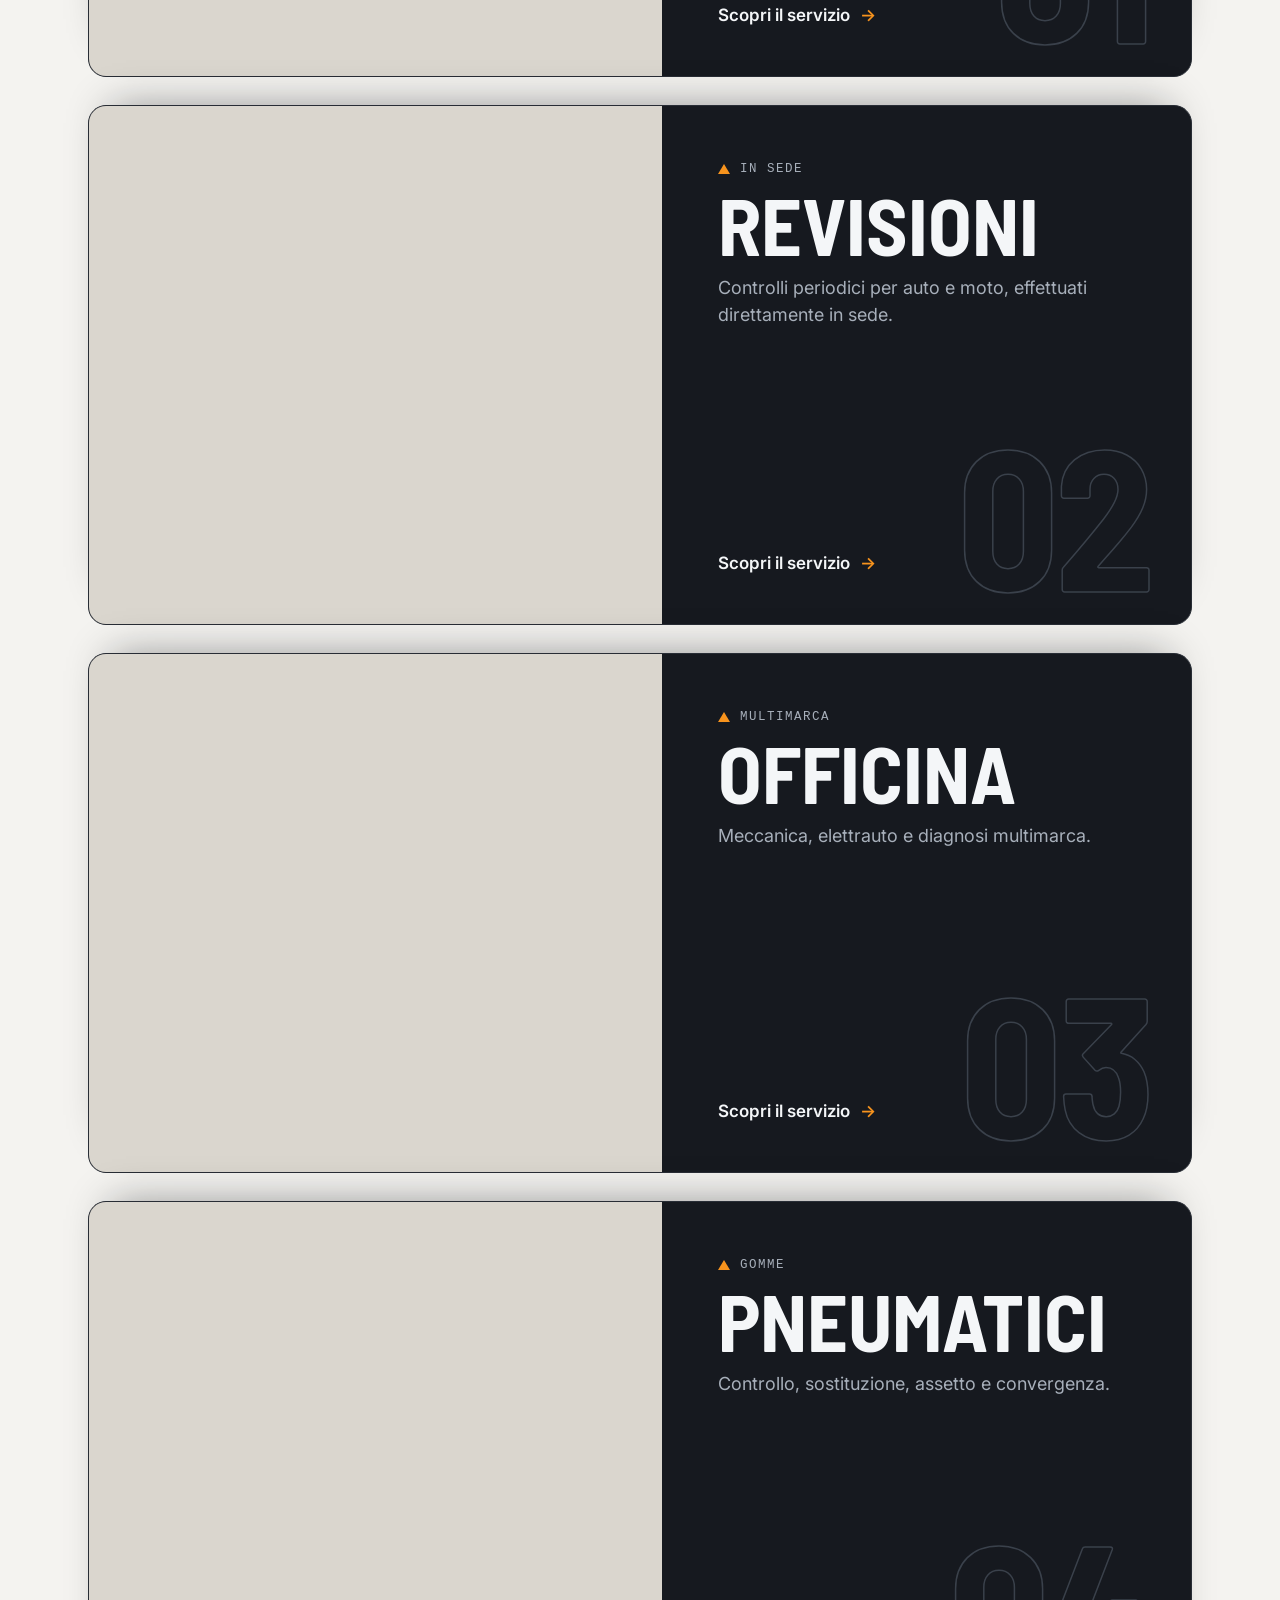
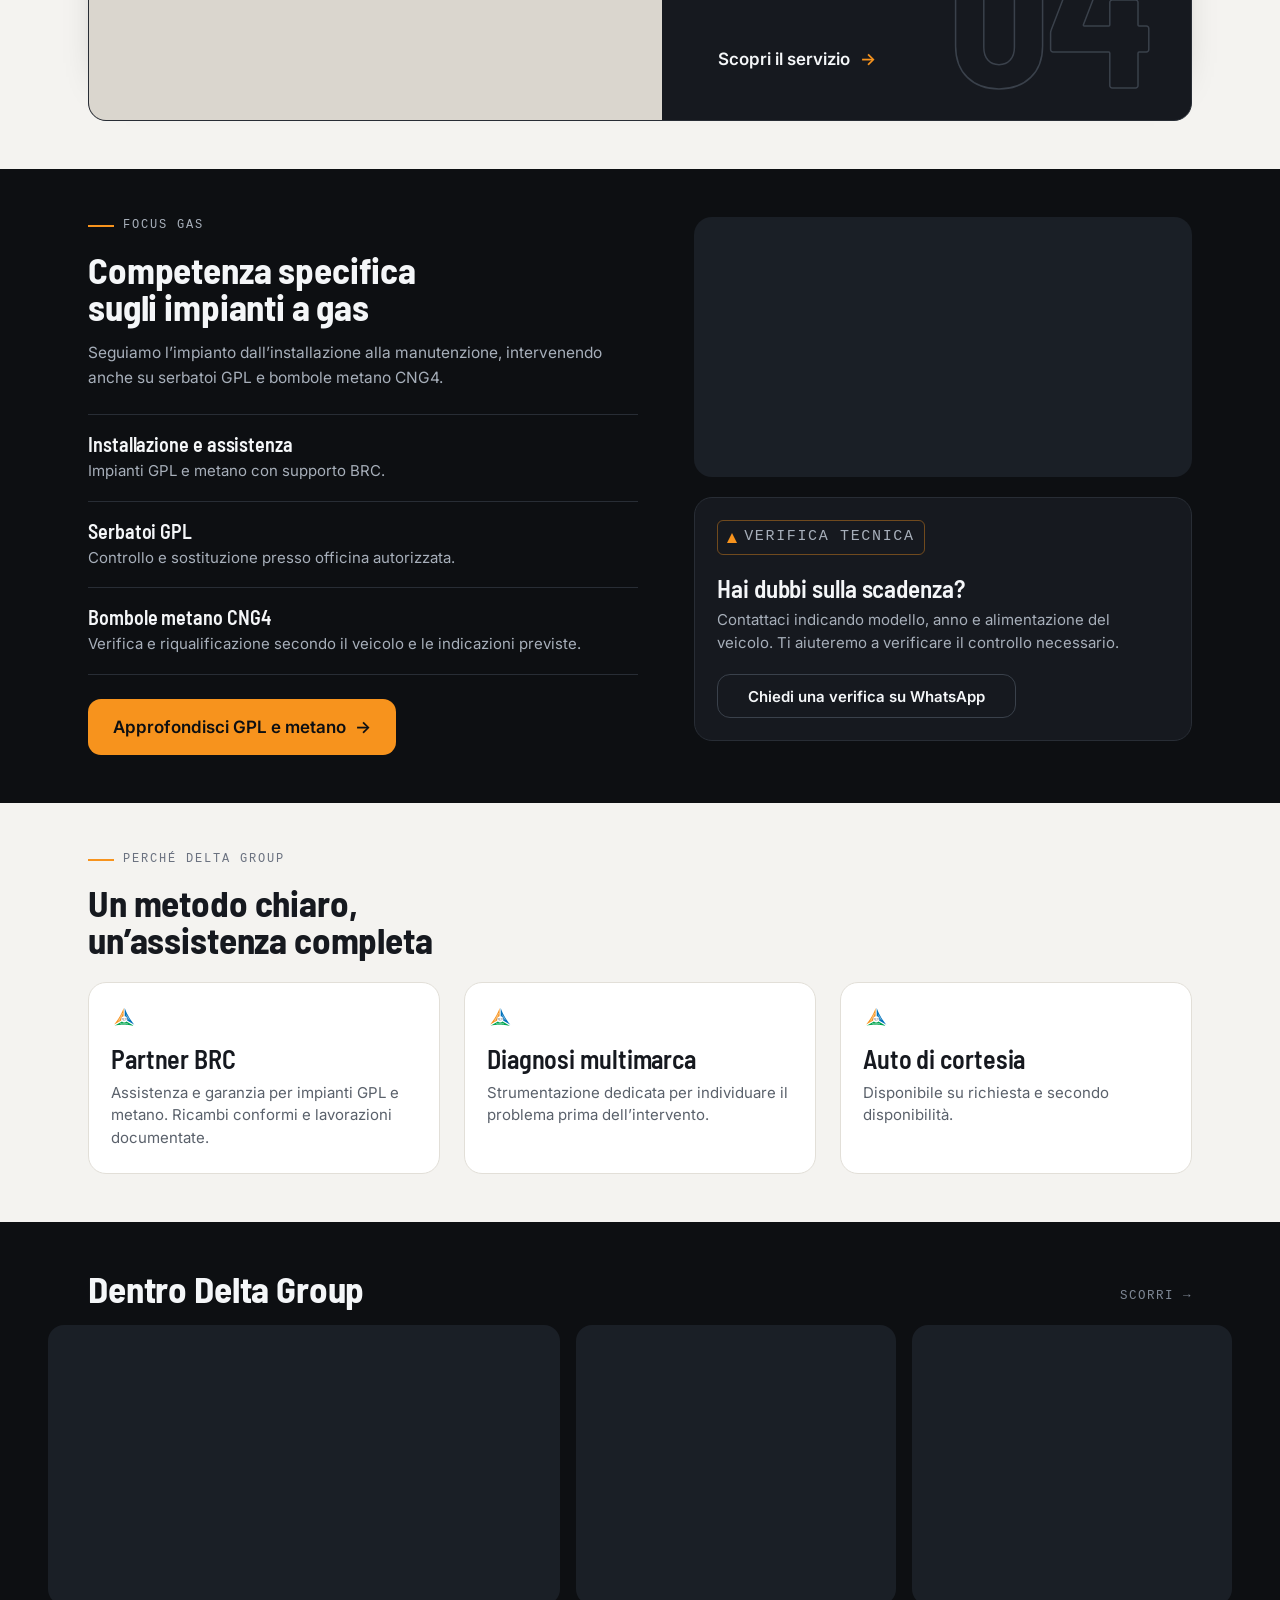
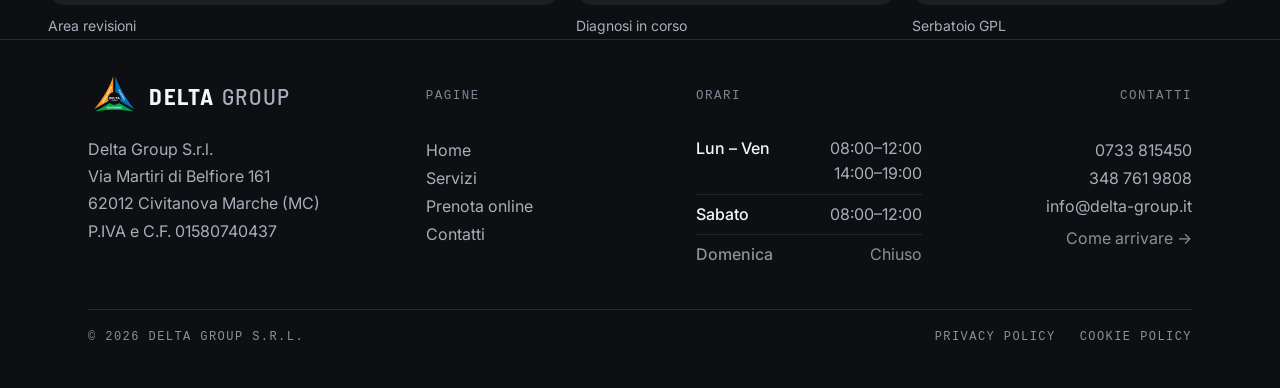
==== commit 1f7096c2: "Home: hero con foto a taglio diagonale e servizi a carte impilate - Hero "Specialisti in GPL e metan" ====
--- a/index.html
+++ b/index.html
@@ -26,7 +26,7 @@
 <meta name="twitter:card" content="summary_large_image">
 <link rel="apple-touch-icon" href="assets/img/apple-touch-icon.png">
 <link rel="manifest" href="manifest.json">
-<link rel="stylesheet" href="assets/css/style.css?v=12">
+<link rel="stylesheet" href="assets/css/style.css?v=13">
 <script>/* lo splash si vede al massimo una volta al giorno: per chi torna spesso è solo attesa */
 (function(){var r=document.documentElement;try{var t=+localStorage.getItem('dg-splash')||0;if(Date.now()-t<86400000){r.className+=' no-splash';return}localStorage.setItem('dg-splash',String(Date.now()))}catch(e){}r.className+=' splashing'})();</script>
 </head>
@@ -102,16 +102,15 @@
 <main id="main">
   <section class="hero">
     <div class="hero-media ph" role="img" aria-label="Ingresso dell'officina Delta Group con un'auto sul ponte sollevatore" style="background-image:url('https://images.pexels.com/photos/33814734/pexels-photo-33814734.jpeg?auto=compress&cs=tinysrgb&w=1600')" data-ph="FOTO-01-HERO · INGRESSO OFFICINA, AUTO SUL PONTE"></div>
-    <div class="hero-shade"></div>
     <div class="wrap hero-inner">
-      <p class="eyebrow"><span class="rule"></span>AUTOFFICINA E CENTRO REVISIONI · CIVITANOVA MARCHE</p>
-      <h1>Specialisti in <br>GPL e metano</h1>
+      <p class="eyebrow"><span class="tri" aria-hidden="true"></span>AUTOFFICINA E CENTRO REVISIONI · CIVITANOVA MARCHE</p>
+      <h1><span class="ln"><span>Specialisti in</span></span> <span class="ln ln--accent"><span>GPL e metano</span></span></h1>
       <p class="lede">Impianti, bombole, revisioni, officina e pneumatici. Un unico centro tecnico per la tua auto.</p>
-      <p class="badge badge--dark js-stato" hidden><span class="dot"></span><span class="txt"></span></p>
       <div class="hero-cta">
         <a class="btn btn-primary" href="servizi.html">Scopri i servizi <span aria-hidden="true">→</span></a>
         <a class="link-arrow" href="contatti.html">Dove siamo <span aria-hidden="true">→</span></a>
       </div>
+      <p class="badge badge--dark js-stato" hidden><span class="dot"></span><span class="txt"></span></p>
     </div>
   </section>
 
@@ -138,31 +137,47 @@
         </div>
         <a class="link-quiet" href="servizi.html">Vai alla pagina Servizi <span aria-hidden="true">→</span></a>
       </div>
-      <div class="serv-grid">
-        <a class="card-main" href="servizi.html#gpl">
-          <span class="card-main-media ph" style="background-image:url('https://images.pexels.com/photos/8985456/pexels-photo-8985456.jpeg?auto=compress&cs=tinysrgb&w=1200')" data-ph="FOTO-02-GPL · MONTAGGIO IMPIANTO BRC"><i class="num">01</i></span>
-          <span class="card-main-body">
-            <span class="card-main-title"><strong>GPL e metano</strong><em aria-hidden="true">→</em></span>
-            <span class="card-main-text">Installazione, manutenzione, serbatoi GPL, bombole metano CNG4 e assistenza BRC.</span>
+      <div class="svc-stack">
+        <a class="svc" href="servizi.html#gpl" style="--i:0">
+          <span class="svc-media"><span class="svc-img ph" style="background-image:url('https://images.pexels.com/photos/8985456/pexels-photo-8985456.jpeg?auto=compress&cs=tinysrgb&w=1400')" data-ph="FOTO-02-GPL · MONTAGGIO IMPIANTO BRC"></span></span>
+          <span class="svc-body">
+            <span class="svc-num outline-num" aria-hidden="true">01</span>
+            <span class="svc-kicker"><span class="tri" aria-hidden="true"></span>SPECIALIZZAZIONE</span>
+            <span class="svc-title">GPL e metano</span>
+            <span class="svc-text">Installazione, manutenzione, serbatoi GPL, bombole metano CNG4 e assistenza BRC.</span>
+            <span class="svc-go">Scopri il servizio <span aria-hidden="true">→</span></span>
           </span>
         </a>
-        <div class="serv-rows">
-          <a class="row-service" href="servizi.html#revisioni">
-            <span class="row-thumb ph-s" aria-hidden="true" style="background-image:url('https://images.pexels.com/photos/33814736/pexels-photo-33814736.jpeg?auto=compress&cs=tinysrgb&w=200')"></span>
-            <span class="row-body"><span class="row-title">Revisioni</span><span class="row-text">Controlli periodici per auto e moto, effettuati direttamente in sede.</span></span>
-            <em aria-hidden="true">›</em>
-          </a>
-          <a class="row-service" href="servizi.html#officina">
-            <span class="row-thumb ph-s" aria-hidden="true" style="background-image:url('https://images.pexels.com/photos/5158091/pexels-photo-5158091.jpeg?auto=compress&cs=tinysrgb&w=200')"></span>
-            <span class="row-body"><span class="row-title">Officina</span><span class="row-text">Meccanica, elettrauto e diagnosi multimarca.</span></span>
-            <em aria-hidden="true">›</em>
-          </a>
-          <a class="row-service" href="servizi.html#pneumatici">
-            <span class="row-thumb ph-s" aria-hidden="true" style="background-image:url('https://images.pexels.com/photos/4116170/pexels-photo-4116170.jpeg?auto=compress&cs=tinysrgb&w=200')"></span>
-            <span class="row-body"><span class="row-title">Pneumatici</span><span class="row-text">Controllo, sostituzione, assetto e convergenza.</span></span>
-            <em aria-hidden="true">›</em>
-          </a>
-        </div>
+        <a class="svc" href="servizi.html#revisioni" style="--i:1">
+          <span class="svc-media"><span class="svc-img ph" style="background-image:url('https://images.pexels.com/photos/33814736/pexels-photo-33814736.jpeg?auto=compress&cs=tinysrgb&w=1400')" data-ph="FOTO-03-REVISIONI · AREA REVISIONI IN SEDE"></span></span>
+          <span class="svc-body">
+            <span class="svc-num outline-num" aria-hidden="true">02</span>
+            <span class="svc-kicker"><span class="tri" aria-hidden="true"></span>IN SEDE</span>
+            <span class="svc-title">Revisioni</span>
+            <span class="svc-text">Controlli periodici per auto e moto, effettuati direttamente in sede.</span>
+            <span class="svc-go">Scopri il servizio <span aria-hidden="true">→</span></span>
+          </span>
+        </a>
+        <a class="svc" href="servizi.html#officina" style="--i:2">
+          <span class="svc-media"><span class="svc-img ph" style="background-image:url('https://images.pexels.com/photos/5158091/pexels-photo-5158091.jpeg?auto=compress&cs=tinysrgb&w=1400')" data-ph="FOTO-08-OFFICINA · TESTER COLLEGATO"></span></span>
+          <span class="svc-body">
+            <span class="svc-num outline-num" aria-hidden="true">03</span>
+            <span class="svc-kicker"><span class="tri" aria-hidden="true"></span>MULTIMARCA</span>
+            <span class="svc-title">Officina</span>
+            <span class="svc-text">Meccanica, elettrauto e diagnosi multimarca.</span>
+            <span class="svc-go">Scopri il servizio <span aria-hidden="true">→</span></span>
+          </span>
+        </a>
+        <a class="svc" href="servizi.html#pneumatici" style="--i:3">
+          <span class="svc-media"><span class="svc-img ph" style="background-image:url('https://images.pexels.com/photos/4116170/pexels-photo-4116170.jpeg?auto=compress&cs=tinysrgb&w=1400')" data-ph="FOTO-09-PNEUMATICI · EQUILIBRATRICE"></span></span>
+          <span class="svc-body">
+            <span class="svc-num outline-num" aria-hidden="true">04</span>
+            <span class="svc-kicker"><span class="tri" aria-hidden="true"></span>GOMME</span>
+            <span class="svc-title">Pneumatici</span>
+            <span class="svc-text">Controllo, sostituzione, assetto e convergenza.</span>
+            <span class="svc-go">Scopri il servizio <span aria-hidden="true">→</span></span>
+          </span>
+        </a>
       </div>
     </div>
   </section>
@@ -316,7 +331,7 @@
   </a>
 </nav>
 
-<script src="assets/js/dati.js?v=12" defer></script>
-<script src="assets/js/main.js?v=12" defer></script>
+<script src="assets/js/dati.js?v=13" defer></script>
+<script src="assets/js/main.js?v=13" defer></script>
 </body>
 </html>
--- a/assets/css/style.css
+++ b/assets/css/style.css
@@ -16,6 +16,7 @@
   --gutter:20px; --header-h:58px; --r-s:10px; --r-m:13px; --r-l:15px;
   /* altezza della barra azioni: fissa, non misurata, così nulla si muove durante lo scroll */
   --ab-h:calc(84px + env(safe-area-inset-bottom));
+  --ease:cubic-bezier(.2,.75,.25,1); --r-xl:18px;
 }
 
 *,*::before,*::after{box-sizing:border-box}
@@ -130,16 +131,64 @@
 .sec--warm .ph::after,.sec--light .ph::after{color:#6B7280}
 .hero-media.ph::after,.map-ph.ph::after{color:rgba(167,175,186,.85)}
 
-/* ---------- Hero ---------- */
-.hero{position:relative;height:660px;overflow:hidden;display:flex;align-items:flex-end}
-.hero-media{position:absolute;inset:0}
-.hero-media.ph::after{align-items:flex-start;justify-content:flex-start;padding:78px var(--gutter) 0;text-align:left;max-width:290px}
-.hero-shade{position:absolute;inset:0;background:linear-gradient(180deg,rgba(13,15,18,.78) 0%,rgba(13,15,18,.38) 26%,rgba(13,15,18,.86) 72%,var(--carbone) 100%)}
-.hero-inner{position:relative;width:100%;padding-bottom:30px}
-.hero h1{font-size:52px;line-height:.98;margin-bottom:14px}
-.hero .lede{max-width:330px;margin-bottom:22px}
-.hero-cta{display:flex;flex-direction:column;align-items:flex-start;gap:2px}
-.hero-cta .btn{width:100%}
+/* ---------- Hero ----------
+   La foto si interrompe a metà con un taglio diagonale, come il lato del delta:
+   in alto su telefono e tablet, sul lato destro su desktop. Le animazioni
+   d'ingresso partono una volta sola e aspettano la fine dello splash. */
+.hero{position:relative;display:flex;flex-direction:column;justify-content:flex-end;min-height:100vh;padding-top:49vh;overflow:hidden;background:var(--carbone)}
+@supports (min-height:100svh){.hero{min-height:100svh;padding-top:47svh}}
+.hero-media{position:absolute;left:0;right:0;top:0;height:46vh;clip-path:polygon(0 0,100% 0,100% 78%,0 100%);box-shadow:inset 0 0 0 100vmax rgba(13,15,18,.22);animation:heroOpen 1.3s var(--ease) .1s both}
+@supports (height:100svh){.hero-media{height:44svh}}
+@keyframes heroOpen{from{clip-path:polygon(0 0,100% 0,100% 0,0 0)}to{clip-path:polygon(0 0,100% 0,100% 78%,0 100%)}}
+@keyframes heroOpenWide{from{clip-path:polygon(100% 0,100% 0,100% 100%,100% 100%)}to{clip-path:polygon(30% 0,100% 0,100% 100%,0 100%)}}
+@keyframes heroLine{from{transform:translateY(105%)}to{transform:none}}
+@keyframes heroRise{from{opacity:0;transform:translateY(16px)}to{opacity:1;transform:none}}
+.hero-media.ph::after{padding-top:var(--header-h)}
+.hero-inner{position:relative;z-index:1;width:100%;padding-bottom:32px}
+.hero .eyebrow{align-items:center;gap:12px;margin:0 0 20px;font-size:12.5px;letter-spacing:.12em;animation:heroRise .7s var(--ease) .35s both}
+.hero .tri{border-left-width:6px;border-right-width:6px}
+.hero h1{font-size:clamp(40px,11.6vw,64px);line-height:.9;margin-bottom:20px;text-transform:uppercase;letter-spacing:-.005em;text-wrap:balance}
+.hero .ln{display:block;overflow:hidden;padding-bottom:.04em}
+.hero .ln>span{display:block;animation:heroLine .9s var(--ease) both}
+.hero .ln:nth-child(1)>span{animation-delay:.45s}
+.hero .ln:nth-child(2)>span{animation-delay:.55s}
+.hero .ln--accent>span{color:var(--accent)}
+.hero .lede{max-width:56ch;margin-bottom:24px;animation:heroRise .8s var(--ease) .7s both}
+.hero-cta{display:flex;flex-direction:column;align-items:stretch;gap:4px;animation:heroRise .8s var(--ease) .8s both}
+.hero-cta .link-arrow{justify-content:center;font-size:17px;font-weight:600;transition:color .2s ease}
+.hero-cta .link-arrow>span{display:inline-block;transition:transform .3s var(--ease)}
+.hero-cta .link-arrow:hover>span{transform:translateX(5px)}
+.hero .badge{margin:20px 0 18px;padding:8px 14px;gap:10px;border-radius:var(--r-s);animation:heroRise .8s var(--ease) .9s both}
+/* pulsante: il colore pieno entra in diagonale al passaggio del mouse */
+.hero .btn{position:relative;gap:10px;min-height:56px;padding:0 26px;border-radius:var(--r-s);font-size:17px;white-space:nowrap;overflow:hidden;isolation:isolate;
+  transition:color .25s ease,border-color .25s ease,transform .2s var(--ease)}
+.hero .btn>span[aria-hidden]{display:inline-block;transition:transform .3s var(--ease)}
+.hero .btn:hover>span[aria-hidden]{transform:translateX(5px)}
+.hero .btn::before{content:"";position:absolute;top:0;bottom:0;left:-15%;width:130%;z-index:-1;background:var(--accent-press);transform:translateX(-101%) skewX(-18deg);transform-origin:left;transition:transform .45s var(--ease)}
+.hero .btn:hover::before{transform:translateX(0) skewX(-18deg)}
+.hero .btn-primary:hover{background:var(--accent)}
+.hero .btn:active{transform:scale(.985)}
+html.splashing .hero *,html.splashing .hero-media{animation-play-state:paused!important}
+@media (min-width:768px){
+  .hero{padding-top:54vh}
+  @supports (min-height:100svh){.hero{padding-top:54svh}}
+  .hero-media{height:52vh}
+  @supports (height:100svh){.hero-media{height:52svh}}
+  .hero h1{font-size:96px}
+  .hero .lede{font-size:19px}
+  .hero-inner{padding-bottom:56px}
+  .hero-cta{flex-direction:row;align-items:center;gap:28px}
+}
+@media (min-width:1024px){
+  .hero{min-height:760px;padding-top:var(--header-h);justify-content:center}
+  @supports (min-height:100svh){.hero{min-height:max(720px,min(100svh,960px));padding-top:var(--header-h)}}
+  .hero-media{left:auto;right:0;top:0;bottom:0;height:auto;width:58%;clip-path:polygon(30% 0,100% 0,100% 100%,0 100%);box-shadow:inset 0 0 0 100vmax rgba(13,15,18,.34);animation-name:heroOpenWide}
+  @supports (height:100svh){.hero-media{height:auto}}
+  .hero-inner{padding-bottom:0}
+  .hero h1{font-size:clamp(104px,9.6vw,148px);line-height:.86;margin-bottom:28px;text-shadow:0 2px 30px rgba(13,15,18,.35)}
+  .hero .lede{max-width:40ch;font-size:20px;line-height:1.6;margin-bottom:32px}
+  .hero-inner>*:not(h1){max-width:560px}
+}
 
 /* ---------- Credenziali ---------- */
 .creds{background:var(--surface-d);border-top:1px solid var(--border-d);border-bottom:1px solid var(--border-d)}
@@ -164,24 +213,43 @@
 .page-head--short{padding-bottom:34px}
 
 /* ---------- Servizi home ---------- */
-.serv-grid{display:flex;flex-direction:column;gap:12px}
-.card-main{display:block;background:var(--surface-d);border-radius:16px;overflow:hidden;transition:transform .14s ease}
-.card-main:active{transform:scale(.99)}
-.card-main-media{display:block;height:158px;position:relative}
-.card-main-media .num{position:absolute;top:14px;left:16px;font:500 12px var(--f-mono);letter-spacing:.1em;color:var(--accent);font-style:normal;z-index:1}
-.card-main-body{display:block;padding:18px 18px 20px}
-.card-main-title{display:flex;align-items:center;justify-content:space-between;gap:12px;margin-bottom:8px}
-.card-main-title strong{font-family:var(--f-title);font-weight:700;font-size:28px;line-height:1;color:var(--text-d)}
-.card-main-title em{width:34px;height:34px;border-radius:9px;background:var(--accent);color:var(--accent-ink);display:flex;align-items:center;justify-content:center;font-style:normal;flex:none}
-.card-main-text{display:block;font-size:16.5px;line-height:1.5;color:var(--muted-d);max-width:290px}
-.serv-rows{display:flex;flex-direction:column;gap:8px}
-.row-service{display:flex;align-items:center;gap:14px;padding:14px;background:var(--white);border:1px solid var(--border-l);border-radius:14px;transition:background .14s ease}
-.row-service:active{background:#EDEBE6}
-.row-thumb{width:58px;height:58px;border-radius:var(--r-s);flex:none}
-.row-body{flex:1;min-width:0}
-.row-title{display:flex;align-items:baseline;gap:8px;font-family:var(--f-title);font-weight:600;font-size:22px;line-height:1.1;color:var(--text-l)}
-.row-text{display:block;margin-top:3px;font-size:16px;line-height:1.4;color:var(--muted-l)}
-.row-service em{color:var(--faint-l);font-style:normal;font-size:20px}
+/* ---------- Servizi in home: carte impilate ----------
+   Scorrendo, ogni carta sale e si posa sopra la precedente (solo CSS, position:sticky). */
+.svc-stack{display:grid;gap:16px}
+.svc{--top:calc(var(--header-h) + 16px + var(--i,0) * 14px);position:sticky;top:var(--top);z-index:calc(var(--i,0) + 1);isolation:isolate;display:flex;flex-direction:column;
+  background:var(--surface-d);border:1px solid var(--border-d);border-radius:var(--r-l);overflow:hidden;box-shadow:0 -20px 40px -24px rgba(13,15,18,.45);transition:border-color .3s ease}
+.svc:hover{border-color:var(--border-d2)}
+.svc:focus-visible{outline-offset:-4px}
+.svc-media{position:relative;height:200px;flex:none;overflow:hidden}
+.svc-img{position:absolute;inset:0;transition:transform 1.1s var(--ease)}
+.svc:hover .svc-img{transform:scale(1.05)}
+.svc-body{position:relative;display:flex;flex-direction:column;padding:24px 20px}
+.outline-num{font-family:var(--f-title);font-weight:700;line-height:.8;color:transparent;-webkit-text-stroke:1.5px var(--border-d2);letter-spacing:-.02em;user-select:none}
+.svc-num{position:absolute;right:16px;top:-46px;font-size:96px;z-index:1;-webkit-text-stroke-color:rgba(244,246,248,.55);transition:-webkit-text-stroke-color .3s ease}
+.svc:hover .svc-num{-webkit-text-stroke-color:var(--accent)}
+.svc-kicker{display:flex;align-items:center;gap:10px;font:500 12.5px var(--f-mono);letter-spacing:.12em;color:var(--muted-d);margin-bottom:12px}
+.svc .tri{border-left-width:6px;border-right-width:6px}
+.svc-title{font-family:var(--f-title);font-weight:700;font-size:40px;line-height:.92;text-transform:uppercase;color:var(--text-d);margin-bottom:12px}
+.svc-text{font-size:17px;line-height:1.5;color:var(--muted-d);max-width:40ch;margin-bottom:20px}
+.svc-go{display:inline-flex;align-items:center;gap:10px;margin-top:auto;font-size:17px;font-weight:600;color:var(--text-d)}
+.svc-go span{display:inline-block;color:var(--accent);transition:transform .3s var(--ease)}
+.svc:hover .svc-go span{transform:translateX(6px)}
+@media (min-width:768px){
+  .svc{flex-direction:row;min-height:420px}
+  .svc-media{height:auto;width:46%}
+  .svc-body{flex:1;padding:40px 36px}
+  .svc-num{top:auto;bottom:24px;right:28px;font-size:140px;-webkit-text-stroke-color:var(--border-d2)}
+  .svc-title{font-size:56px}
+}
+@media (min-width:1024px){
+  .svc-stack{gap:28px}
+  .svc{--top:calc(var(--header-h) + 24px + var(--i,0) * 18px);min-height:520px;border-radius:var(--r-xl)}
+  .svc-media{width:52%}
+  .svc-body{padding:56px 56px 48px}
+  .svc-title{font-size:80px}
+  .svc-text{font-size:18px}
+  .svc-num{font-size:200px;right:40px;bottom:32px}
+}
 
 /* ---------- Focus gas ---------- */
 .numlist{list-style:none;margin:26px 0 24px;padding:0;border-top:1px solid var(--border-d)}
@@ -378,17 +446,11 @@
    ========================================================= */
 @media (min-width:768px){
   :root{--gutter:40px}
-  .hero{height:600px}
-  .hero h1{font-size:68px}
-  .hero .lede{max-width:460px;font-size:19px}
-  .hero-cta{flex-direction:row;align-items:center;gap:24px}
-  .hero-cta .btn{width:auto}
   .creds-grid{display:grid;grid-template-columns:1fr 1fr 1fr}
   .creds-grid p{border-bottom:0;border-left:1px solid var(--border-d);padding:0 24px;min-height:66px;font-size:15px}
   .creds-grid p:first-child{border-left:0;padding-left:0}
   .sec{padding:36px 0}
   .sec h2{font-size:44px}
-  .serv-rows{display:grid;grid-template-columns:1fr 1fr;gap:12px}
   .why-grid{display:grid;grid-template-columns:1fr 1fr 1fr;gap:16px}
   .gallery{display:grid;grid-template-columns:1fr 1fr 1fr;overflow:visible;padding:0 var(--gutter)}
   .gallery figure{width:auto}
@@ -426,13 +488,6 @@
   .actionbar{display:none}
   .site-footer{padding-bottom:44px}
 
-  .hero{height:520px;align-items:center}
-  .hero-shade{background:linear-gradient(100deg,rgba(13,15,18,.94) 0%,rgba(13,15,18,.8) 42%,rgba(13,15,18,.42) 72%,rgba(13,15,18,.6) 100%)}
-  .hero-media.ph::after{align-items:flex-start;justify-content:flex-end;padding:120px 60px 0 0;text-align:right}
-  .hero-inner{padding-top:68px;padding-bottom:0}
-  .hero h1{font-size:68px;line-height:.94;margin-bottom:18px}
-  .hero .lede{max-width:560px;font-size:17px;margin-bottom:26px}
-  .hero .btn{min-height:48px;padding:0 28px;font-size:16px}
   .eyebrow{font-size:12px;letter-spacing:.15em;align-items:center;margin-bottom:16px}
   .rule{width:26px;margin-top:0}
 
@@ -443,17 +498,6 @@
   .page-head{padding:calc(var(--header-h) + 28px) 0 26px}
   .page-head h1{font-size:60px;margin-bottom:14px}
 
-  .serv-grid{display:grid;grid-template-columns:1fr 1fr;gap:24px}
-  .serv-rows{display:flex;gap:16px}
-  .card-main-media{height:240px}
-  .card-main-body{padding:20px 26px 26px}
-  .card-main-title strong{font-size:32px}
-  .card-main-title em{width:38px;height:38px}
-  .card-main-text{font-size:15px;max-width:440px}
-  .row-service{padding:20px;gap:20px;border-radius:18px;flex:1}
-  .row-thumb{width:100px;height:84px;border-radius:12px}
-  .row-title{font-size:22px}
-  .row-text{font-size:14.5px}
 
   .focus-grid{display:grid;grid-template-columns:1.05fr .95fr;gap:56px;align-items:start}
   .focus-media{height:260px;border-radius:18px;margin-bottom:20px}
@@ -761,8 +805,6 @@
 /* pagina corrente nel menu mobile */
 .drawer-nav a.is-current span,.drawer-nav a.is-current em{color:var(--accent)}
 
-/* stato aperto/chiuso mostrato anche nell'hero della home */
-.hero .badge{margin-bottom:18px}
 
 /* conferma prenotazione: tre azioni che devono stare su una riga sola quando c'e' spazio */
 .bk-ok-actions{flex-wrap:wrap;gap:10px}
@@ -793,7 +835,7 @@
   @page{margin:14mm}
   html,body{background:#fff!important;color:#000!important;font-size:11pt}
   .site-header,.actionbar,.drawer,.loader,.splash,.anchor-nav,.skip,
-  .hero-media,.hero-shade,.gallery,.map,.bk-ok-actions,.steps{display:none!important}
+  .hero-media,.gallery,.map,.bk-ok-actions,.steps{display:none!important}
   .sec,.page-head,.channels,.site-footer{background:#fff!important;color:#000!important;padding:0 0 10mm!important;border:0!important}
   .sec h2,.sec h3,.page-head h1,.bk-ok h2,.legal h2{color:#000!important}
   .lede,.legal p,.card p,.footer-hours,.footer-addr,.channel-val,.acc-body p{color:#1a1a1a!important}
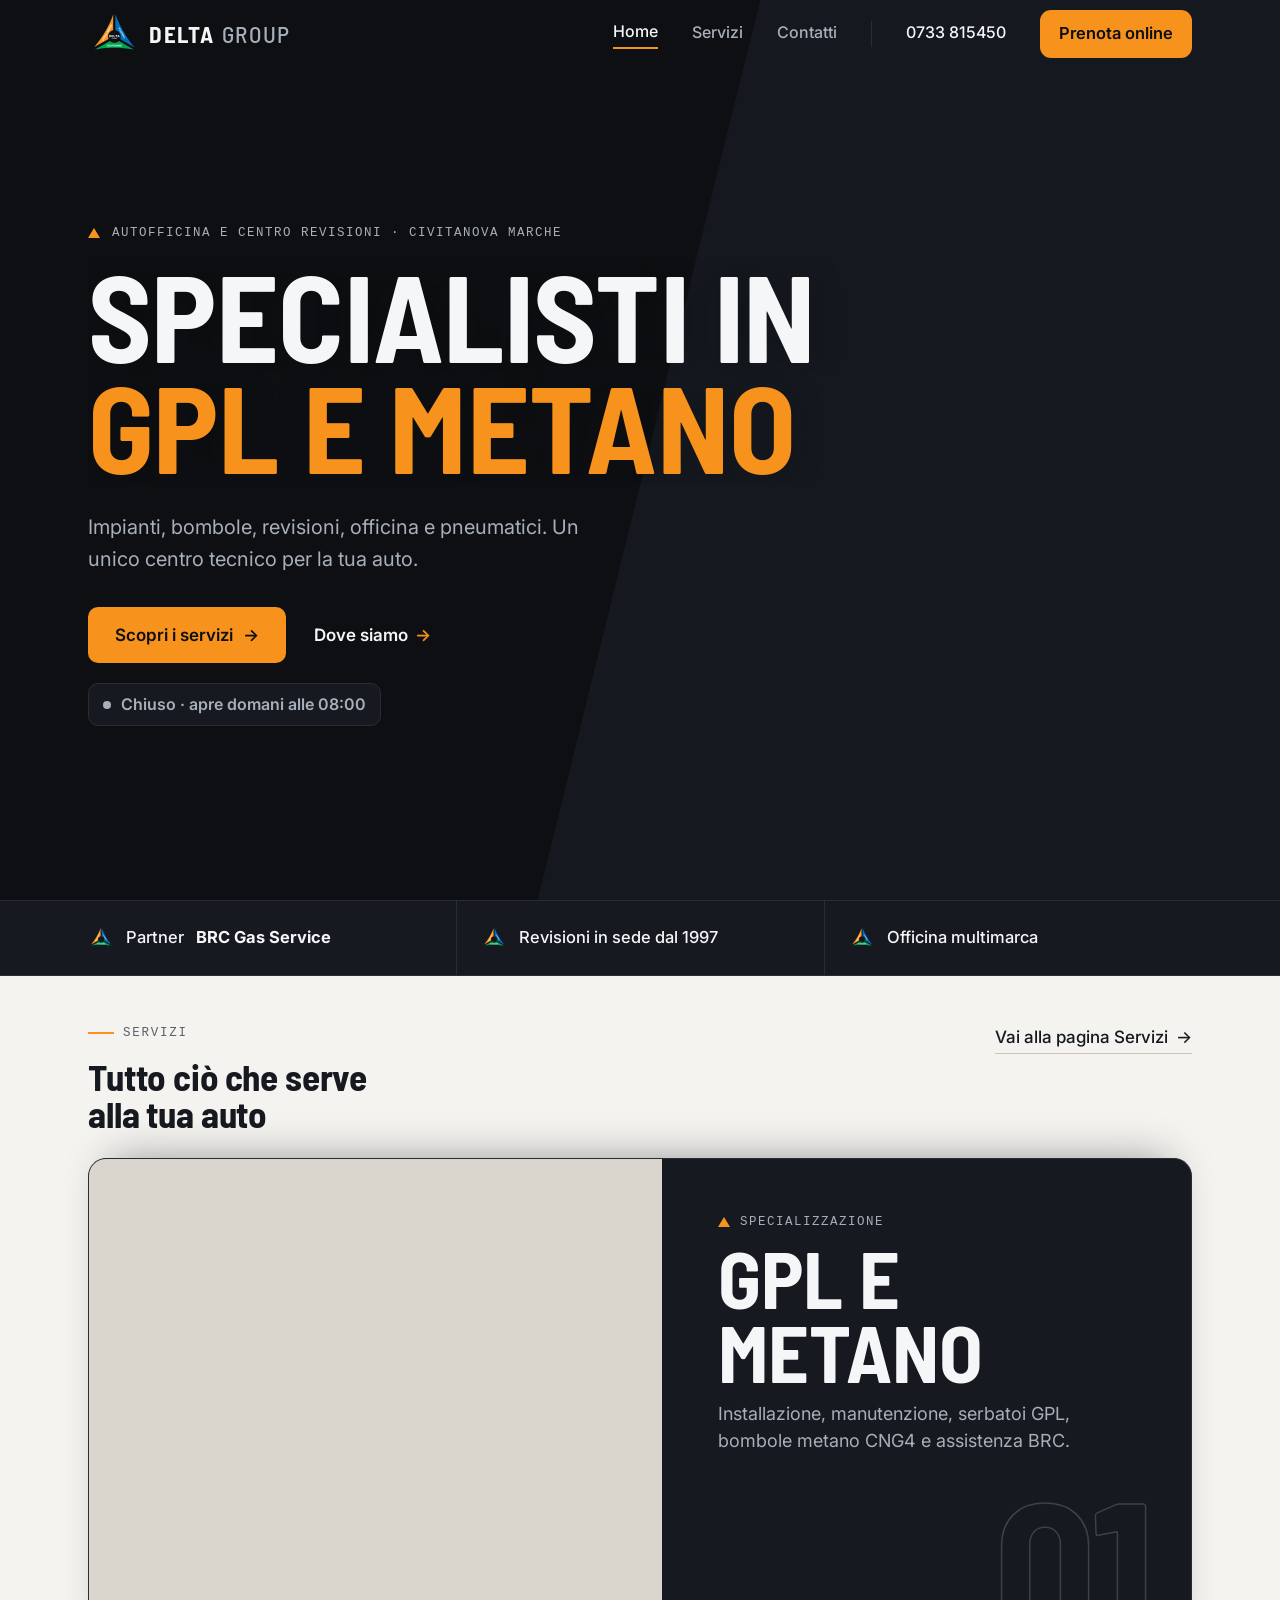
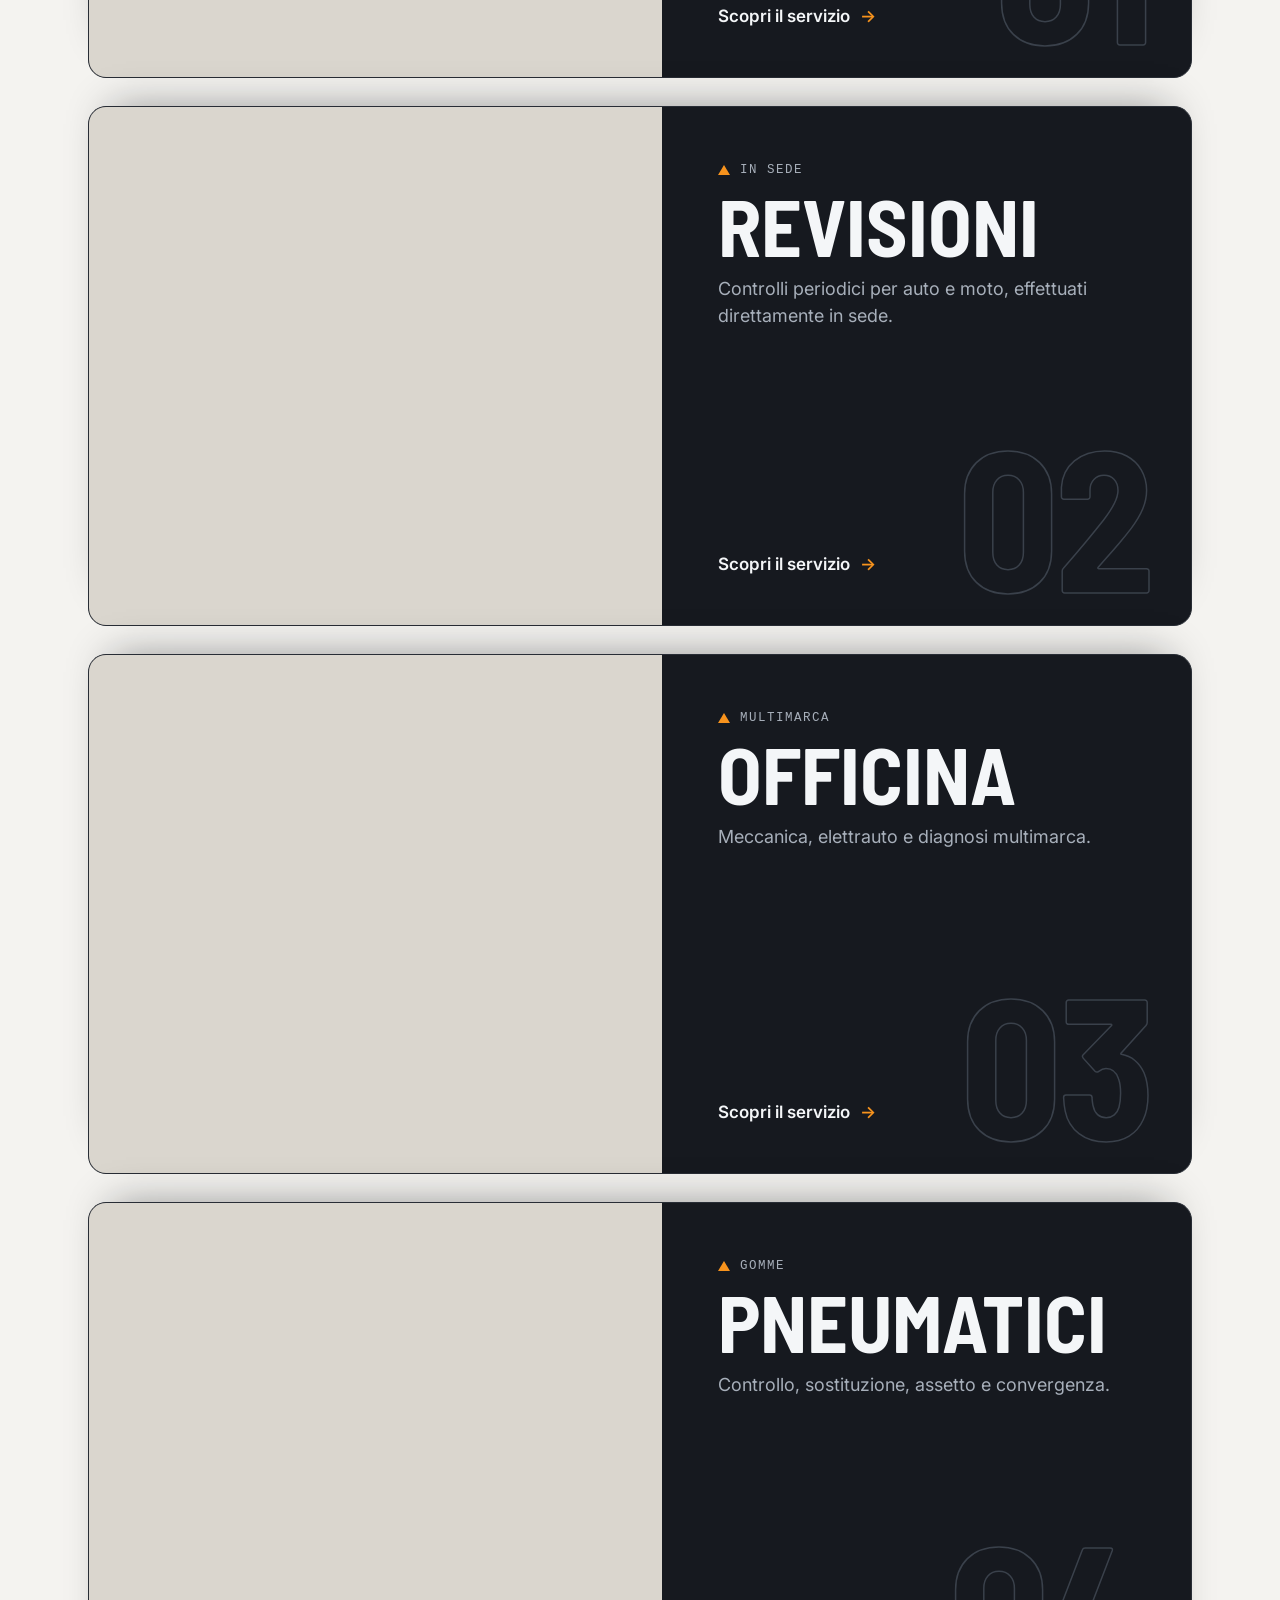
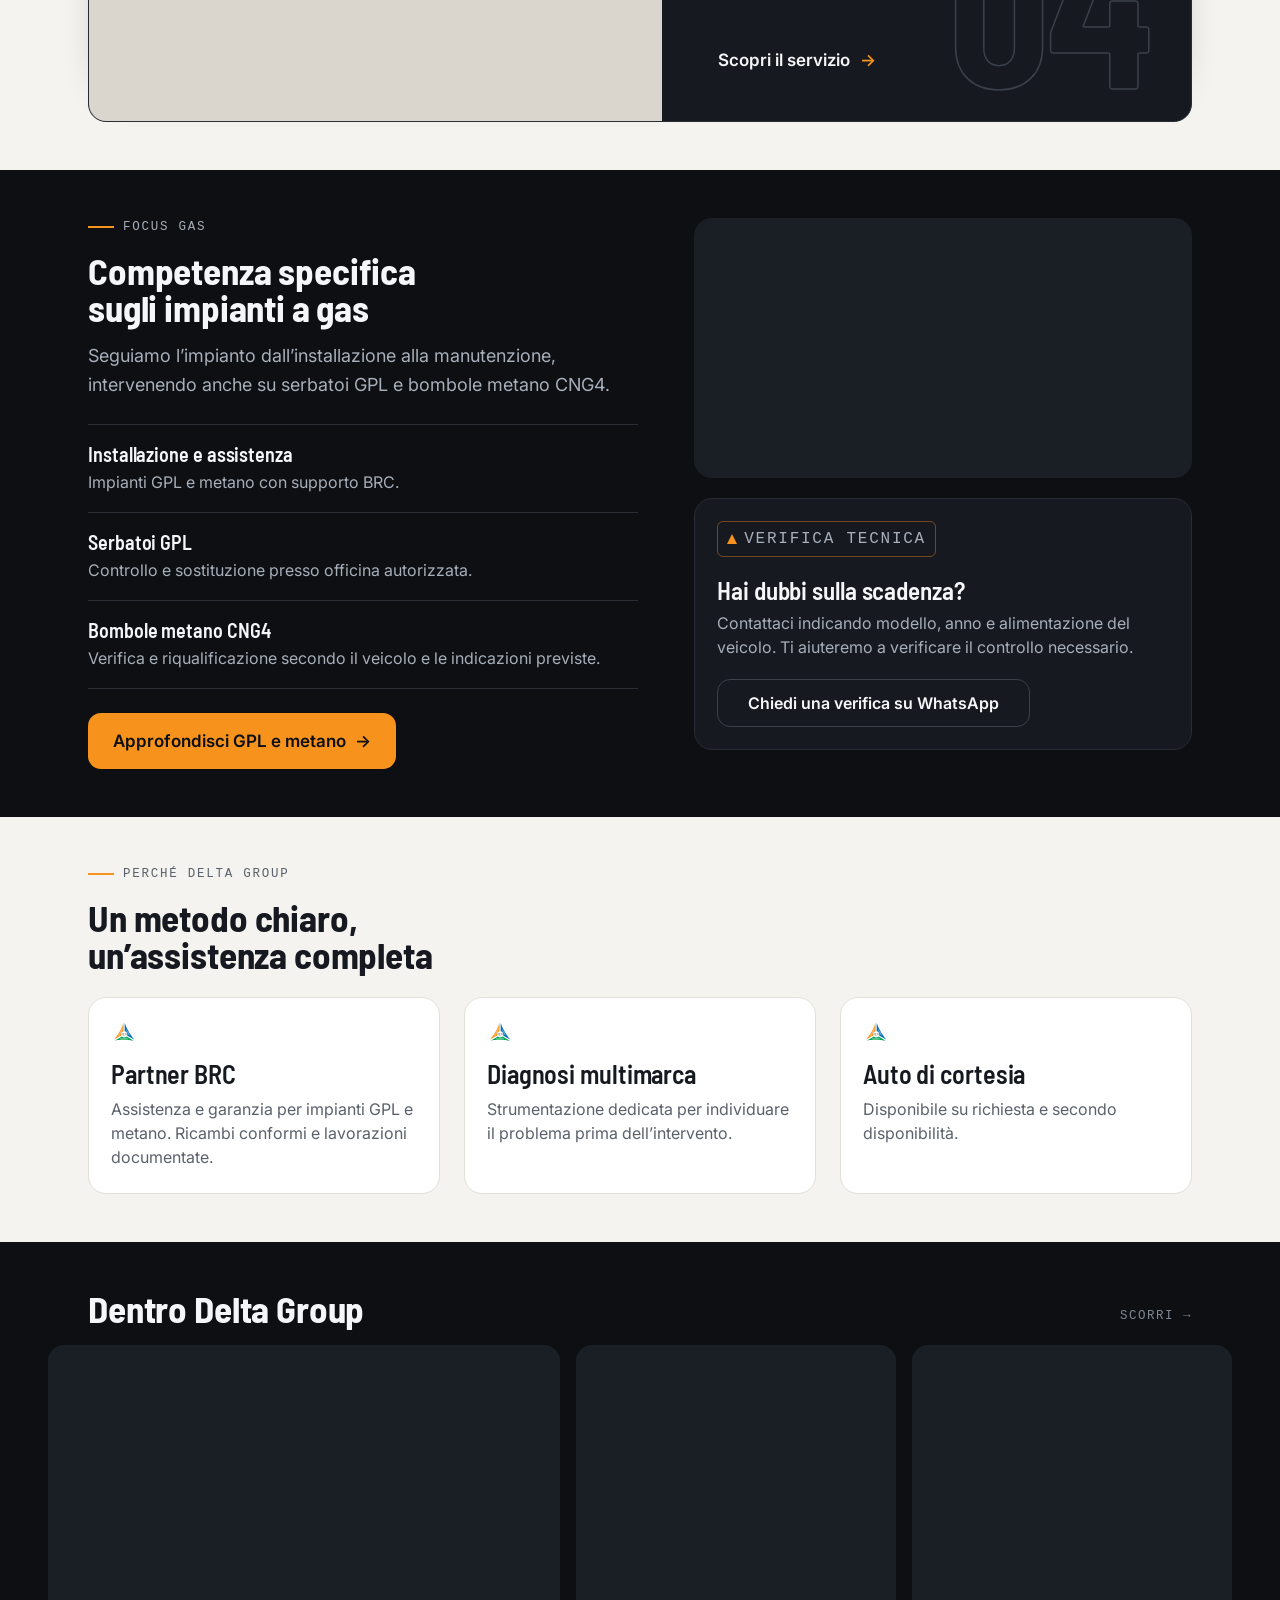
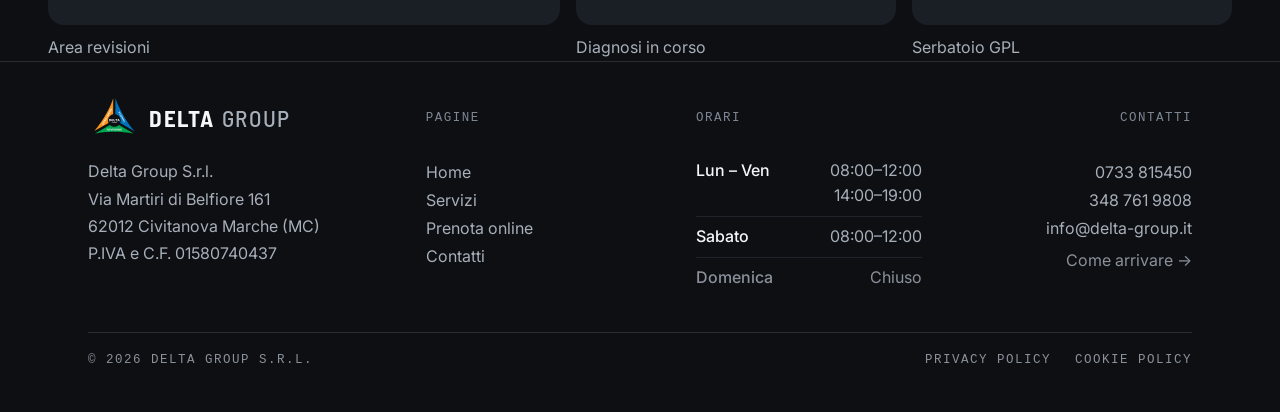
==== commit 28a1d4a3: "Accessibilità e leggibilità: corpi minimi, contrasto, aree tappabili - Testo almeno 16 px (corpo des" ====
--- a/index.html
+++ b/index.html
@@ -26,7 +26,7 @@
 <meta name="twitter:card" content="summary_large_image">
 <link rel="apple-touch-icon" href="assets/img/apple-touch-icon.png">
 <link rel="manifest" href="manifest.json">
-<link rel="stylesheet" href="assets/css/style.css?v=13">
+<link rel="stylesheet" href="assets/css/style.css?v=14">
 <script>/* lo splash si vede al massimo una volta al giorno: per chi torna spesso è solo attesa */
 (function(){var r=document.documentElement;try{var t=+localStorage.getItem('dg-splash')||0;if(Date.now()-t<86400000){r.className+=' no-splash';return}localStorage.setItem('dg-splash',String(Date.now()))}catch(e){}r.className+=' splashing'})();</script>
 </head>
@@ -331,7 +331,7 @@
   </a>
 </nav>
 
-<script src="assets/js/dati.js?v=13" defer></script>
-<script src="assets/js/main.js?v=13" defer></script>
+<script src="assets/js/dati.js?v=14" defer></script>
+<script src="assets/js/main.js?v=14" defer></script>
 </body>
 </html>
--- a/assets/css/style.css
+++ b/assets/css/style.css
@@ -34,7 +34,7 @@
 .narrow{max-width:900px}
 .label{font:500 12.5px var(--f-mono);letter-spacing:.12em;color:var(--faint-l);margin:0}
 .eyebrow{display:flex;align-items:flex-start;gap:9px;font:500 12.5px/1.45 var(--f-mono);letter-spacing:.12em;color:var(--muted-d);margin:0 0 14px}
-.eyebrow--dark{color:#6B7280}
+.eyebrow--dark{color:#5A616B}
 .rule{width:18px;height:2px;background:var(--accent);margin-top:7px;flex:none}
 .mark{width:30px;height:30px;flex:none;display:inline-block;background:url("../img/logo-delta.svg") center/contain no-repeat}
 .card .mark{display:block;width:32px;height:32px;margin-bottom:8px}
@@ -48,7 +48,7 @@
 .site-header::before{content:"";position:absolute;inset:0;background:var(--carbone);border-bottom:1px solid var(--border-d);opacity:0;transition:opacity .24s ease}
 .site-header.is-scrolled::before{opacity:1}
 .header-inner{height:100%;display:flex;align-items:center;justify-content:space-between;position:relative}
-.logo{display:flex;align-items:center;gap:9px}
+.logo{display:flex;align-items:center;gap:9px;min-height:48px}
 .logo-img{width:42px;height:42px;flex:none;display:block}
 .logo-text{font-family:var(--f-title);font-weight:700;font-size:19px;letter-spacing:.07em;color:var(--text-d);line-height:1}
 .logo-text span{color:var(--muted-d);font-weight:500}
@@ -78,9 +78,9 @@
 .drawer-brand-logo{width:58px;height:58px;flex:none}
 .drawer-brand-txt{min-width:0}
 .drawer-brand-txt b{display:block;font-family:var(--f-title);font-weight:700;font-size:30px;line-height:1;letter-spacing:.03em}
-.drawer-brand-txt em{display:block;margin-top:10px;font:500 11.5px/1.65 var(--f-mono);letter-spacing:.13em;font-style:normal;color:#8A919B}
+.drawer-brand-txt em{display:block;margin-top:10px;font:500 12.5px/1.65 var(--f-mono);letter-spacing:.12em;font-style:normal;color:#8A919B}
 .drawer-legal{display:flex;gap:22px;margin:0;padding-top:14px;border-top:1px solid #1F242C}
-.drawer-legal a{font:500 12px var(--f-mono);letter-spacing:.11em;color:var(--muted-d)}
+.drawer-legal a{display:inline-flex;align-items:center;min-height:48px;font:500 12.5px var(--f-mono);letter-spacing:.11em;color:var(--muted-d)}
 .drawer-legal a:hover{color:var(--accent)}
 /* schermi bassi: la placca si compatta così il menu sta tutto senza scorrere */
 @media (max-height:719px){
@@ -90,9 +90,8 @@
   .drawer-brand{gap:10px}
   .drawer-brand-logo{width:40px;height:40px}
   .drawer-brand-txt b{font-size:22px}
-  .drawer-brand-txt em{margin-top:6px;font-size:10px;line-height:1.35}
+  .drawer-brand-txt em{margin-top:6px;line-height:1.35}
   .drawer-legal{gap:18px;padding-top:12px}
-  .drawer-legal a{font-size:11px}
 }
 /* telefoni stretti: celle del calendario più larghe */
 @media (max-width:399.98px){
@@ -111,7 +110,7 @@
 .btn-outline:active{background:#1E232B;transform:scale(.985)}
 .btn-dark{background:var(--surface-d);color:var(--text-d)}
 .btn-dark:active{background:var(--border-d);transform:scale(.985)}
-.btn-sm{min-height:46px;font-size:16.5px;padding:0 18px;border-radius:11px}
+.btn-sm{min-height:48px;font-size:16.5px;padding:0 18px;border-radius:11px}
 .btn-block,.btn-block-m{width:100%}
 .btn:disabled{background:#242A33;color:#6B7480;cursor:not-allowed;transform:none}
 .link-arrow{display:inline-flex;align-items:center;gap:7px;min-height:48px;font-size:16.5px;font-weight:500}
@@ -127,7 +126,7 @@
 .ph[style]::after{display:none}
 .ph,.ph-s{position:relative;background:var(--surface-d2);background-image:repeating-linear-gradient(115deg,rgba(255,255,255,.045) 0 2px,rgba(255,255,255,0) 2px 11px)}
 .sec--warm .ph,.sec--light .ph,.ph-s{background:#DAD6CE;background-image:repeating-linear-gradient(115deg,rgba(22,25,31,.07) 0 2px,rgba(0,0,0,0) 2px 9px)}
-.ph::after{content:attr(data-ph);position:absolute;inset:0;display:flex;align-items:center;justify-content:center;padding:0 24px;text-align:center;font:500 11.5px/1.6 var(--f-mono);letter-spacing:.12em;color:rgba(167,175,186,.85)}
+.ph::after{content:attr(data-ph);position:absolute;inset:0;display:flex;align-items:center;justify-content:center;padding:0 24px;text-align:center;font:500 12.5px/1.6 var(--f-mono);letter-spacing:.12em;color:rgba(167,175,186,.85)}
 .sec--warm .ph::after,.sec--light .ph::after{color:#6B7280}
 .hero-media.ph::after,.map-ph.ph::after{color:rgba(167,175,186,.85)}
 
@@ -254,14 +253,14 @@
 /* ---------- Focus gas ---------- */
 .numlist{list-style:none;margin:26px 0 24px;padding:0;border-top:1px solid var(--border-d)}
 .numlist li{display:flex;gap:14px;padding:18px 0;border-bottom:1px solid var(--border-d)}
-.numlist i{font:500 12px var(--f-mono);letter-spacing:.1em;color:var(--accent);padding-top:5px;font-style:normal}
+.numlist i{font:500 12.5px var(--f-mono);letter-spacing:.1em;color:var(--accent);padding-top:5px;font-style:normal}
 .numlist h3{font-size:23px;line-height:1.1;font-weight:600;margin-bottom:5px}
 .numlist p{font-size:16.5px;line-height:1.5;color:var(--muted-d)}
 .focus-media{height:0;overflow:hidden}
 .panel{margin-top:14px;background:var(--surface-d);border:1px solid var(--border-d);border-radius:var(--r-l);padding:18px}
 .panel h3{font-size:25px;line-height:1.05;font-weight:600;margin-bottom:8px}
 .panel p{font-size:16.5px;line-height:1.5;color:var(--muted-d);margin-bottom:16px}
-.tag{display:inline-flex;align-items:center;gap:7px;margin-bottom:11px;padding:5px 9px;border:1px solid rgba(247,147,29,.4);border-radius:6px;font:500 11.5px var(--f-mono);letter-spacing:.11em;color:var(--accent)}
+.tag{display:inline-flex;align-items:center;gap:7px;margin-bottom:11px;padding:5px 9px;border:1px solid rgba(247,147,29,.4);border-radius:6px;font:500 12.5px var(--f-mono);letter-spacing:.11em;color:var(--accent)}
 
 /* ---------- Perché ---------- */
 .why-grid{display:flex;flex-direction:column;gap:10px;margin-top:24px}
@@ -296,11 +295,11 @@
 .map{position:relative;height:190px;margin-top:12px;margin-bottom:12px;border-radius:var(--r-l);overflow:hidden;border:1px solid var(--border-l);background:#E4E1DA;background-image:repeating-linear-gradient(0deg,rgba(22,25,31,.07) 0 1px,rgba(0,0,0,0) 1px 34px),repeating-linear-gradient(90deg,rgba(22,25,31,.07) 0 1px,rgba(0,0,0,0) 1px 34px)}
 .map--tall{height:250px}
 .map-ph{position:absolute;inset:0;background:none!important}
-.map-ph::after{color:#3A414B;font-size:11px}
+.map-ph::after{color:#3A414B}
 /* OpenStreetMap: nessun cookie e nessun profilo pubblicitario, quindi la mappa
    si carica da sola e non serve più una fascia di consenso. */
 .map iframe{position:absolute;inset:0;width:100%;height:100%;border:0}
-.map-credit{position:absolute;right:0;bottom:0;padding:3px 8px;background:rgba(244,243,240,.9);border-top-left-radius:8px;font:500 11px var(--f-mono);letter-spacing:.06em;color:#3A414B}
+.map-credit{position:absolute;right:0;bottom:0;padding:3px 8px;background:rgba(244,243,240,.9);border-top-left-radius:8px;font:500 12.5px var(--f-mono);letter-spacing:.04em;color:#3A414B}
 .map-credit a{border-bottom:1px solid rgba(58,65,75,.4)}
 
 /* ---------- Pagina servizi ---------- */
@@ -322,7 +321,7 @@
 .sec--dark .note{background:var(--surface-d);border-color:var(--border-d);color:var(--muted-d)}
 .rulelist{list-style:none;margin:0 0 16px;padding:0;border-top:1px solid var(--border-d)}
 .rulelist li{padding:15px 0;border-bottom:1px solid var(--border-d)}
-.rulelist h3{font-size:22px;line-height:1.1;font-weight:600;margin-bottom:4px}
+.rulelist h2,.rulelist h3{font-size:22px;line-height:1.1;font-weight:600;margin-bottom:4px}
 .rulelist p{font-size:16px;line-height:1.45;color:var(--muted-d)}
 .sec--warm .rulelist,.sec--light .rulelist{border-color:var(--border-l2)}
 .sec--warm .rulelist li,.sec--light .rulelist li{border-color:var(--border-l2)}
@@ -372,9 +371,9 @@
 /* ---------- Footer ---------- */
 .site-footer{background:var(--carbone);border-top:1px solid var(--border-d);padding:30px 0 128px}
 .footer-grid{display:grid;grid-template-columns:1fr;gap:22px}
-.footer-addr{font-size:14.5px;line-height:1.6;color:var(--muted-d);margin-top:12px}
+.footer-addr{font-size:16px;line-height:1.6;color:var(--muted-d);margin-top:12px}
 .footer-col--nav{display:none}
-.footer-hours{display:flex;align-items:baseline;justify-content:space-between;gap:16px;margin:0;padding:8px 0;border-bottom:1px solid #1F242C;font-size:14.5px;color:var(--muted-d)}
+.footer-hours{display:flex;align-items:baseline;justify-content:space-between;gap:16px;margin:0;padding:8px 0;border-bottom:1px solid #1F242C;font-size:16px;color:var(--muted-d)}
 .footer-hours:last-child{border-bottom:0}
 .footer-hours span{flex:none;font-weight:500;color:var(--text-d)}
 .footer-hours em{font-style:normal;text-align:right;white-space:nowrap}
@@ -382,9 +381,9 @@
 .footer-map{color:#8A919B!important;margin-top:4px}
 .footer-map:hover{color:var(--accent)!important}
 .footer-col .label{color:var(--faint-d);margin-bottom:6px}
-.footer-col a{display:block;font-size:14.5px;line-height:1.95;color:var(--muted-d);overflow-wrap:anywhere}
+.footer-col a{display:block;font-size:16px;line-height:1.95;color:var(--muted-d);overflow-wrap:anywhere}
 .footer-col a:hover{color:var(--accent)}
-.footer-legal{display:flex;flex-direction:row;flex-wrap:wrap;justify-content:space-between;align-items:center;gap:12px 22px;margin-top:20px;padding-top:16px;border-top:1px solid var(--border-d);font:500 12px var(--f-mono);letter-spacing:.12em;color:#8A919B}
+.footer-legal{display:flex;flex-direction:row;flex-wrap:wrap;justify-content:space-between;align-items:center;gap:12px 22px;margin-top:20px;padding-top:16px;border-top:1px solid var(--border-d);font:500 12.5px var(--f-mono);letter-spacing:.12em;color:#8A919B}
 .footer-links{display:flex;gap:22px}
 .footer-copy{color:#8A919B}
 .footer-links a{color:#8A919B}
@@ -395,7 +394,7 @@
   padding:10px 16px calc(18px + env(safe-area-inset-bottom));background:var(--carbone);border-top:1px solid var(--border-d);
   transform:translateY(110%);opacity:0;transition:transform .28s cubic-bezier(.22,.7,.3,1),opacity .2s ease}
 .actionbar.is-visible{transform:none;opacity:1}
-.ab{min-height:56px;display:flex;flex-direction:column;align-items:center;justify-content:center;gap:3px;border-radius:12px;background:var(--surface-d);border:1px solid var(--border-d);font-size:13px;font-weight:600}
+.ab{min-height:56px;display:flex;flex-direction:column;align-items:center;justify-content:center;gap:3px;border-radius:12px;background:var(--surface-d);border:1px solid var(--border-d);font-size:16px;font-weight:600}
 .ab-primary{background:var(--accent);border-color:var(--accent);color:var(--accent-ink)}
 .ab:active{transform:scale(.97)}
 .ab-primary:active{background:var(--accent-press)}
@@ -434,8 +433,8 @@
 .legal{color:var(--text-l)}
 .legal h2{font-size:28px;margin:28px 0 10px}
 .legal p{font-size:17px;line-height:1.6;color:var(--muted-l);margin-bottom:10px}
-.legal code{font-family:var(--f-mono);font-size:15px}
-.legal .todo{background:#FFF4E8;border:1px solid #F2C79B;border-radius:var(--r-m);padding:14px 16px;color:#8A4B0A;font:500 15px var(--f-mono);letter-spacing:.04em}
+.legal code{font-family:var(--f-mono);font-size:16px}
+.legal .todo{background:#FFF4E8;border:1px solid #F2C79B;border-radius:var(--r-m);padding:14px 16px;color:#8A4B0A;font:500 16px var(--f-mono);letter-spacing:.04em}
 
 /* ---------- Rivelazione al scroll ---------- */
 .reveal{opacity:0;transform:translateY(14px);transition:opacity .5s ease,transform .5s ease}
@@ -447,7 +446,7 @@
 @media (min-width:768px){
   :root{--gutter:40px}
   .creds-grid{display:grid;grid-template-columns:1fr 1fr 1fr}
-  .creds-grid p{border-bottom:0;border-left:1px solid var(--border-d);padding:0 24px;min-height:66px;font-size:15px}
+  .creds-grid p{border-bottom:0;border-left:1px solid var(--border-d);padding:0 24px;min-height:66px;font-size:16px}
   .creds-grid p:first-child{border-left:0;padding-left:0}
   .sec{padding:36px 0}
   .sec h2{font-size:44px}
@@ -473,7 +472,7 @@
    ========================================================= */
 @media (min-width:1024px){
   :root{--gutter:48px;--header-h:68px}
-  body{font-size:15px}
+  body{font-size:18px}
   .header-actions{display:none}
   .nav-desktop{display:flex;align-items:center;gap:34px}
   .nav-desktop>a:not(.btn){font-size:16px;font-weight:500;color:var(--muted-d);padding-bottom:3px}
@@ -488,13 +487,13 @@
   .actionbar{display:none}
   .site-footer{padding-bottom:44px}
 
-  .eyebrow{font-size:12px;letter-spacing:.15em;align-items:center;margin-bottom:16px}
+  .eyebrow{letter-spacing:.14em;align-items:center;margin-bottom:16px}
   .rule{width:26px;margin-top:0}
 
   .sec{padding:48px 0}
   .sec h2{font-size:37px;line-height:1}
   .sec-head{display:flex;align-items:flex-end;justify-content:space-between;gap:32px;margin-bottom:26px}
-  .sec .lede{font-size:15.5px;line-height:1.6}
+  .sec .lede{font-size:18px;line-height:1.6}
   .page-head{padding:calc(var(--header-h) + 28px) 0 26px}
   .page-head h1{font-size:60px;margin-bottom:14px}
 
@@ -504,18 +503,18 @@
   .numlist{margin:24px 0 24px}
   .numlist li{padding:18px 0;gap:22px}
   .numlist h3{font-size:20px}
-  .numlist p{font-size:15px}
+  .numlist p{font-size:16px}
   .panel{margin-top:0;padding:22px;border-radius:18px}
   .panel h3{font-size:25px}
-  .panel p{font-size:15px;margin-bottom:20px}
+  .panel p{font-size:16px;margin-bottom:20px}
   .btn-block-m{width:auto}
   .why-grid{gap:24px}
   .card{padding:22px 22px 24px;border-radius:18px}
   .card h3{font-size:26px;margin-bottom:8px}
-  .card p{font-size:15px}
+  .card p{font-size:16px}
   .gallery{gap:16px;grid-template-columns:1.6fr 1fr 1fr}
   .gallery .ph{height:280px;border-radius:16px}
-  .gallery figcaption{font-size:14px;margin-top:10px}
+  .gallery figcaption{font-size:16px;margin-top:10px}
 
   .contact-grid{grid-template-columns:1fr 1.25fr;gap:48px}
   .contact-grid--page{grid-template-columns:1fr 1.1fr}
@@ -525,7 +524,7 @@
   .anchor-nav{padding:0 0}
   .anchor-scroll{max-width:1200px;margin:0 auto;padding:0 var(--gutter);gap:32px;overflow:visible}
   .anchor-scroll a{height:48px;padding:0;margin-bottom:-1px;border:0;border-radius:0;background:none;
-    border-bottom:2px solid transparent;color:var(--muted-d);font-size:14px;font-weight:500}
+    border-bottom:2px solid transparent;color:var(--muted-d);font-size:16px;font-weight:500}
   .anchor-scroll a:hover{background:none;color:var(--text-d)}
   .anchor-scroll a.is-active{background:none;color:var(--text-d);border-bottom-color:var(--accent);font-weight:600}
   .sec[id]{scroll-margin-top:calc(var(--header-h) + 64px)}
@@ -537,19 +536,19 @@
   .stack{gap:12px}
   .stack .card{padding:19px 21px}
   .stack .card h3{font-size:20px}
-  .stack .card p{font-size:14.5px}
+  .stack .card p{font-size:16px}
   .rulelist li{padding:16px 0}
-  .rulelist h3{font-size:20px}
-  .rulelist p{font-size:14.5px}
-  .note{padding:18px 20px;font-size:14.5px;border-radius:15px}
-  .acc summary{font-size:15.5px;padding:16px 2px;min-height:56px}
-  .acc-body p{font-size:15px;line-height:1.6}
-  .drow{font-size:14.5px;padding:14px 0}
+  .rulelist h2,.rulelist h3{font-size:20px}
+  .rulelist p{font-size:16px}
+  .note{padding:18px 20px;font-size:16px;border-radius:15px}
+  .acc summary{font-size:17px;padding:16px 2px;min-height:56px}
+  .acc-body p{font-size:17px;line-height:1.6}
+  .drow{font-size:16px;padding:14px 0}
   .form{gap:20px}
-  .field input,.field select,.field textarea{min-height:50px;font-size:15px;padding:0 18px}
+  .field input,.field select,.field textarea{min-height:52px;font-size:16px;padding:0 18px}
   .field textarea{padding:16px 18px;min-height:126px}
-  .field label{font-size:14px}
-  .btn-block{width:auto;min-height:44px;padding:0 30px;font-size:15px}
+  .field label{font-size:16px}
+  .btn-block{width:auto;min-height:48px;padding:0 30px;font-size:16px}
   .form .btn-block{align-self:flex-start}
   .h2-s{font-size:37px}
   .footer-grid{grid-template-columns:minmax(0,1.3fr) repeat(3,minmax(0,1fr));gap:44px;padding-bottom:34px;border-bottom:1px solid var(--border-d)}
@@ -581,7 +580,7 @@
 .channel{display:flex;align-items:flex-end;gap:14px;padding:15px 0 14px;border-top:1px solid var(--border-d)}
 .channel:first-child{border-top:0}
 .channel:active{background:rgba(247,147,29,.06)}
-.channel-lab{display:block;font:500 12px var(--f-mono);letter-spacing:.13em;color:#8A919B;margin-bottom:5px}
+.channel-lab{display:block;font:500 12.5px var(--f-mono);letter-spacing:.12em;color:#8A919B;margin-bottom:5px}
 .lab-more{display:none}
 @media (min-width:768px){.lab-more{display:inline}}
 /* line-height in px, non unitless: l'e-mail ha un corpo più piccolo ma deve occupare
@@ -596,24 +595,24 @@
   .channel:nth-child(1),.channel:nth-child(2){border-top:0}
   .channel:nth-child(2){border-left:1px solid var(--border-d);padding-left:14px}
   .channel:nth-child(3){grid-column:1 / -1}
-  .channel-lab{font-size:11px;letter-spacing:.1em;margin-bottom:4px;white-space:nowrap}
+  .channel-lab{letter-spacing:.08em;margin-bottom:4px;white-space:nowrap}
   .channel-val{font-size:21px;line-height:22px}
   .channel-val--mail{font-size:20px}
-  .channel em{font-size:15px;margin-bottom:3px}
+  .channel em{font-size:16px;margin-bottom:3px}
 }
 .sede-block{margin-bottom:22px}
 .sede{display:flex;align-items:flex-start;gap:14px;margin-bottom:20px}
 .sede svg{width:19px;height:19px;stroke:var(--accent);margin-top:5px}
 .sede>span{flex:1;min-width:0}
-.sede-lab{font:500 12px var(--f-mono);letter-spacing:.13em;color:var(--muted-l);margin-bottom:2px}
+.sede-lab{font:500 12.5px var(--f-mono);letter-spacing:.12em;color:var(--muted-l);margin-bottom:2px}
 .sede-title{display:block;font-family:var(--f-title);font-weight:700;font-size:27px;line-height:1.05;color:var(--text-l)}
 .sede-city{display:block;font-size:16.5px;line-height:1.5;color:var(--muted-l);margin-top:2px}
-.sede-piva{font-size:15px;color:var(--muted-l);margin-top:14px}
+.sede-piva{font-size:16px;color:var(--muted-l);margin-top:14px}
 .hour-row{display:flex;align-items:center;gap:10px;padding:11px 0;border-bottom:1px solid var(--border-l2);font-size:16.5px}
 .hour-row .day{flex:none;min-width:94px;font-weight:500;color:var(--text-l)}
 .hour-row .val{flex:1;text-align:right;color:#3A414B;white-space:nowrap}
 .hour-row.is-off .day,.hour-row.is-off .val{color:var(--faint-l)}
-.hour-row .today{flex:none;padding:3px 7px;border-radius:5px;background:var(--surface-d);font:500 11px var(--f-mono);letter-spacing:.1em;color:var(--accent)}
+.hour-row .today{flex:none;padding:3px 7px;border-radius:5px;background:var(--surface-d);font:500 12.5px var(--f-mono);letter-spacing:.08em;color:var(--accent)}
 @media (min-width:768px){
   .channels-grid{display:grid;grid-template-columns:1fr 1fr 1fr}
   .channel{padding:22px 32px 24px;border-top:0;border-left:1px solid var(--border-d)}
@@ -625,7 +624,7 @@
   .channel-val{font-size:34px;line-height:36px}
   .channel-val--mail{font-size:29px}
   .sede-title{font-size:30px}
-  .sede-city,.hour-row{font-size:15px}
+  .sede-city,.hour-row{font-size:16px}
   .hour-row .day{min-width:84px}
   .sede-block{grid-template-columns:minmax(0,1fr) minmax(0,1fr);gap:36px}
   .sede-block{margin-bottom:26px}
@@ -640,7 +639,7 @@
 /* ---------- Prenotazione online ---------- */
 .steps{display:flex;align-items:center;gap:10px;list-style:none;margin:0 0 18px;padding:0}
 .step{display:flex;align-items:center;gap:8px;min-width:0;color:var(--faint-l)}
-.step b{width:26px;height:26px;flex:none;border-radius:50%;border:1px solid var(--border-l2);display:flex;align-items:center;justify-content:center;font:600 13px var(--f-body);background:var(--white)}
+.step b{width:30px;height:30px;flex:none;border-radius:50%;border:1px solid var(--border-l2);display:flex;align-items:center;justify-content:center;font:600 16px var(--f-body);background:var(--white)}
 .step span{font:500 12.5px var(--f-mono);letter-spacing:.09em;white-space:nowrap;overflow:hidden;text-overflow:ellipsis}
 .step+.step::before{content:"";width:14px;height:1px;background:var(--border-l2);margin-right:2px;flex:none}
 .step.is-current{color:var(--text-l)}
@@ -651,16 +650,16 @@
 .seg{display:grid;gap:8px}
 .seg-opt{all:unset;box-sizing:border-box;display:block;padding:14px 15px;border:1px solid var(--border-l);border-radius:var(--r-m);background:var(--warm);cursor:pointer;min-height:56px}
 .seg-opt b{display:block;font-family:var(--f-title);font-weight:600;font-size:21px;line-height:1.1;color:var(--text-l)}
-.seg-opt em{display:block;margin-top:3px;font-style:normal;font-size:15px;color:var(--muted-l)}
+.seg-opt em{display:block;margin-top:3px;font-style:normal;font-size:16px;color:var(--muted-l)}
 .seg-opt.is-on{background:var(--white);border-color:var(--accent);box-shadow:0 0 0 2px rgba(247,147,29,.22)}
 .cal-head{display:flex;align-items:center;justify-content:space-between;gap:10px;margin-bottom:12px}
 .cal-title{flex:1;text-align:center;font-family:var(--f-title);font-weight:600;font-size:19px;color:var(--text-l)}
-.cal-nav{all:unset;box-sizing:border-box;width:44px;height:44px;flex:none;display:flex;align-items:center;justify-content:center;border:1px solid var(--border-l);border-radius:var(--r-s);color:var(--text-l);cursor:pointer;background:var(--warm)}
+.cal-nav{all:unset;box-sizing:border-box;width:48px;height:48px;flex:none;display:flex;align-items:center;justify-content:center;border:1px solid var(--border-l);border-radius:var(--r-s);color:var(--text-l);cursor:pointer;background:var(--warm)}
 .cal-nav svg{width:16px;height:16px}
 .cal-nav:disabled{opacity:.35;cursor:default}
 .bk-card--cal{padding:14px 10px}
 .cal-dow{display:grid;grid-template-columns:repeat(7,minmax(0,1fr));gap:3px;margin-bottom:7px}
-.cal-dow span{text-align:center;font:500 9.5px var(--f-mono);letter-spacing:.02em;color:var(--faint-l)}
+.cal-dow span{text-align:center;font:500 12.5px var(--f-mono);letter-spacing:0;color:var(--faint-l)}
 .cal-grid{display:grid;grid-template-columns:repeat(7,minmax(0,1fr));gap:3px}
 .cal-blank{display:block}
 .cal-day{all:unset;box-sizing:border-box;display:flex;flex-direction:column;align-items:center;justify-content:center;gap:4px;min-height:48px;padding:5px 0;border:1px solid var(--border-l);border-radius:var(--r-s);background:var(--warm);cursor:pointer;text-align:center}
@@ -673,19 +672,19 @@
 .cal-day.is-on b{color:var(--white)}
 .cal-day.is-on i.has-free{background:var(--white)}
 .cal-key{display:inline-block;width:6px;height:6px;border-radius:50%;background:var(--accent);margin-right:7px}
-.bk-hint{margin-top:12px;font-size:14px;line-height:1.45;color:var(--muted-l)}
+.bk-hint{margin-top:12px;font-size:16px;line-height:1.45;color:var(--muted-l)}
 .slots{display:grid;grid-template-columns:repeat(auto-fill,minmax(86px,1fr));gap:8px}
 .slot{all:unset;box-sizing:border-box;min-height:48px;display:flex;align-items:center;justify-content:center;border:1px solid var(--border-l);border-radius:var(--r-s);background:var(--warm);font-size:16.5px;font-weight:500;color:var(--text-l);cursor:pointer}
 .slot.is-on{background:var(--accent);border-color:var(--accent);color:var(--accent-ink);font-weight:600}
 .bk-recap{display:flex;align-items:center;justify-content:space-between;gap:14px;background:var(--white);border:1px solid var(--border-l);border-radius:var(--r-m);padding:14px 16px;margin-bottom:6px}
 .bk-recap b{display:block;font-family:var(--f-title);font-weight:600;font-size:20px;line-height:1.1;color:var(--text-l)}
-.bk-recap em{display:block;margin-top:2px;font-style:normal;font-size:15px;color:var(--muted-l)}
-.bk-edit{all:unset;box-sizing:border-box;flex:none;min-height:44px;display:flex;align-items:center;padding:0 4px;font-size:15px;font-weight:500;color:var(--text-l);border-bottom:1px solid #C9C4B9;cursor:pointer}
+.bk-recap em{display:block;margin-top:2px;font-style:normal;font-size:16px;color:var(--muted-l)}
+.bk-edit{all:unset;box-sizing:border-box;flex:none;min-height:48px;display:flex;align-items:center;padding:0 4px;font-size:16px;font-weight:500;color:var(--text-l);border-bottom:1px solid #C9C4B9;cursor:pointer}
 .bk-edit:hover{color:var(--accent);border-color:var(--accent)}
 .bk-form .bk-lab{margin:8px 0 0}
 .form-2{display:grid;gap:16px}
 .opt{color:var(--faint-l);font-weight:400}
-.check{display:flex;align-items:flex-start;gap:11px;font-size:15.5px;line-height:1.45;color:var(--text-l);cursor:pointer}
+.check{display:flex;align-items:flex-start;gap:11px;font-size:16px;line-height:1.45;color:var(--text-l);cursor:pointer}
 .check input{width:22px;height:22px;flex:none;margin:1px 0 0;accent-color:var(--accent)}
 .check a{border-bottom:1px solid #C9C4B9}
 .check a:hover{color:var(--accent);border-color:var(--accent)}
@@ -697,8 +696,8 @@
 .bk-ok-logo{width:172px;height:172px;margin:10px auto 24px;display:block}
 .bk-list{margin:0 0 20px;padding:0;border-top:1px solid #EDEBE6}
 .bk-list>div{display:flex;justify-content:space-between;gap:16px;padding:11px 0;border-bottom:1px solid #EDEBE6}
-.bk-list dt{font-size:15px;color:var(--muted-l)}
-.bk-list dd{margin:0;font-size:15.5px;font-weight:500;color:var(--text-l);text-align:right;overflow-wrap:anywhere}
+.bk-list dt{font-size:16px;color:var(--muted-l)}
+.bk-list dd{margin:0;font-size:16px;font-weight:500;color:var(--text-l);text-align:right;overflow-wrap:anywhere}
 .bk-ok-actions{display:flex;justify-content:center}
 .bk-ok-actions .btn{min-width:220px}
 .bk .btn:disabled{background:#E5E1D9;border-color:transparent;color:#A49E93}
@@ -711,7 +710,7 @@
   .field--full{grid-column:1/-1}
   .bk-card--cal{padding:20px}
   .cal-dow{gap:6px;margin-bottom:9px}
-  .cal-dow span{font-size:10.5px;letter-spacing:.08em}
+  .cal-dow span{letter-spacing:.06em}
   .cal-grid{gap:6px}
   .cal-day{min-height:58px;border-radius:var(--r-m)}
   .cal-day b{font-size:21px}
@@ -774,9 +773,9 @@
   28%,64%{transform:translate(var(--fx),var(--fy)) scale(1);opacity:1}
   100%{transform:translate(var(--dx),var(--dy)) scale(.8);opacity:0}
 }
-.loader-lab{margin:0 0 10px;font:500 12px var(--f-mono);letter-spacing:.14em;color:var(--accent)}
+.loader-lab{margin:0 0 10px;font:500 12.5px var(--f-mono);letter-spacing:.14em;color:var(--accent)}
 .loader-title{font-family:var(--f-title);font-weight:700;font-size:30px;line-height:1.04;color:var(--text-d);margin:0}
-.loader-note{margin:11px 0 0;font-size:15.5px;line-height:1.5;color:var(--muted-d)}
+.loader-note{margin:12px 0 0;font-size:16px;line-height:1.5;color:var(--muted-d)}
 @media (min-width:1024px){.loader-title{font-size:34px}}
 @media (prefers-reduced-motion:reduce){.loader-mark i{animation:none;opacity:1;transform:none}}
 
@@ -849,3 +848,26 @@
   .site-footer{border-top:1px solid #bbb!important;padding-top:6mm!important}
   .footer-col--nav{display:none!important}
 }
+
+/* =========================================================
+   Accessibilità — revisione novembre 2026
+   ========================================================= */
+/* aree tappabili di almeno 48 px senza spostare nulla: l'area cliccabile
+   si estende in verticale con uno pseudo-elemento trasparente */
+.link-quiet,.nav-desktop>a:not(.btn),.footer-links a{position:relative}
+.link-quiet::after,.nav-desktop>a:not(.btn)::before,.footer-links a::before{content:"";position:absolute;left:0;right:0;top:50%;height:48px;transform:translateY(-50%)}
+/* footer su telefono e tablet: una voce per riga alta 48 px */
+@media (max-width:1023.98px){
+  .footer-col a{display:flex;align-items:center;min-height:48px;line-height:1.3}
+  .footer-links a{display:inline-flex;align-items:center;min-height:48px}
+  .footer-legal{padding-top:4px}
+}
+/* prenotazione su telefono: si legge per intero solo il passo corrente */
+@media (max-width:519.98px){
+  .step:not(.is-current) span{display:none}
+  .step+.step::before{width:20px}
+}
+/* galleria: l'aggancio rispetta il margine laterale invece del bordo dello schermo */
+.gallery{scroll-padding:0 var(--gutter)}
+.gallery-head .label{white-space:nowrap}
+@media (max-width:1023.98px){.sec-head .link-quiet{margin-top:16px}}
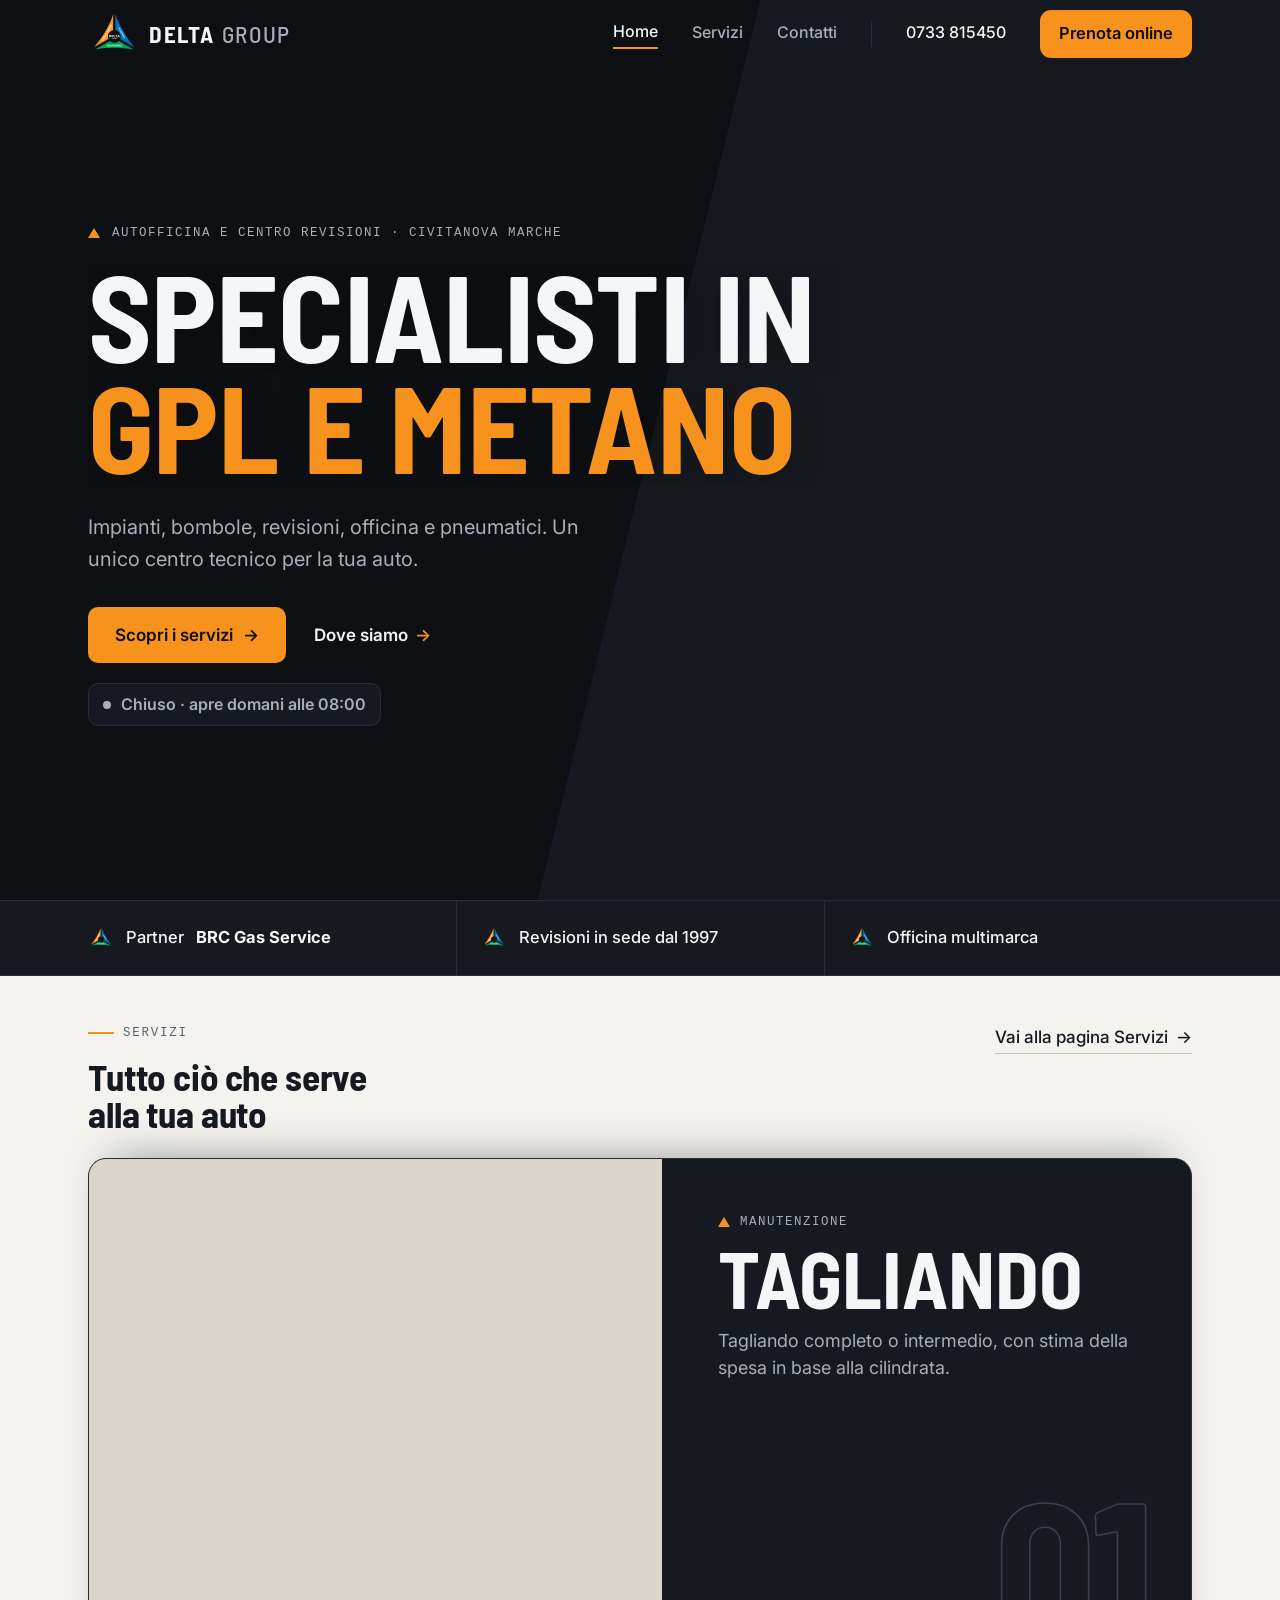
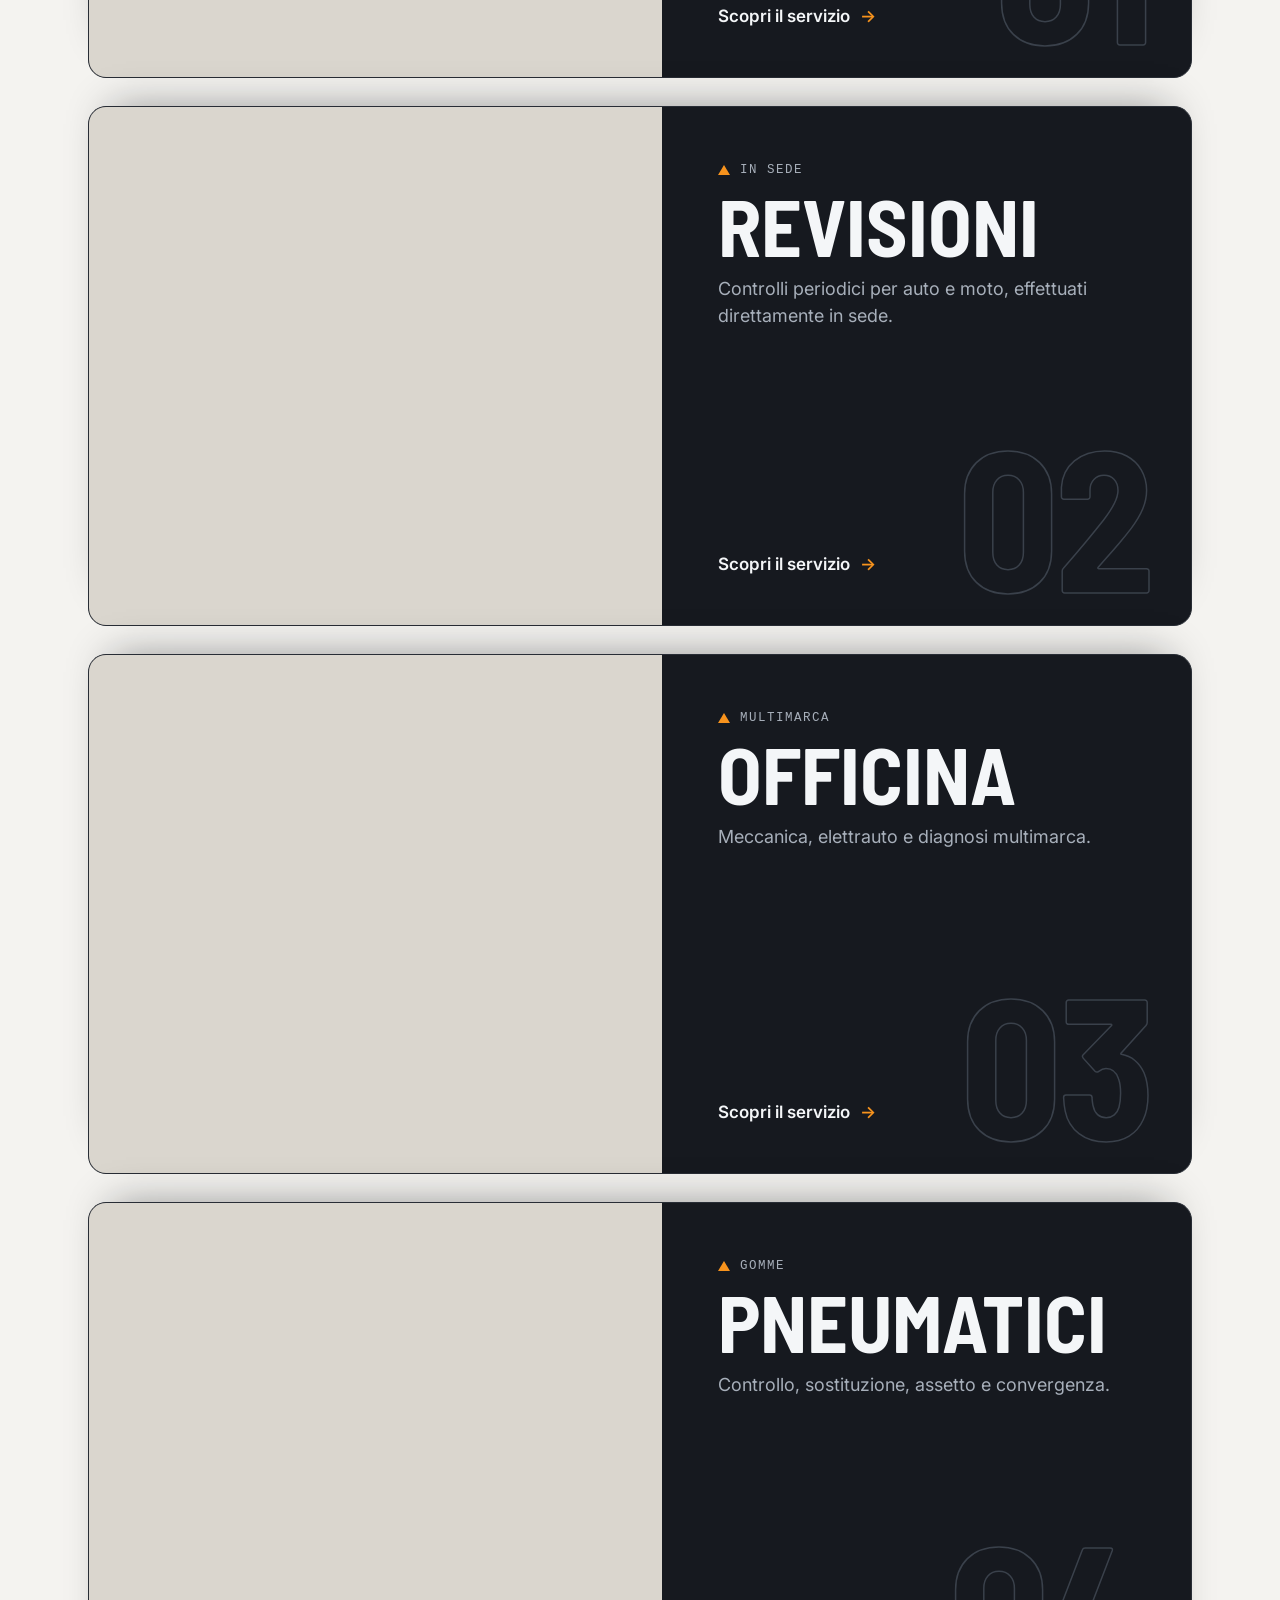
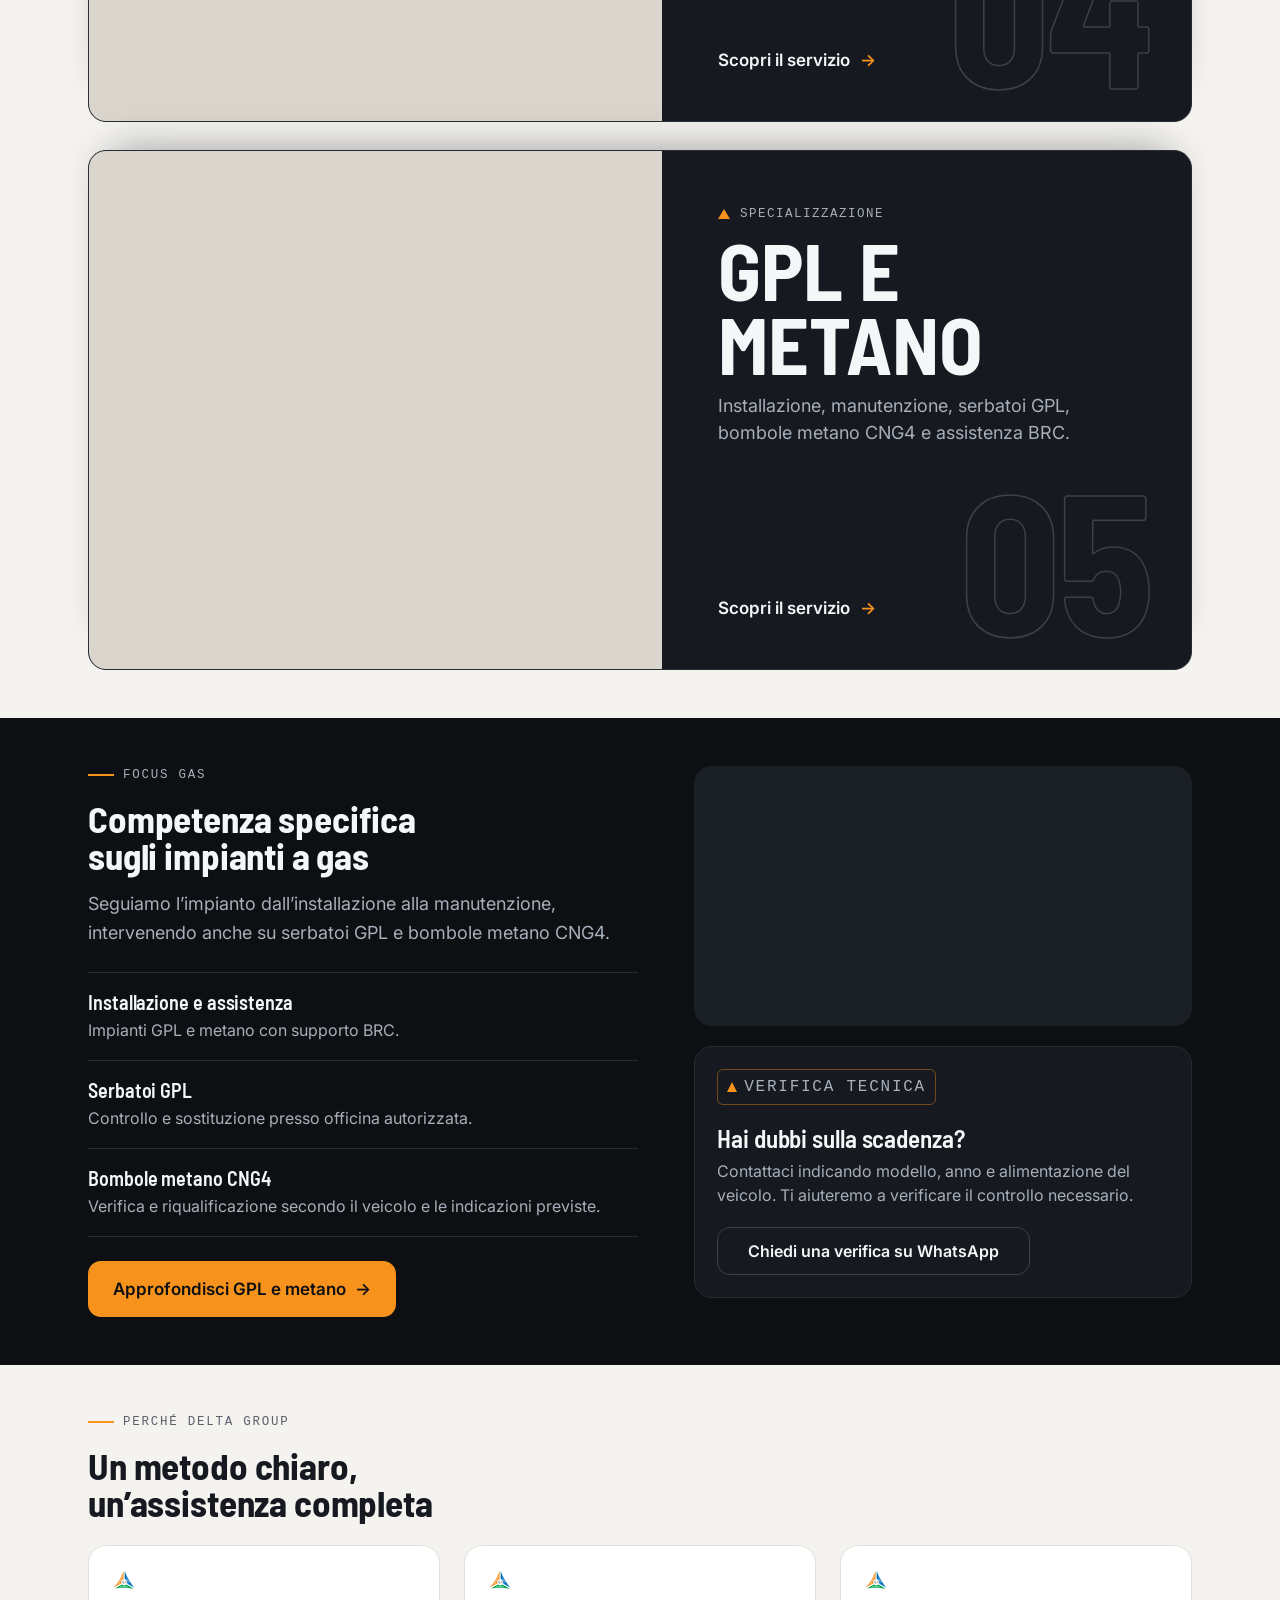
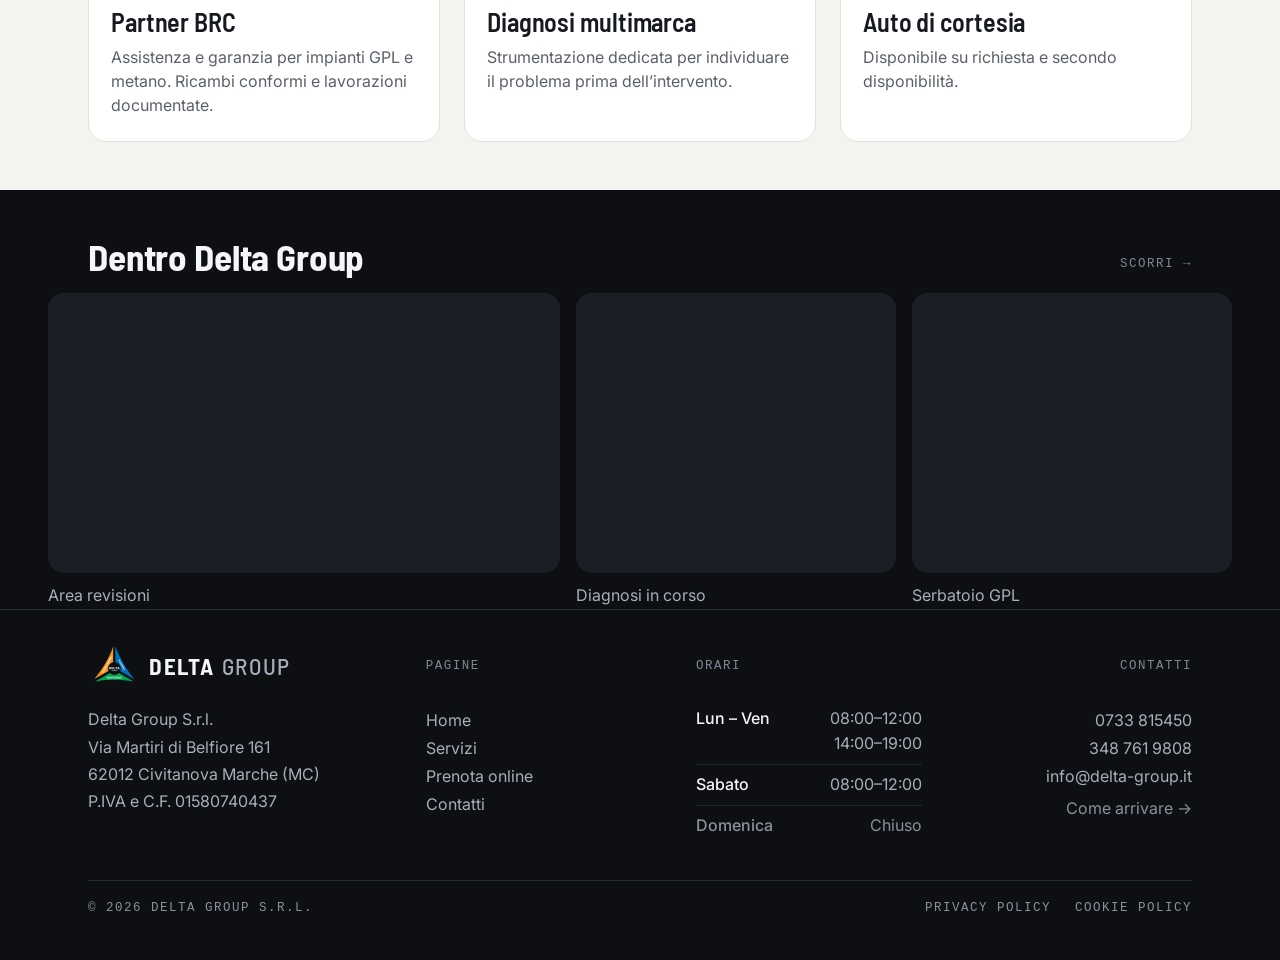
==== commit e61b14ae: "Tagliando come servizio: scheda in Servizi, carta in home e stima per cilindrata - Nuova scheda Tagl" ====
--- a/index.html
+++ b/index.html
@@ -26,7 +26,7 @@
 <meta name="twitter:card" content="summary_large_image">
 <link rel="apple-touch-icon" href="assets/img/apple-touch-icon.png">
 <link rel="manifest" href="manifest.json">
-<link rel="stylesheet" href="assets/css/style.css?v=14">
+<link rel="stylesheet" href="assets/css/style.css?v=17">
 <script>/* lo splash si vede al massimo una volta al giorno: per chi torna spesso è solo attesa */
 (function(){var r=document.documentElement;try{var t=+localStorage.getItem('dg-splash')||0;if(Date.now()-t<86400000){r.className+=' no-splash';return}localStorage.setItem('dg-splash',String(Date.now()))}catch(e){}r.className+=' splashing'})();</script>
 </head>
@@ -80,10 +80,11 @@
   <nav class="drawer-nav" aria-label="Menu">
     <a href="index.html" class="is-current" aria-current="page"><span>Home</span><em aria-hidden="true">›</em></a>
     <a href="servizi.html"><span>Servizi</span><em aria-hidden="true">›</em></a>
-    <a href="servizi.html#gpl"><span>GPL e metano</span><em aria-hidden="true">›</em></a>
+    <a href="servizi.html#tagliando"><span>Tagliando</span><em aria-hidden="true">›</em></a>
     <a href="servizi.html#revisioni"><span>Revisioni</span><em aria-hidden="true">›</em></a>
     <a href="servizi.html#officina"><span>Officina</span><em aria-hidden="true">›</em></a>
     <a href="servizi.html#pneumatici"><span>Pneumatici</span><em aria-hidden="true">›</em></a>
+    <a href="servizi.html#gpl"><span>GPL e metano</span><em aria-hidden="true">›</em></a>
     <a href="prenota.html"><span>Prenota online</span><em aria-hidden="true">›</em></a>
     <a href="contatti.html"><span>Contatti</span><em aria-hidden="true">›</em></a>
   </nav>
@@ -138,13 +139,13 @@
         <a class="link-quiet" href="servizi.html">Vai alla pagina Servizi <span aria-hidden="true">→</span></a>
       </div>
       <div class="svc-stack">
-        <a class="svc" href="servizi.html#gpl" style="--i:0">
-          <span class="svc-media"><span class="svc-img ph" style="background-image:url('https://images.pexels.com/photos/8985456/pexels-photo-8985456.jpeg?auto=compress&cs=tinysrgb&w=1400')" data-ph="FOTO-02-GPL · MONTAGGIO IMPIANTO BRC"></span></span>
+        <a class="svc" href="servizi.html#tagliando" style="--i:0">
+          <span class="svc-media"><span class="svc-img ph" style="background-image:url('https://images.pexels.com/photos/4116231/pexels-photo-4116231.jpeg?auto=compress&cs=tinysrgb&w=1400')" data-ph="FOTO-10-TAGLIANDO · CAMBIO OLIO SUL PONTE"></span></span>
           <span class="svc-body">
             <span class="svc-num outline-num" aria-hidden="true">01</span>
-            <span class="svc-kicker"><span class="tri" aria-hidden="true"></span>SPECIALIZZAZIONE</span>
-            <span class="svc-title">GPL e metano</span>
-            <span class="svc-text">Installazione, manutenzione, serbatoi GPL, bombole metano CNG4 e assistenza BRC.</span>
+            <span class="svc-kicker"><span class="tri" aria-hidden="true"></span>MANUTENZIONE</span>
+            <span class="svc-title">Tagliando</span>
+            <span class="svc-text">Tagliando completo o intermedio, con stima della spesa in base alla cilindrata.</span>
             <span class="svc-go">Scopri il servizio <span aria-hidden="true">→</span></span>
           </span>
         </a>
@@ -175,6 +176,16 @@
             <span class="svc-kicker"><span class="tri" aria-hidden="true"></span>GOMME</span>
             <span class="svc-title">Pneumatici</span>
             <span class="svc-text">Controllo, sostituzione, assetto e convergenza.</span>
+            <span class="svc-go">Scopri il servizio <span aria-hidden="true">→</span></span>
+          </span>
+        </a>
+        <a class="svc" href="servizi.html#gpl" style="--i:4">
+          <span class="svc-media"><span class="svc-img ph" style="background-image:url('https://images.pexels.com/photos/8985456/pexels-photo-8985456.jpeg?auto=compress&cs=tinysrgb&w=1400')" data-ph="FOTO-02-GPL · MONTAGGIO IMPIANTO BRC"></span></span>
+          <span class="svc-body">
+            <span class="svc-num outline-num" aria-hidden="true">05</span>
+            <span class="svc-kicker"><span class="tri" aria-hidden="true"></span>SPECIALIZZAZIONE</span>
+            <span class="svc-title">GPL e metano</span>
+            <span class="svc-text">Installazione, manutenzione, serbatoi GPL, bombole metano CNG4 e assistenza BRC.</span>
             <span class="svc-go">Scopri il servizio <span aria-hidden="true">→</span></span>
           </span>
         </a>
@@ -275,6 +286,7 @@
       { "@type": "Offer", "itemOffered": { "@type": "Service", "name": "Sostituzione serbatoi GPL e verifica bombole metano CNG4", "serviceType": "Impianti a gas" } },
       { "@type": "Offer", "itemOffered": { "@type": "Service", "name": "Revisioni auto e moto in sede", "serviceType": "Revisione veicoli" } },
       { "@type": "Offer", "itemOffered": { "@type": "Service", "name": "Meccanica, elettrauto e diagnosi multimarca", "serviceType": "Officina" } },
+      { "@type": "Offer", "itemOffered": { "@type": "Service", "name": "Tagliando completo e tagliando intermedio", "serviceType": "Officina", "url": "https://www.delta-group.it/servizi.html#tagliando" } },
       { "@type": "Offer", "itemOffered": { "@type": "Service", "name": "Pneumatici, assetto e convergenza", "serviceType": "Pneumatici" } }
     ]
   }
@@ -331,7 +343,7 @@
   </a>
 </nav>
 
-<script src="assets/js/dati.js?v=14" defer></script>
-<script src="assets/js/main.js?v=14" defer></script>
+<script src="assets/js/dati.js?v=17" defer></script>
+<script src="assets/js/main.js?v=17" defer></script>
 </body>
 </html>
--- a/assets/css/style.css
+++ b/assets/css/style.css
@@ -871,3 +871,42 @@
 .gallery{scroll-padding:0 var(--gutter)}
 .gallery-head .label{white-space:nowrap}
 @media (max-width:1023.98px){.sec-head .link-quiet{margin-top:16px}}
+
+/* =========================================================
+   Pagina tagliando — pacchetti, cilindrata, elenchi dei controlli
+   ========================================================= */
+.calc{max-width:560px;margin:0 0 32px;padding:20px;background:var(--white);border:1px solid var(--border-l);border-radius:var(--r-l)}
+.calc[hidden]{display:none}
+.calc input{max-width:240px}
+.calc-aiuto{margin-top:8px;font-size:16px;line-height:1.5;color:var(--muted-l)}
+.calc-fascia{margin-top:12px;font:500 12.5px var(--f-mono);letter-spacing:.12em;color:var(--text-l)}
+.calc-fascia:empty{display:none}
+.pkg-grid{display:grid;gap:16px}
+.pkg{display:flex;flex-direction:column;padding:24px 20px}
+.pkg .label{font-size:12.5px;margin-bottom:8px;color:var(--muted-l)}
+.pkg h3{font-size:32px;line-height:1.02;margin:0 0 10px;color:var(--text-l)}
+.pkg-prezzo-box{margin:20px 0;padding:16px 18px;background:var(--warm);border:1px solid var(--border-l);border-radius:var(--r-m)}
+.pkg-prezzo-box .label{margin-bottom:4px}
+.pkg .pkg-prezzo{font-family:var(--f-title);font-weight:700;font-size:26px;line-height:1.15;color:var(--text-l)}
+.pkg-wa{display:inline-flex;align-items:center;min-height:48px;font-size:16px;font-weight:600}
+.pkg-wa[hidden]{display:none}
+.pkg .pkg-prenota{margin-bottom:12px}
+.pkg .acc summary{font-size:17px}
+.checklist{list-style:none;margin:0;padding:0}
+.checklist li{position:relative;padding:10px 0 10px 24px;font-size:16px;line-height:1.5;color:var(--muted-l);border-bottom:1px solid #EDEBE6;text-wrap:pretty}
+.checklist li:last-child{border-bottom:0}
+.checklist li::before{content:"";position:absolute;left:2px;top:17px;width:0;height:0;border-left:5px solid transparent;border-right:5px solid transparent;border-bottom:9px solid var(--accent)}
+.pkg-note{margin:24px 0 0}
+.cta-row{display:flex;flex-wrap:wrap;gap:8px 16px;margin-top:24px}
+.cta-row .btn{flex:1 1 240px}
+@media (min-width:1024px){
+  .pkg-grid{grid-template-columns:1fr 1fr;gap:24px;align-items:start}
+  .pkg{padding:32px}
+  .pkg h3{font-size:36px}
+  .pkg .pkg-prezzo{font-size:30px}
+  .pkg-note{max-width:760px}
+  .cta-row .btn{flex:0 0 auto;min-height:52px}
+}
+.officina-link{margin:0 0 20px}
+.pkg-wa.link-testo{border-bottom:0;padding-bottom:0;text-decoration:underline;text-underline-offset:4px;text-decoration-color:#C9C4B9}
+.pkg-wa.link-testo:hover{text-decoration-color:var(--accent)}
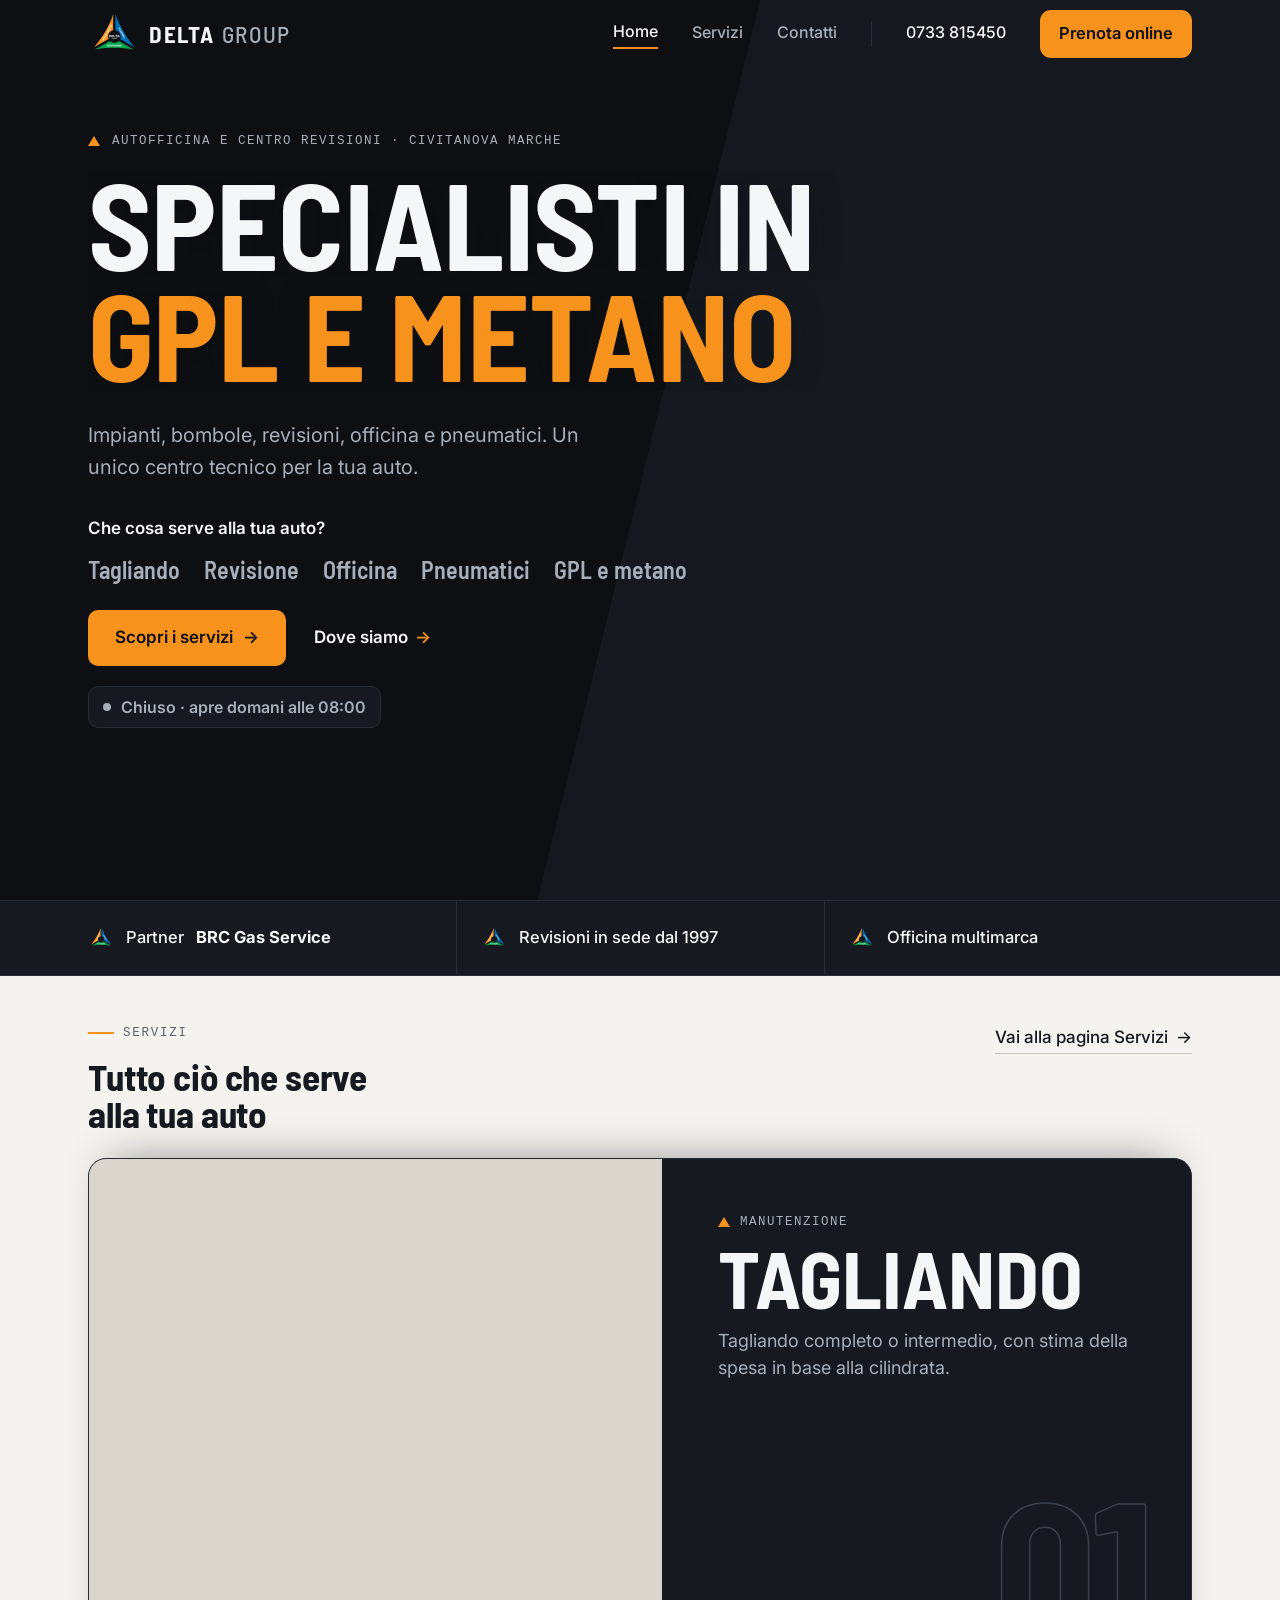
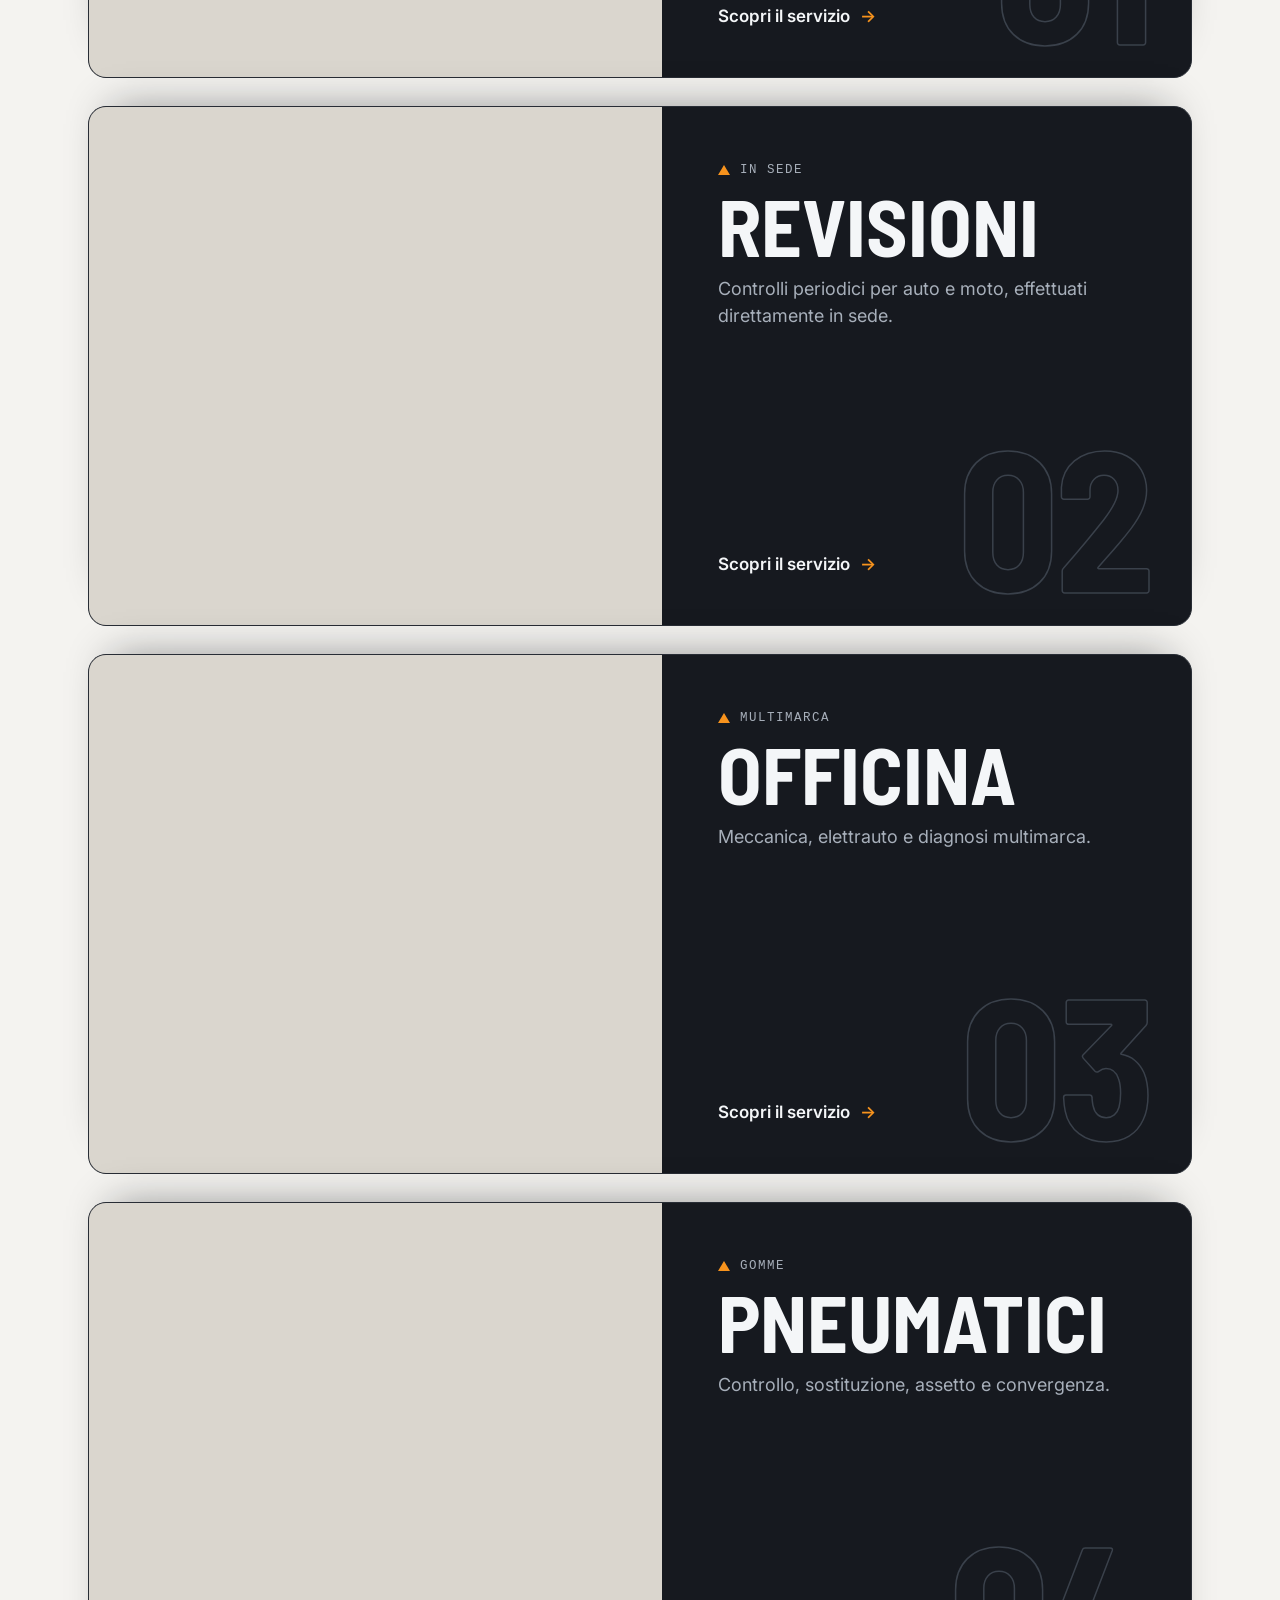
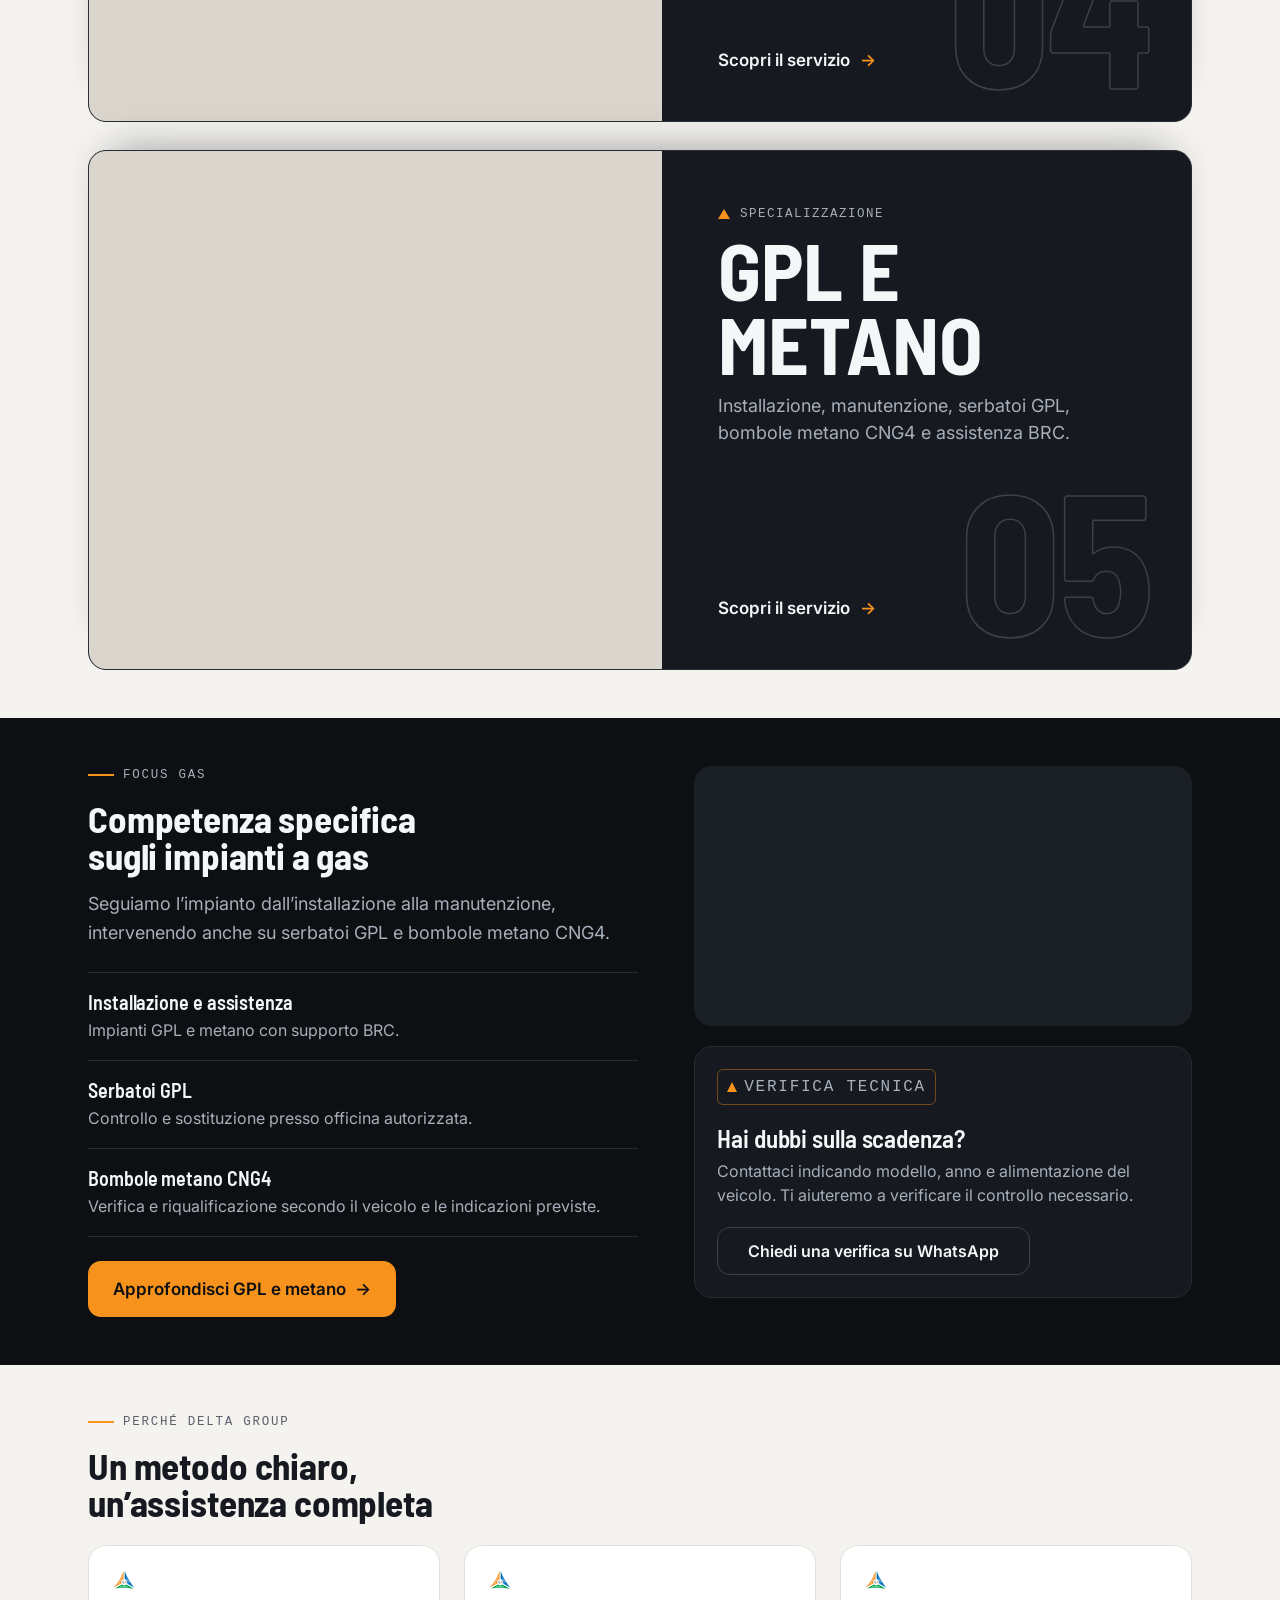
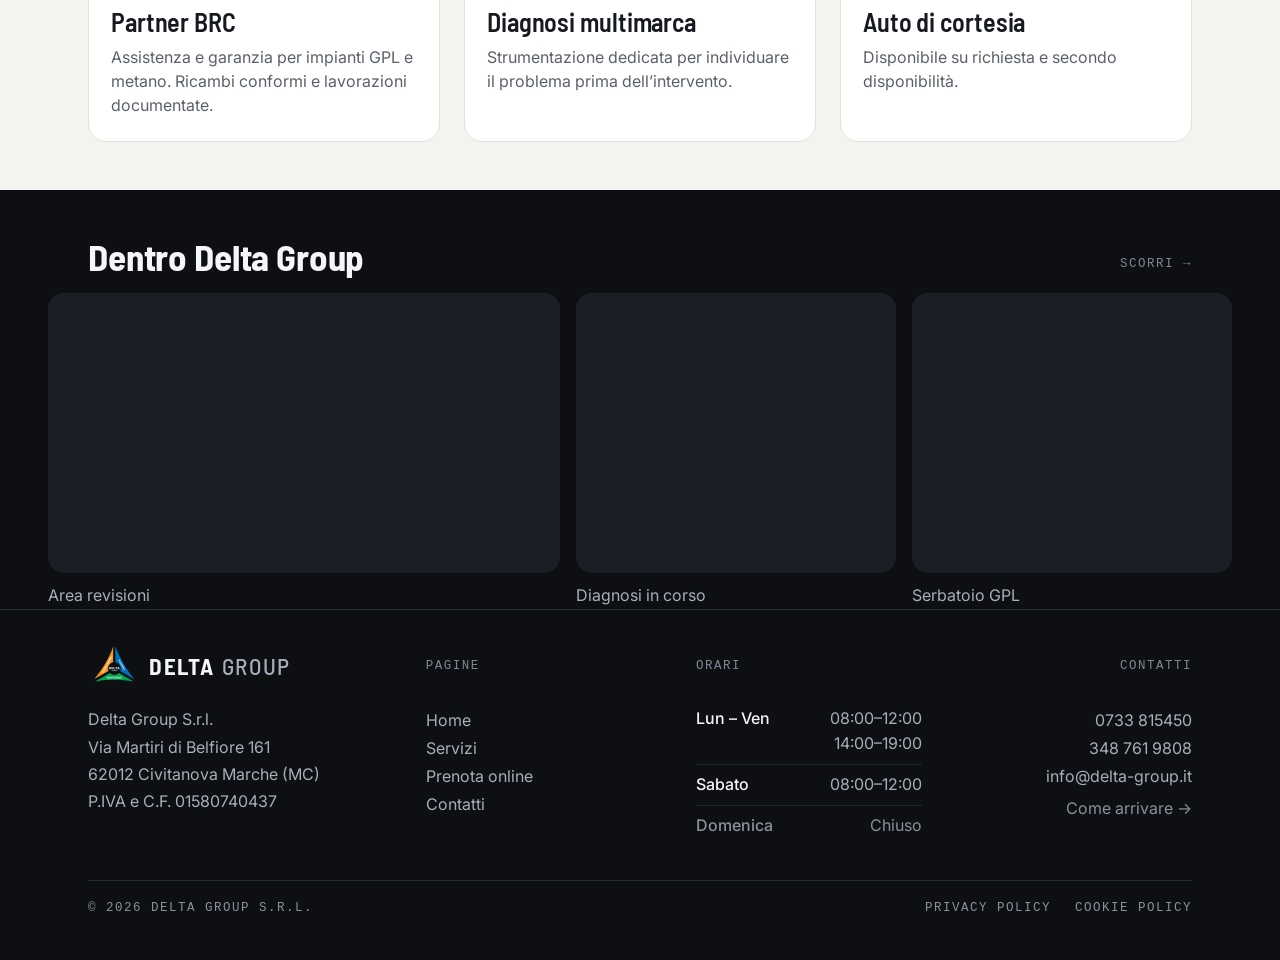
==== commit 46f87d22: "Home: selettore «Che cosa serve alla tua auto?» e transizioni fra pagine - Hero della home con i 5 s" ====
--- a/index.html
+++ b/index.html
@@ -26,7 +26,7 @@
 <meta name="twitter:card" content="summary_large_image">
 <link rel="apple-touch-icon" href="assets/img/apple-touch-icon.png">
 <link rel="manifest" href="manifest.json">
-<link rel="stylesheet" href="assets/css/style.css?v=17">
+<link rel="stylesheet" href="assets/css/style.css?v=18">
 <script>/* lo splash si vede al massimo una volta al giorno: per chi torna spesso è solo attesa */
 (function(){var r=document.documentElement;try{var t=+localStorage.getItem('dg-splash')||0;if(Date.now()-t<86400000){r.className+=' no-splash';return}localStorage.setItem('dg-splash',String(Date.now()))}catch(e){}r.className+=' splashing'})();</script>
 </head>
@@ -103,13 +103,67 @@
 <main id="main">
   <section class="hero">
     <div class="hero-media ph" role="img" aria-label="Ingresso dell'officina Delta Group con un'auto sul ponte sollevatore" style="background-image:url('https://images.pexels.com/photos/33814734/pexels-photo-33814734.jpeg?auto=compress&cs=tinysrgb&w=1600')" data-ph="FOTO-01-HERO · INGRESSO OFFICINA, AUTO SUL PONTE"></div>
+    <div class="hero-media hero-swap" aria-hidden="true"></div>
     <div class="wrap hero-inner">
       <p class="eyebrow"><span class="tri" aria-hidden="true"></span>AUTOFFICINA E CENTRO REVISIONI · CIVITANOVA MARCHE</p>
       <h1><span class="ln"><span>Specialisti in</span></span> <span class="ln ln--accent"><span>GPL e metano</span></span></h1>
       <p class="lede">Impianti, bombole, revisioni, officina e pneumatici. Un unico centro tecnico per la tua auto.</p>
-      <div class="hero-cta">
-        <a class="btn btn-primary" href="servizi.html">Scopri i servizi <span aria-hidden="true">→</span></a>
-        <a class="link-arrow" href="contatti.html">Dove siamo <span aria-hidden="true">→</span></a>
+      <div class="needs-wrap">
+        <p class="needs-q" id="needsQ">Che cosa serve alla tua auto?</p>
+        <div class="needs" role="group" aria-labelledby="needsQ">
+          <a class="need" href="servizi.html#tagliando" data-need="tagliando" data-foto="https://images.pexels.com/photos/4116231/pexels-photo-4116231.jpeg?auto=compress&amp;cs=tinysrgb&amp;w=1600">Tagliando</a>
+          <a class="need" href="servizi.html#revisioni" data-need="revisioni" data-foto="https://images.pexels.com/photos/33814736/pexels-photo-33814736.jpeg?auto=compress&amp;cs=tinysrgb&amp;w=1600">Revisione</a>
+          <a class="need" href="servizi.html#officina" data-need="officina" data-foto="https://images.pexels.com/photos/5158091/pexels-photo-5158091.jpeg?auto=compress&amp;cs=tinysrgb&amp;w=1600">Officina</a>
+          <a class="need" href="servizi.html#pneumatici" data-need="pneumatici" data-foto="https://images.pexels.com/photos/4116170/pexels-photo-4116170.jpeg?auto=compress&amp;cs=tinysrgb&amp;w=1600">Pneumatici</a>
+          <a class="need" href="servizi.html#gpl" data-need="gpl" data-foto="https://images.pexels.com/photos/8985456/pexels-photo-8985456.jpeg?auto=compress&amp;cs=tinysrgb&amp;w=1600">GPL e metano</a>
+        </div>
+      </div>
+      <div class="need-panel need-panel--start" id="need-start">
+        <div class="hero-cta">
+          <a class="btn btn-primary" href="servizi.html">Scopri i servizi <span aria-hidden="true">→</span></a>
+          <a class="link-arrow" href="contatti.html">Dove siamo <span aria-hidden="true">→</span></a>
+        </div>
+      </div>
+      <div class="need-panel" id="need-tagliando" hidden>
+        <p class="need-text">Tagliando completo o intermedio: inserisci la cilindrata per una stima della spesa.</p>
+        <div class="need-calc field">
+          <label for="heroCc">Cilindrata (cc)</label>
+          <input id="heroCc" type="text" inputmode="numeric" autocomplete="off" placeholder="Es. 1400" aria-describedby="heroStimaNota">
+          <p class="need-stima" id="heroStima" aria-live="polite"></p>
+          <p class="need-nota" id="heroStimaNota">Stima indicativa da prezzi medi di mercato: non è un preventivo.</p>
+        </div>
+        <div class="hero-cta">
+          <a class="btn btn-primary need-prenota" href="prenota.html?servizio=tagliando">Prenota il tagliando <span aria-hidden="true">→</span></a>
+          <a class="link-arrow" href="servizi.html#tagliando">Vedi tutti i controlli <span aria-hidden="true">→</span></a>
+        </div>
+      </div>
+      <div class="need-panel" id="need-revisioni" hidden>
+        <p class="need-text">Controlli periodici per auto e moto, effettuati direttamente in sede.</p>
+        <div class="hero-cta">
+          <a class="btn btn-primary" href="prenota.html?servizio=revisione">Prenota la revisione <span aria-hidden="true">→</span></a>
+          <a class="link-arrow" href="servizi.html#revisioni">Dettagli del servizio <span aria-hidden="true">→</span></a>
+        </div>
+      </div>
+      <div class="need-panel" id="need-officina" hidden>
+        <p class="need-text">Meccanica, elettrauto e diagnosi multimarca.</p>
+        <div class="hero-cta">
+          <a class="btn btn-primary" href="tel:+390733815450">Chiama l’officina <span aria-hidden="true">→</span></a>
+          <a class="link-arrow" href="servizi.html#officina">Dettagli del servizio <span aria-hidden="true">→</span></a>
+        </div>
+      </div>
+      <div class="need-panel" id="need-pneumatici" hidden>
+        <p class="need-text">Controllo, sostituzione, assetto e convergenza.</p>
+        <div class="hero-cta">
+          <a class="btn btn-primary" href="https://wa.me/393487619808?text=Salve%2C%20vorrei%20un%20preventivo%20per%20gli%20pneumatici.%20Veicolo%20e%20misura%20delle%20gomme%3A%20">Chiedi un preventivo su WhatsApp</a>
+          <a class="link-arrow" href="servizi.html#pneumatici">Dettagli del servizio <span aria-hidden="true">→</span></a>
+        </div>
+      </div>
+      <div class="need-panel" id="need-gpl" hidden>
+        <p class="need-text">Installazione, manutenzione, serbatoi GPL, bombole metano CNG4 e assistenza BRC.</p>
+        <div class="hero-cta">
+          <a class="btn btn-primary" href="https://wa.me/393487619808?text=Salve%2C%20vorrei%20una%20verifica%20dell'impianto%20GPL%2Fmetano.%20Modello%2C%20anno%20e%20alimentazione%20del%20veicolo%3A%20">Chiedi una verifica su WhatsApp</a>
+          <a class="link-arrow" href="servizi.html#gpl">Dettagli del servizio <span aria-hidden="true">→</span></a>
+        </div>
       </div>
       <p class="badge badge--dark js-stato" hidden><span class="dot"></span><span class="txt"></span></p>
     </div>
@@ -343,7 +397,9 @@
   </a>
 </nav>
 
-<script src="assets/js/dati.js?v=17" defer></script>
-<script src="assets/js/main.js?v=17" defer></script>
+<script src="assets/js/dati.js?v=18" defer></script>
+<script src="assets/js/main.js?v=18" defer></script>
+<script src="assets/js/tagliando.js?v=18" defer></script>
+<script src="assets/js/hero.js?v=18" defer></script>
 </body>
 </html>
--- a/assets/css/style.css
+++ b/assets/css/style.css
@@ -910,3 +910,64 @@
 .officina-link{margin:0 0 20px}
 .pkg-wa.link-testo{border-bottom:0;padding-bottom:0;text-decoration:underline;text-underline-offset:4px;text-decoration-color:#C9C4B9}
 .pkg-wa.link-testo:hover{text-decoration-color:var(--accent)}
+
+/* =========================================================
+   Hero — «Che cosa serve alla tua auto?»
+   Le voci funzionano come il selettore del cambio: una linea arancione
+   scivola sulla voce scelta, sotto si apre la risposta e la foto cambia.
+   Senza JavaScript le voci restano link alle schede di servizi.html.
+   ========================================================= */
+.needs-wrap{margin:4px 0 16px;animation:heroRise .8s var(--ease) .8s both}
+.needs-q{font-size:17px;font-weight:600;color:var(--text-d);margin-bottom:4px}
+.needs{position:relative;display:flex;flex-wrap:wrap;gap:0 24px}
+.need{position:relative;display:inline-flex;align-items:center;min-height:48px;font-family:var(--f-title);font-weight:600;font-size:22px;line-height:1;color:var(--muted-d);transition:color .2s ease}
+.need:hover,.need[aria-expanded="true"]{color:var(--text-d)}
+.need[aria-expanded="true"]{anchor-name:--need}
+/* indicatore che scivola fra le voci (anchor positioning) */
+.needs::after{content:"";position:absolute;position-anchor:--need;left:anchor(left);right:anchor(right);top:calc(anchor(bottom) - 9px);border-bottom:3px solid var(--accent);pointer-events:none}
+.needs:not(:has(.need[aria-expanded="true"]))::after{display:none}
+@media (prefers-reduced-motion:no-preference){.needs::after{transition:left .35s var(--ease),right .35s var(--ease),top .35s var(--ease)}}
+@supports not (position-anchor:--need){
+  .needs::after{display:none}
+  .need[aria-expanded="true"]{text-decoration:underline 3px var(--accent);text-underline-offset:10px}
+}
+/* risposte */
+.need-panel--start{animation:heroRise .8s var(--ease) .9s both}
+.need-panel .hero-cta{animation:none}
+.hero.is-touched .need-panel{animation:needIn .35s var(--ease) both}
+@keyframes needIn{from{opacity:0;transform:translateY(8px)}to{opacity:1;transform:none}}
+.need-text{max-width:46ch;margin-bottom:16px;font-size:17px;line-height:1.55;color:rgba(244,246,248,.86)}
+.need-calc{max-width:440px;margin:0 0 20px}
+.hero .need-calc label{color:var(--text-d)}
+.need-calc input{max-width:220px}
+.need-stima{display:grid;margin-top:8px}
+.need-stima:empty{display:none}
+.need-stima-riga{display:flex;align-items:baseline;justify-content:space-between;gap:16px;padding:10px 0;border-bottom:1px solid var(--border-d);font-size:16px;color:var(--muted-d)}
+.need-stima-riga b{font-family:var(--f-title);font-weight:700;font-size:24px;color:var(--text-d);white-space:nowrap}
+.need-nota{margin-top:8px;font-size:16px;line-height:1.45;color:var(--muted-d)}
+/* cambio foto: secondo livello con la stessa sagoma diagonale, entra in dissolvenza */
+.hero-swap{animation:none;opacity:0;background-size:cover;background-position:center;transition:opacity .6s ease}
+.hero-swap.is-on{opacity:1}
+@media (min-width:1024px){
+  .hero-inner>.needs-wrap{max-width:720px}
+  .need{font-size:24px}
+}
+
+/* =========================================================
+   Transizioni fra le pagine (cross-document view transitions)
+   Solo nei browser che le supportano; gli altri navigano come sempre.
+   ========================================================= */
+@media (prefers-reduced-motion:no-preference){
+  @view-transition{navigation:auto}
+  .site-header{view-transition-name:site-header}
+  ::view-transition-old(root){animation:.22s ease both pageOut}
+  ::view-transition-new(root){animation:.38s var(--ease) both pageIn}
+}
+@keyframes pageOut{to{opacity:0}}
+@keyframes pageIn{from{opacity:0;transform:translateY(12px)}}
+/* desktop: contenuto ancorato in alto, così aprire una risposta non fa saltare il titolo */
+@media (min-width:1024px){
+  .hero{justify-content:flex-start;padding-top:calc(var(--header-h) + 64px)}
+  @supports (min-height:100svh){.hero{padding-top:calc(var(--header-h) + 64px)}}
+  .hero-inner{padding-bottom:56px}
+}
